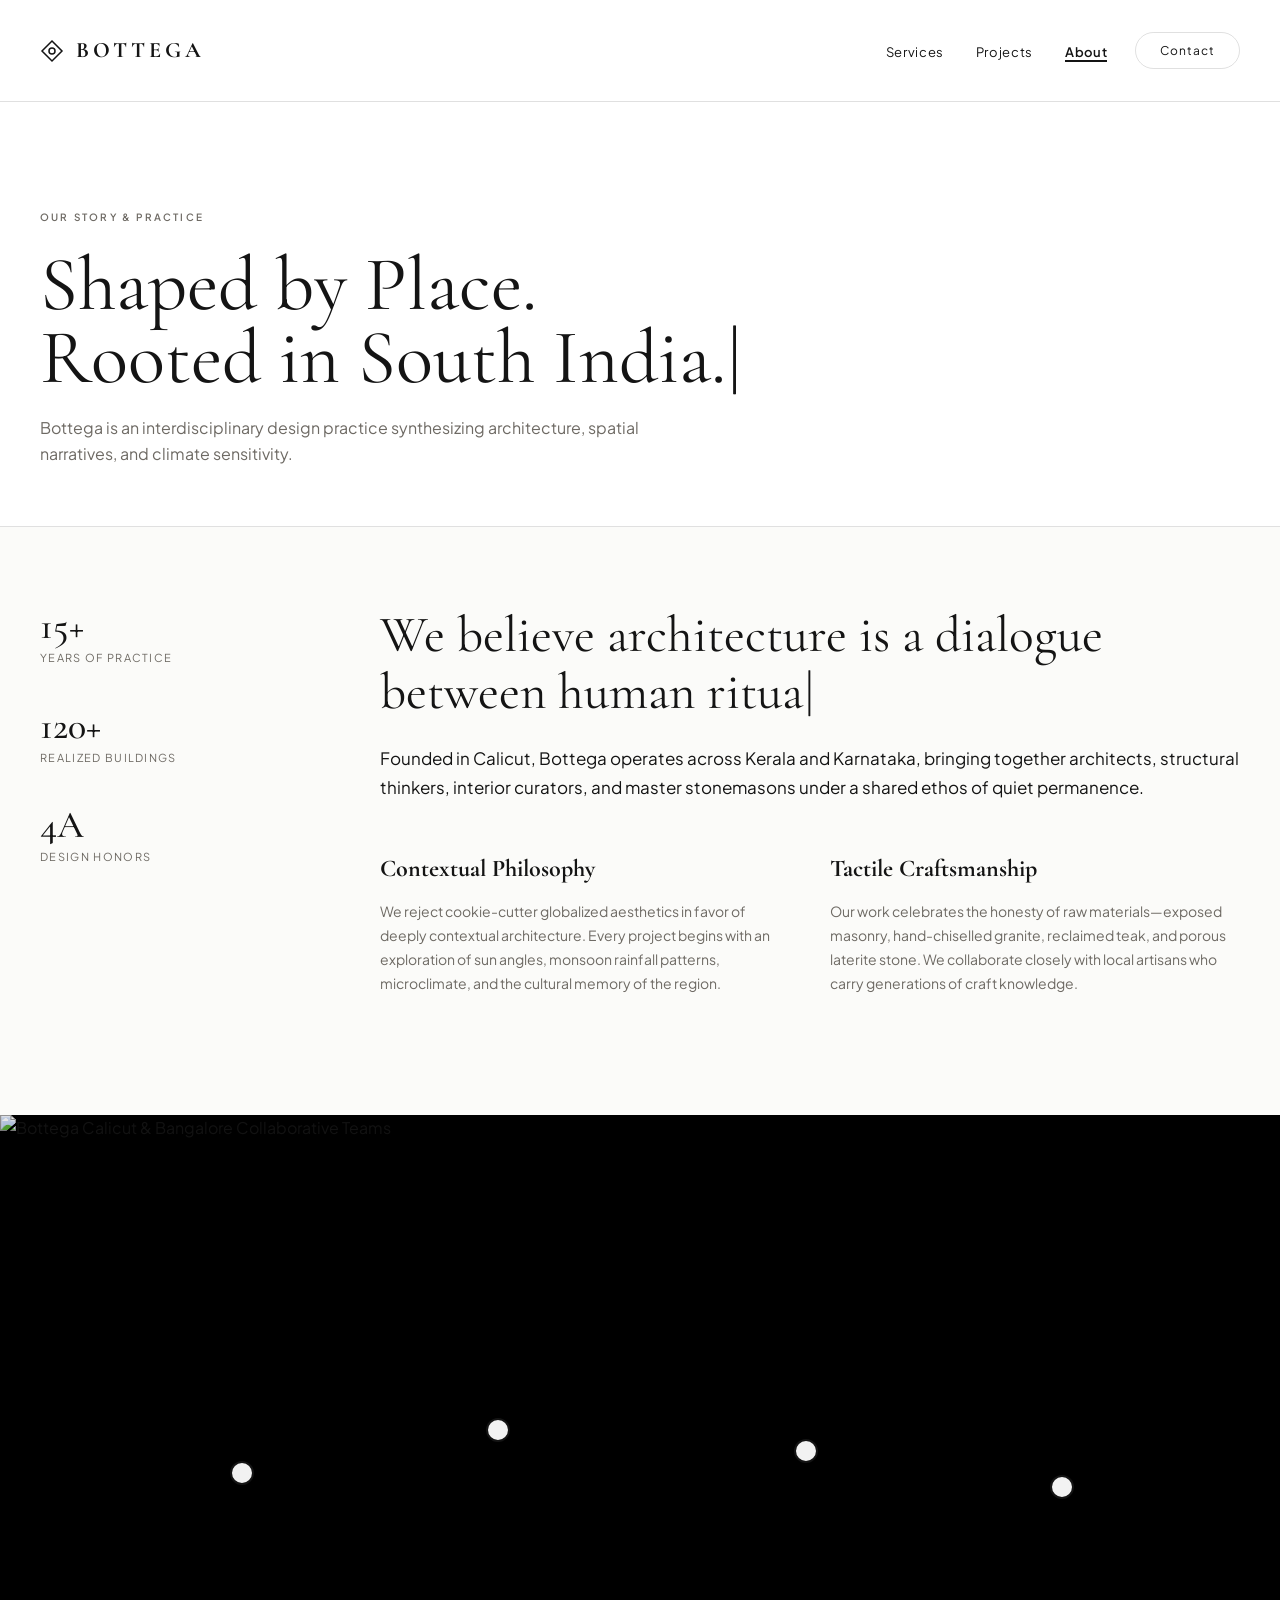
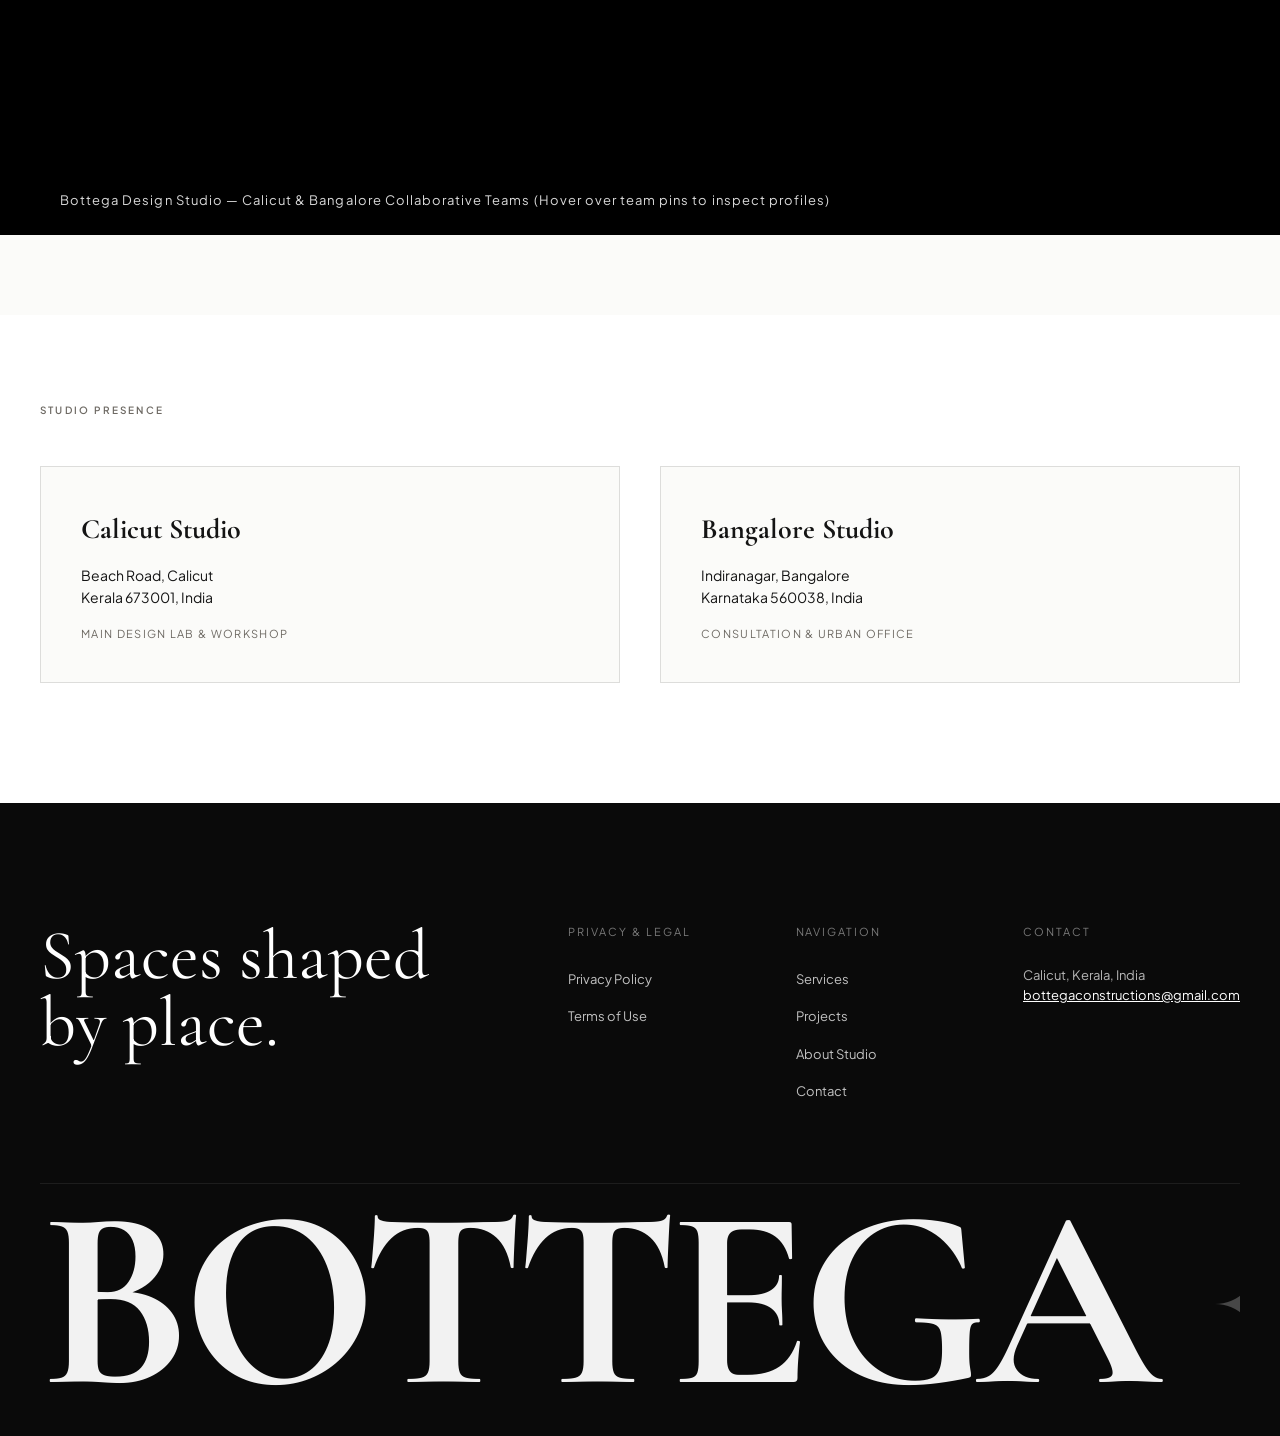
==== about.html @ c5a25eb9 "Complete Bottega luxury studio demo website with interactive team scanner and typewriter effect" ====
<!DOCTYPE html>
<html lang="en">
<head>
    <meta charset="UTF-8">
    <meta name="viewport" content="width=device-width, initial-scale=1.0">
    <title>About Us — Bottega Design Studio</title>
    <!-- Google Fonts -->
    <link rel="preconnect" href="https://fonts.googleapis.com">
    <link rel="preconnect" href="https://fonts.gstatic.com" crossorigin>
    <link href="https://fonts.googleapis.com/css2?family=Cormorant+Garamond:ital,wght@0,300;0,400;0,500;0,600;0,700;1,400&family=Plus+Jakarta+Sans:wght@300;400;500;600;700&display=swap" rel="stylesheet">
    <link rel="stylesheet" href="style.css">
    <link rel="stylesheet" href="assets/css/style.css">
</head>
<body class="bottega-inner-page">

<!-- =====================================================
     SITE HEADER
====================================================== -->
<header class="site-header site-header-dark">
    <div class="header-inner">
        <div class="site-brand">
            <a href="index.html" class="brand-link">
                <svg class="brand-icon" viewBox="0 0 24 24" fill="none" stroke="currentColor" stroke-width="1.5">
                    <polygon points="12 2 22 12 12 22 2 12 12 2"></polygon>
                    <circle cx="12" cy="12" r="3"></circle>
                </svg>
                <span class="brand-name">BOTTEGA</span>
            </a>
        </div>

        <nav class="main-nav">
            <ul class="main-menu">
                <li><a href="services.html">Services</a></li>
                <li><a href="projects.html">Projects</a></li>
                <li><a href="about.html" class="active-page">About</a></li>
            </ul>
            <a href="contact.html" class="contact-link">Contact</a>
        </nav>
    </div>
</header>

<main class="bottega-main">

    <!-- HERO / BANNER WITH TYPEWRITER EFFECT -->
    <section class="page-hero-section">
        <div class="bottega-container">
            <span class="section-label reveal-on-scroll">OUR STORY & PRACTICE</span>
            <h1 id="about-hero-typewriter" class="page-hero-title">
                <!-- Typewriter effect on page load -->
            </h1>
            <p class="page-hero-subtitle reveal-on-scroll">Bottega is an interdisciplinary design practice synthesizing architecture, spatial narratives, and climate sensitivity.</p>
        </div>
    </section>

    <!-- ABOUT ESSAY SECTION -->
    <section class="about-narrative-section">
        <div class="bottega-container">
            <div class="about-grid">
                <div class="about-sidebar reveal-on-scroll">
                    <div class="stat-box-vertical">
                        <div class="stat-single">
                            <span class="stat-number">15+</span>
                            <span class="stat-label">Years of Practice</span>
                        </div>
                        <div class="stat-single">
                            <span class="stat-number">120+</span>
                            <span class="stat-label">Realized Buildings</span>
                        </div>
                        <div class="stat-single">
                            <span class="stat-number">4A</span>
                            <span class="stat-label">Design Honors</span>
                        </div>
                    </div>
                </div>

                <div class="about-content">
                    <h2 id="about-statement-typewriter">
                        <!-- Typewriter on scroll -->
                    </h2>
                    <p class="about-lead reveal-on-scroll">Founded in Calicut, Bottega operates across Kerala and Karnataka, bringing together architects, structural thinkers, interior curators, and master stonemasons under a shared ethos of quiet permanence.</p>

                    <div class="about-text-blocks reveal-on-scroll">
                        <div class="text-block">
                            <h3>Contextual Philosophy</h3>
                            <p>We reject cookie-cutter globalized aesthetics in favor of deeply contextual architecture. Every project begins with an exploration of sun angles, monsoon rainfall patterns, microclimate, and the cultural memory of the region.</p>
                        </div>
                        <div class="text-block">
                            <h3>Tactile Craftsmanship</h3>
                            <p>Our work celebrates the honesty of raw materials—exposed masonry, hand-chiselled granite, reclaimed teak, and porous laterite stone. We collaborate closely with local artisans who carry generations of craft knowledge.</p>
                        </div>
                    </div>
                </div>
            </div>
        </div>
    </section>

    <!-- STUDIO SINGLE ORIGINAL FULL WIDTH GROUP PHOTO WITH REVEAL & HOTSPOTS -->
    <section class="about-photo-section-full reveal-curtain-wrap">
        <div class="group-photo-interactive-wrap full-width-wrap">
            <img src="https://images.unsplash.com/photo-1522071820081-009f0129c71c?auto=format&fit=crop&w=2400&q=90" alt="Bottega Calicut & Bangalore Collaborative Teams" class="group-team-photo">
            
            <!-- Interactive Person Hotspot 1 (Rahul Varma) -->
            <div class="person-hotspot" style="top: 48%; left: 18%;">
                <div class="hotspot-pulse"></div>
                <div class="person-profile-popup">
                    <span class="popup-studio-tag">CALICUT STUDIO</span>
                    <h4 class="person-name">Ar. Rahul Varma</h4>
                    <span class="person-designation">Principal Architect & Founder</span>
                </div>
            </div>

            <!-- Interactive Person Hotspot 2 (Ananya Nair) -->
            <div class="person-hotspot" style="top: 42%; left: 38%;">
                <div class="hotspot-pulse"></div>
                <div class="person-profile-popup">
                    <span class="popup-studio-tag">BANGALORE STUDIO</span>
                    <h4 class="person-name">Ananya Nair</h4>
                    <span class="person-designation">Director of Interior Architecture</span>
                </div>
            </div>

            <!-- Interactive Person Hotspot 3 (Siddharth Menon) -->
            <div class="person-hotspot" style="top: 45%; left: 62%;">
                <div class="hotspot-pulse"></div>
                <div class="person-profile-popup">
                    <span class="popup-studio-tag">CALICUT STUDIO</span>
                    <h4 class="person-name">Siddharth Menon</h4>
                    <span class="person-designation">Head of Urban Master Planning</span>
                </div>
            </div>

            <!-- Interactive Person Hotspot 4 (Meera Krishna) -->
            <div class="person-hotspot" style="top: 50%; left: 82%;">
                <div class="hotspot-pulse"></div>
                <div class="person-profile-popup">
                    <span class="popup-studio-tag">BANGALORE STUDIO</span>
                    <h4 class="person-name">Meera Krishna</h4>
                    <span class="person-designation">Senior Landscape Architect</span>
                </div>
            </div>

            <div class="full-photo-overlay-bar">
                <span class="photo-caption-light">Bottega Design Studio — Calicut & Bangalore Collaborative Teams (Hover over team pins to inspect profiles)</span>
            </div>
        </div>
    </section>

    <!-- STUDIO LOCATIONS PRESENCE -->
    <section class="about-locations-section">
        <div class="bottega-container">
            <span class="section-label reveal-on-scroll">STUDIO PRESENCE</span>
            <div class="locations-grid reveal-on-scroll">
                <div class="location-card">
                    <h3>Calicut Studio</h3>
                    <p class="loc-address">Beach Road, Calicut<br>Kerala 673001, India</p>
                    <p class="loc-type">Main Design Lab & Workshop</p>
                </div>
                <div class="location-card">
                    <h3>Bangalore Studio</h3>
                    <p class="loc-address">Indiranagar, Bangalore<br>Karnataka 560038, India</p>
                    <p class="loc-type">Consultation & Urban Office</p>
                </div>
            </div>
        </div>
    </section>

</main>

<footer class="bottega-footer-section">
    <div class="bottega-container">
        <div class="footer-top-grid">
            <div class="footer-col-headline">
                <h2 class="footer-headline reveal-on-scroll">Spaces shaped<br>by place.</h2>
            </div>
            <div class="footer-links-wrapper reveal-on-scroll">
                <div class="footer-col">
                    <span class="footer-col-title">Privacy & Legal</span>
                    <ul>
                        <li><a href="#">Privacy Policy</a></li>
                        <li><a href="#">Terms of Use</a></li>
                    </ul>
                </div>
                <div class="footer-col">
                    <span class="footer-col-title">Navigation</span>
                    <ul>
                        <li><a href="services.html">Services</a></li>
                        <li><a href="projects.html">Projects</a></li>
                        <li><a href="about.html">About Studio</a></li>
                        <li><a href="contact.html">Contact</a></li>
                    </ul>
                </div>
                <div class="footer-col">
                    <span class="footer-col-title">Contact</span>
                    <p class="footer-contact-text">
                        Calicut, Kerala, India<br>
                        <a href="mailto:bottegaconstructions@gmail.com" class="footer-email">bottegaconstructions@gmail.com</a>
                    </p>
                </div>
            </div>
        </div>
        
        <!-- Giant Infinite Horizontal Scrolling Marquee Watermark -->
        <div class="footer-watermark">
            <div class="footer-marquee-track">
                <h1>BOTTEGA</h1>
                <span class="watermark-star">✦</span>
                <h1>BOTTEGA</h1>
                <span class="watermark-star">✦</span>
                <h1>BOTTEGA</h1>
                <span class="watermark-star">✦</span>
                <h1>BOTTEGA</h1>
                <span class="watermark-star">✦</span>
            </div>
        </div>
    </div>
</footer>

<script>
// Typewriter Animation Engine
function runTypewriter(targetEl, text, speed = 40, callback) {
    if (!targetEl) return;
    let i = 0;
    targetEl.innerHTML = '<span class="tw-text"></span><span class="tw-cursor">|</span>';
    const spanText = targetEl.querySelector('.tw-text');

    function type() {
        if (i < text.length) {
            spanText.textContent += text.charAt(i);
            i++;
            setTimeout(type, speed);
        } else if (callback) {
            callback();
        }
    }
    type();
}

document.addEventListener('DOMContentLoaded', () => {
    // 1. Run Hero Typewriter on Load
    const heroTitle = document.getElementById('about-hero-typewriter');
    runTypewriter(heroTitle, "Shaped by Place.\nRooted in South India.", 45);

    // 2. Intersection Observer for Scroll Reveal & Statement Typewriter
    let statementTyped = false;
    const revealObserver = new IntersectionObserver((entries) => {
        entries.forEach(entry => {
            if (entry.isIntersecting) {
                entry.target.classList.add('is-visible');

                if (entry.target.id === 'about-statement-typewriter' && !statementTyped) {
                    statementTyped = true;
                    runTypewriter(entry.target, "We believe architecture is a dialogue between human ritual and natural topography.", 35);
                }
            }
        });
    }, { threshold: 0.18 });

    document.querySelectorAll('.reveal-on-scroll, .reveal-curtain-wrap, #about-statement-typewriter').forEach(el => {
        revealObserver.observe(el);
    });
});
</script>

</body>
</html>
---- style.css ----
/*
Theme Name: Bottega India
Theme URI: https://bottegaindia.in/
Description: Complete Master Editorial Architecture Theme for Bottega India.
Version: 3.2.0
*/

@import url('https://fonts.googleapis.com/css2?family=Cormorant+Garamond:ital,wght@0,300;0,400;0,500;0,600;0,700;1,400&family=Plus+Jakarta+Sans:wght@300;400;500;600;700&display=swap');

:root {
    --font-display: 'Cormorant Garamond', Georgia, serif;
    --font-body: 'Plus Jakarta Sans', -apple-system, BlinkMacSystemFont, sans-serif;
    --color-bg-light: #fbfbf9;
    --color-bg-white: #ffffff;
    --color-bg-dark: #0a0a0a;
    --color-text-dark: #141414;
    --color-text-muted: #6e6a64;
    --color-border: rgba(0, 0, 0, 0.12);
    --color-border-dark: rgba(255, 255, 255, 0.12);
}

* {
    box-sizing: border-box;
    margin: 0;
    padding: 0;
}

html {
    scroll-behavior: smooth;
}

body {
    background-color: var(--color-bg-light);
    color: var(--color-text-dark);
    font-family: var(--font-body);
    line-height: 1.6;
    overflow-x: hidden;
    -webkit-font-smoothing: antialiased;
}

.bottega-container {
    max-width: 1440px;
    margin: 0 auto;
    padding: 0 40px;
}

.section-label {
    font-family: var(--font-body);
    font-size: 10px;
    font-weight: 600;
    letter-spacing: 0.22em;
    text-transform: uppercase;
    color: var(--color-text-muted);
    display: inline-block;
    margin-bottom: 24px;
}

.creative-heading {
    font-family: var(--font-display);
    font-size: clamp(36px, 4vw, 58px);
    font-weight: 400;
    line-height: 1.05;
    color: var(--color-text-dark);
    margin-bottom: 32px;
}

/* =========================================================
   TYPEWRITER & LUXURY SCROLL REVEAL ANIMATIONS
========================================================= */
.tw-text {
    white-space: pre-line;
}

.tw-cursor {
    display: inline-block;
    font-weight: 300;
    color: currentColor;
    animation: tw-blink 0.8s infinite;
    margin-left: 2px;
}

@keyframes tw-blink {
    0%, 100% { opacity: 1; }
    50% { opacity: 0; }
}

/* Scroll Fade & Slide Reveal */
.reveal-on-scroll {
    opacity: 0;
    transform: translateY(35px);
    transition: opacity 0.85s cubic-bezier(0.16, 1, 0.3, 1), transform 0.85s cubic-bezier(0.16, 1, 0.3, 1);
    will-change: opacity, transform;
}

.reveal-on-scroll.is-visible {
    opacity: 1;
    transform: translateY(0);
}

/* Curtain Wipe Reveal for Images */
.reveal-curtain-wrap {
    position: relative;
    overflow: hidden;
}

.reveal-curtain-wrap::after {
    content: '';
    position: absolute;
    top: 0;
    left: 0;
    width: 100%;
    height: 100%;
    background: #141414;
    transform: scaleX(1);
    transform-origin: left;
    transition: transform 0.9s cubic-bezier(0.77, 0, 0.175, 1);
    z-index: 5;
    pointer-events: none;
}

.reveal-curtain-wrap.is-visible::after {
    transform: scaleX(0);
    transform-origin: right;
}

/* =========================================================
   SITE HEADER & NAVIGATION
========================================================= */
.site-header {
    position: absolute;
    top: 0;
    left: 0;
    width: 100%;
    z-index: 100;
    padding: 32px 40px;
    transition: all 0.3s ease;
}

.site-header-dark {
    position: relative;
    background: var(--color-bg-white);
    border-bottom: 1px solid var(--color-border);
}

.header-inner {
    max-width: 1440px;
    margin: 0 auto;
    display: flex;
    align-items: center;
    justify-content: space-between;
}

.brand-link {
    display: flex;
    align-items: center;
    gap: 12px;
    color: #ffffff;
    text-decoration: none;
}

.site-header-dark .brand-link {
    color: var(--color-text-dark);
}

.brand-icon {
    width: 24px;
    height: 24px;
    stroke: currentColor;
}

.brand-name {
    font-family: var(--font-display);
    font-size: 22px;
    font-weight: 700;
    letter-spacing: 0.18em;
}

.main-nav {
    display: flex;
    align-items: center;
    gap: 28px;
}

.main-menu {
    display: flex;
    align-items: center;
    gap: 32px;
    list-style: none;
}

.main-menu a {
    color: rgba(255, 255, 255, 0.85);
    text-decoration: none;
    font-size: 13px;
    font-weight: 400;
    letter-spacing: 0.05em;
    transition: color 0.2s ease;
}

.site-header-dark .main-menu a {
    color: var(--color-text-dark);
}

.main-menu a.active-page {
    font-weight: 600;
    border-bottom: 2px solid currentColor;
}

.main-menu a:hover {
    color: var(--color-text-dark);
}

.site-header-transparent .main-menu a:hover {
    color: #ffffff;
}

.contact-link {
    padding: 8px 24px;
    border: 1px solid rgba(255, 255, 255, 0.3);
    border-radius: 30px;
    color: #ffffff;
    text-decoration: none;
    font-size: 12px;
    letter-spacing: 0.08em;
    transition: all 0.3s ease;
}

.site-header-dark .contact-link {
    color: var(--color-text-dark);
    border-color: var(--color-border);
}

.contact-link:hover,
.site-header-dark .contact-link:hover {
    background: var(--color-text-dark);
    color: #ffffff;
}

/* =========================================================
   INFINITE SCROLLING MARQUEE BANNERS
========================================================= */
.bottega-marquee-wrapper {
    background: var(--color-bg-dark);
    color: #ffffff;
    padding: 16px 0;
    overflow: hidden;
    white-space: nowrap;
    border-bottom: 1px solid rgba(255, 255, 255, 0.1);
}

.marquee-track {
    display: inline-flex;
    align-items: center;
    gap: 32px;
    font-family: var(--font-body);
    font-size: 11px;
    font-weight: 600;
    letter-spacing: 0.25em;
    text-transform: uppercase;
    animation: marquee-scroll 35s linear infinite;
}

.dot {
    color: rgba(255, 255, 255, 0.35);
}

.press-marquee-container {
    overflow: hidden;
    white-space: nowrap;
    margin-top: 40px;
    padding: 24px 0;
    border-top: 1px solid rgba(255, 255, 255, 0.1);
}

.press-marquee-track {
    display: inline-flex;
    align-items: center;
    gap: 48px;
    font-family: var(--font-display);
    font-size: 22px;
    letter-spacing: 0.2em;
    color: rgba(255, 255, 255, 0.45);
    animation: press-marquee-scroll 30s linear infinite;
}

.star {
    font-size: 14px;
    color: rgba(255, 255, 255, 0.25);
}

@keyframes marquee-scroll {
    0% { transform: translateX(0); }
    100% { transform: translateX(-50%); }
}

@keyframes press-marquee-scroll {
    0% { transform: translateX(0); }
    100% { transform: translateX(-50%); }
}

/* =========================================================
   EDGE-TO-EDGE 100% FULL-WIDTH ORIGINAL GROUP TEAM PHOTO
========================================================= */
.about-photo-section-full {
    width: 100%;
    position: relative;
    background: #000;
    overflow: hidden;
    margin: 40px 0 80px;
}

.full-width-wrap {
    width: 100vw;
    position: relative;
    left: 50%;
    right: 50%;
    margin-left: -50vw;
    margin-right: -50vw;
    overflow: hidden;
}

.full-width-wrap .group-team-photo {
    width: 100%;
    height: 720px;
    object-fit: cover;
    display: block;
    filter: brightness(0.9);
    transition: filter 0.4s ease;
}

.full-width-wrap:hover .group-team-photo {
    filter: brightness(0.8);
}

.full-photo-overlay-bar {
    position: absolute;
    bottom: 0;
    left: 0;
    width: 100%;
    padding: 24px 60px;
    background: linear-gradient(180deg, transparent 0%, rgba(0, 0, 0, 0.85) 100%);
    color: rgba(255, 255, 255, 0.9);
    z-index: 5;
}

.photo-caption-light {
    font-size: 13px;
    letter-spacing: 0.08em;
    color: rgba(255, 255, 255, 0.85);
}

/* Person Hotspot Target Pin & Pulse Animation */
.person-hotspot {
    position: absolute;
    z-index: 10;
    cursor: pointer;
}

.hotspot-pulse {
    width: 24px;
    height: 24px;
    background: rgba(255, 255, 255, 0.95);
    border: 2px solid #141414;
    border-radius: 50%;
    box-shadow: 0 0 0 0 rgba(255, 255, 255, 0.7);
    animation: pulse-ring 2s infinite;
    transition: transform 0.3s ease, background 0.3s ease, border-color 0.3s ease;
}

.person-hotspot:hover .hotspot-pulse {
    transform: scale(1.4);
    background: #ffffff;
    border-color: #ffffff;
}

@keyframes pulse-ring {
    0% { box-shadow: 0 0 0 0 rgba(255, 255, 255, 0.7); }
    70% { box-shadow: 0 0 0 16px rgba(255, 255, 255, 0); }
    100% { box-shadow: 0 0 0 0 rgba(255, 255, 255, 0); }
}

/* Hover Profile Pop-Up Box */
.person-profile-popup {
    position: absolute;
    bottom: 36px;
    left: 50%;
    transform: translateX(-50%) translateY(12px) scale(0.9);
    width: 260px;
    padding: 20px 24px;
    background: rgba(10, 10, 10, 0.94);
    backdrop-filter: blur(14px);
    border: 1px solid rgba(255, 255, 255, 0.25);
    color: #ffffff;
    border-radius: 4px;
    opacity: 0;
    visibility: hidden;
    transition: opacity 0.35s ease, transform 0.35s cubic-bezier(0.16, 1, 0.3, 1), visibility 0.35s;
    pointer-events: none;
    box-shadow: 0 15px 35px rgba(0, 0, 0, 0.5);
    z-index: 20;
}

.person-hotspot:hover .person-profile-popup {
    opacity: 1;
    visibility: visible;
    transform: translateX(-50%) translateY(0) scale(1);
}

.popup-studio-tag {
    font-size: 9px;
    letter-spacing: 0.2em;
    color: rgba(255, 255, 255, 0.6);
    display: block;
    margin-bottom: 4px;
    text-transform: uppercase;
}

.person-name {
    font-family: var(--font-display);
    font-size: 22px;
    font-weight: 500;
    margin-bottom: 4px;
    color: #ffffff;
}

/* Zoomed Designation Effect on Hover */
.person-designation {
    font-size: 11px;
    letter-spacing: 0.1em;
    text-transform: uppercase;
    color: #ffffff;
    font-weight: 600;
    display: block;
    transition: transform 0.3s ease;
    transform: scale(1.15);
    transform-origin: left center;
}

/* =========================================================
   SELECTED PROJECTS SHOWCASE (CAMERA RELOAD SHUTTER WIPE)
========================================================= */
.projects-showcase-grid {
    display: grid;
    grid-template-columns: 60% 40%;
    gap: 40px;
    align-items: center;
}

.project-film-stage {
    position: relative;
    width: 100%;
    height: 540px;
    overflow: hidden;
    background: #000;
    box-shadow: 0 15px 40px rgba(0, 0, 0, 0.1);
    cursor: ns-resize;
}

.camera-shutter-curtain {
    position: absolute;
    top: 0;
    left: 0;
    width: 100%;
    height: 100%;
    background: #000;
    opacity: 0;
    pointer-events: none;
    z-index: 15;
    transition: opacity 0.15s ease;
}

.camera-shutter-curtain.wipe {
    opacity: 0.92;
}

.film-frame-card {
    position: absolute;
    top: 0;
    left: 0;
    width: 100%;
    height: 540px;
    overflow: hidden;
    opacity: 0;
    transition: transform 0.42s cubic-bezier(0.16, 1, 0.3, 1), opacity 0.35s ease;
    will-change: transform, opacity;
}

.film-frame-card.active {
    opacity: 1;
    z-index: 2;
}

.film-frame-card img {
    width: 100%;
    height: 100%;
    object-fit: cover;
    display: block;
}

.featured-overlay {
    position: absolute;
    bottom: 0;
    left: 0;
    width: 100%;
    padding: 36px 40px;
    background: linear-gradient(180deg, transparent 0%, rgba(0, 0, 0, 0.85) 100%);
    color: #ffffff;
}

.featured-cat {
    font-size: 10px;
    letter-spacing: 0.2em;
    color: rgba(255, 255, 255, 0.7);
    display: block;
    margin-bottom: 4px;
}

.featured-title {
    font-family: var(--font-display);
    font-size: 38px;
    font-weight: 400;
    margin-bottom: 4px;
    color: #ffffff;
}

.featured-loc {
    font-size: 13px;
    color: rgba(255, 255, 255, 0.8);
}

.projects-list-sidebar {
    display: flex;
    flex-direction: column;
}

.project-selector-list {
    list-style: none;
    display: flex;
    flex-direction: column;
    gap: 8px;
}

.project-selector-item {
    display: flex;
    align-items: center;
    gap: 20px;
    padding: 16px 20px;
    border: 1px solid var(--color-border);
    background: var(--color-bg-white);
    cursor: pointer;
    transition: all 0.2s ease;
}

.project-selector-item.active,
.project-selector-item:hover {
    border-color: var(--color-text-dark);
    box-shadow: 0 8px 20px rgba(0, 0, 0, 0.05);
}

.proj-num {
    font-family: var(--font-display);
    font-size: 22px;
    color: var(--color-text-muted);
}

.project-selector-item.active .proj-num {
    color: var(--color-text-dark);
    font-weight: 600;
}

.proj-meta h4 {
    font-family: var(--font-display);
    font-size: 20px;
    font-weight: 500;
    color: var(--color-text-dark);
    line-height: 1.1;
    margin-bottom: 2px;
}

.proj-tag {
    font-size: 11px;
    color: var(--color-text-muted);
}

/* =========================================================
   INNER PAGE HERO BANNER
========================================================= */
.page-hero-section {
    padding: 100px 0 60px;
    background: var(--color-bg-white);
    border-bottom: 1px solid var(--color-border);
}

.page-hero-title {
    font-family: var(--font-display);
    font-size: clamp(48px, 6vw, 84px);
    font-weight: 400;
    line-height: 0.95;
    color: var(--color-text-dark);
    margin-bottom: 20px;
}

.page-hero-subtitle {
    font-size: 16px;
    color: var(--color-text-muted);
    max-width: 600px;
    line-height: 1.6;
}

/* =========================================================
   1. HERO SECTION & ATMOSPHERE WIDGET (HOMEPAGE)
========================================================= */
.bottega-hero-section {
    position: relative;
    width: 100%;
    height: 92vh;
    min-height: 600px;
    display: flex;
    align-items: flex-end;
    padding: 0 40px 80px;
    overflow: hidden;
}

.bottega-hero-bg {
    position: absolute;
    top: 0;
    left: 0;
    width: 100%;
    height: 100%;
    background-size: cover;
    background-position: center;
    filter: brightness(0.85);
    transition: opacity 0.4s ease;
}

.bottega-hero-overlay {
    position: absolute;
    top: 0;
    left: 0;
    width: 100%;
    height: 100%;
    background: linear-gradient(180deg, rgba(0,0,0,0.4) 0%, rgba(0,0,0,0.2) 60%, rgba(0,0,0,0.65) 100%);
}

.bottega-hero-content {
    position: relative;
    z-index: 2;
    max-width: 1440px;
    width: 100%;
    margin: 0 auto;
    display: flex;
    justify-content: space-between;
    align-items: flex-end;
}

.bottega-hero-title {
    font-family: var(--font-display);
    font-size: clamp(48px, 6.5vw, 95px);
    font-weight: 400;
    line-height: 0.95;
    letter-spacing: -0.02em;
    color: #ffffff;
    margin: 0;
    text-shadow: 0 4px 20px rgba(0,0,0,0.3);
}

.hero-atmosphere-widget {
    background: rgba(0, 0, 0, 0.45);
    backdrop-filter: blur(12px);
    border: 1px solid rgba(255, 255, 255, 0.15);
    padding: 16px 20px;
    border-radius: 12px;
    display: flex;
    flex-direction: column;
    gap: 10px;
}

.widget-label {
    font-size: 10px;
    text-transform: uppercase;
    letter-spacing: 0.15em;
    color: rgba(255, 255, 255, 0.7);
}

.atmosphere-buttons {
    display: flex;
    gap: 8px;
}

.atmos-btn {
    padding: 6px 14px;
    border: 1px solid rgba(255, 255, 255, 0.2);
    background: transparent;
    color: #ffffff;
    font-family: var(--font-body);
    font-size: 11px;
    border-radius: 20px;
    cursor: pointer;
    transition: all 0.2s ease;
}

.atmos-btn.active,
.atmos-btn:hover {
    background: #ffffff;
    color: var(--color-text-dark);
}

/* =========================================================
   2. STATEMENT & ABOUT HOME SECTION
========================================================= */
.bottega-statement-section {
    padding: 120px 0;
    background: var(--color-bg-white);
    border-bottom: 1px solid var(--color-border);
}

.statement-grid {
    display: grid;
    grid-template-columns: 240px 1fr;
    gap: 40px;
    margin-bottom: 90px;
}

.statement-heading {
    font-family: var(--font-display);
    font-size: clamp(36px, 4vw, 62px);
    font-weight: 400;
    line-height: 1.05;
    letter-spacing: -0.02em;
    color: var(--color-text-dark);
    margin-bottom: 48px;
    max-width: 900px;
}

.statement-text-grid {
    display: grid;
    grid-template-columns: 1fr 1fr;
    gap: 60px;
    align-items: start;
}

.statement-desc {
    font-size: 15px;
    line-height: 1.7;
    color: var(--color-text-muted);
}

.statement-stats-grid {
    display: grid;
    grid-template-columns: repeat(2, 1fr);
    gap: 32px 24px;
}

.stat-item {
    display: flex;
    flex-direction: column;
}

.stat-number {
    font-family: var(--font-display);
    font-size: 38px;
    font-weight: 500;
    line-height: 1;
    color: var(--color-text-dark);
    margin-bottom: 4px;
}

.stat-label {
    font-size: 11px;
    text-transform: uppercase;
    letter-spacing: 0.12em;
    color: var(--color-text-muted);
}

.dual-media-grid {
    display: grid;
    grid-template-columns: 1fr 1fr;
    gap: 32px;
}

.dual-media-item {
    position: relative;
    overflow: hidden;
    background: #f0ede8;
}

.dual-img {
    width: 100%;
    height: 480px;
    object-fit: cover;
    display: block;
    transition: transform 1.2s cubic-bezier(0.16, 1, 0.3, 1);
}

.sketch-card .dual-img {
    filter: grayscale(0.85) contrast(1.1);
}

.dual-media-item:hover .dual-img {
    transform: scale(1.04);
}

.media-caption {
    display: block;
    padding: 16px 0 0;
    font-size: 12px;
    color: var(--color-text-muted);
    letter-spacing: 0.04em;
}

/* =========================================================
   SERVICES PAGE DETAILED STYLES (services.html)
========================================================= */
.services-detail-section {
    padding: 60px 0 100px;
}

.service-detail-block {
    display: grid;
    grid-template-columns: 80px 1fr 480px;
    gap: 50px;
    padding: 80px 0;
    border-bottom: 1px solid var(--color-border);
    align-items: start;
}

.service-detail-num {
    font-family: var(--font-display);
    font-size: 36px;
    color: var(--color-text-muted);
}

.service-detail-content h2 {
    font-family: var(--font-display);
    font-size: 42px;
    font-weight: 400;
    margin-bottom: 16px;
    color: var(--color-text-dark);
}

.service-detail-lead {
    font-size: 16px;
    font-weight: 500;
    color: var(--color-text-dark);
    margin-bottom: 16px;
}

.service-detail-content p {
    font-size: 15px;
    color: var(--color-text-muted);
    line-height: 1.75;
    margin-bottom: 24px;
}

.service-feature-list {
    list-style: disc;
    padding-left: 20px;
    display: flex;
    flex-direction: column;
    gap: 10px;
    font-size: 14px;
    color: var(--color-text-dark);
}

.service-detail-image img {
    width: 100%;
    height: 380px;
    object-fit: cover;
    display: block;
    box-shadow: 0 15px 35px rgba(0,0,0,0.08);
}

/* =========================================================
   PROJECTS PAGE STYLES & CATEGORY FILTERS (projects.html)
========================================================= */
.projects-gallery-section {
    padding: 60px 0 120px;
}

.projects-filter-bar {
    display: flex;
    gap: 16px;
    margin-bottom: 60px;
    flex-wrap: wrap;
}

.filter-btn {
    padding: 10px 24px;
    background: transparent;
    border: 1px solid var(--color-border);
    font-family: var(--font-body);
    font-size: 12px;
    letter-spacing: 0.08em;
    cursor: pointer;
    transition: all 0.2s ease;
}

.filter-btn.active,
.filter-btn:hover {
    background: var(--color-text-dark);
    color: #ffffff;
    border-color: var(--color-text-dark);
}

.portfolio-grid-full {
    display: grid;
    grid-template-columns: repeat(2, 1fr);
    gap: 48px;
}

.portfolio-item {
    cursor: pointer;
}

.portfolio-img-wrapper {
    overflow: hidden;
    margin-bottom: 20px;
    background: #eee;
}

.portfolio-img-wrapper img {
    width: 100%;
    height: 440px;
    object-fit: cover;
    display: block;
    transition: transform 1s cubic-bezier(0.16, 1, 0.3, 1);
}

.portfolio-item:hover img {
    transform: scale(1.04);
}

.portfolio-category {
    font-size: 10px;
    text-transform: uppercase;
    letter-spacing: 0.18em;
    color: var(--color-text-muted);
    display: block;
    margin-bottom: 4px;
}

.portfolio-title {
    font-family: var(--font-display);
    font-size: 28px;
    font-weight: 500;
    color: var(--color-text-dark);
}

.portfolio-location {
    font-size: 13px;
    color: var(--color-text-muted);
}

/* =========================================================
   ABOUT PAGE STYLES (about.html)
========================================================= */
.about-narrative-section {
    padding: 80px 0;
}

.about-grid {
    display: grid;
    grid-template-columns: 280px 1fr;
    gap: 60px;
}

.stat-box-vertical {
    display: flex;
    flex-direction: column;
    gap: 40px;
}

.stat-single {
    display: flex;
    flex-direction: column;
}

.about-content h2 {
    font-family: var(--font-display);
    font-size: clamp(34px, 4vw, 54px);
    font-weight: 400;
    line-height: 1.1;
    margin-bottom: 24px;
}

.about-lead {
    font-size: 17px;
    line-height: 1.7;
    color: var(--color-text-dark);
    margin-bottom: 48px;
}

.about-text-blocks {
    display: grid;
    grid-template-columns: 1fr 1fr;
    gap: 40px;
}

.text-block h3 {
    font-family: var(--font-display);
    font-size: 24px;
    margin-bottom: 12px;
}

.text-block p {
    font-size: 14px;
    color: var(--color-text-muted);
    line-height: 1.7;
}

.photo-caption {
    display: block;
    padding-top: 16px;
    font-size: 12px;
    color: var(--color-text-muted);
}

.about-locations-section {
    padding: 80px 0 120px;
    background: var(--color-bg-white);
}

.locations-grid {
    display: grid;
    grid-template-columns: 1fr 1fr;
    gap: 40px;
    margin-top: 24px;
}

.location-card {
    padding: 40px;
    border: 1px solid var(--color-border);
    background: var(--color-bg-light);
}

.location-card h3 {
    font-family: var(--font-display);
    font-size: 28px;
    margin-bottom: 12px;
}

.loc-address {
    font-size: 14px;
    line-height: 1.6;
    color: var(--color-text-dark);
    margin-bottom: 16px;
}

.loc-type {
    font-size: 11px;
    text-transform: uppercase;
    letter-spacing: 0.12em;
    color: var(--color-text-muted);
}

/* =========================================================
   CONTACT PAGE STYLES (contact.html)
========================================================= */
.bottega-contact-section {
    padding: 80px 0 120px;
    background: var(--color-bg-light);
    border-bottom: 1px solid var(--color-border);
}

.contact-grid {
    display: grid;
    grid-template-columns: 1fr 1fr;
    gap: 80px;
    align-items: start;
}

.contact-heading {
    font-family: var(--font-display);
    font-size: clamp(40px, 4.5vw, 64px);
    font-weight: 400;
    line-height: 1.05;
    margin-bottom: 24px;
    color: var(--color-text-dark);
}

.contact-subtext {
    font-size: 15px;
    line-height: 1.7;
    color: var(--color-text-muted);
    margin-bottom: 48px;
    max-width: 480px;
}

.contact-details {
    display: flex;
    flex-direction: column;
    gap: 24px;
    border-top: 1px solid var(--color-border);
    padding-top: 32px;
}

.detail-label {
    font-size: 10px;
    text-transform: uppercase;
    letter-spacing: 0.18em;
    color: var(--color-text-muted);
    display: block;
    margin-bottom: 4px;
}

.detail-value {
    font-size: 15px;
    font-weight: 500;
    color: var(--color-text-dark);
}

.detail-value a {
    color: var(--color-text-dark);
    text-decoration: none;
    border-bottom: 1px solid var(--color-text-dark);
}

.bottega-form {
    display: flex;
    flex-direction: column;
    gap: 28px;
    background: var(--color-bg-white);
    padding: 48px;
    box-shadow: 0 10px 30px rgba(0,0,0,0.04);
}

.form-row {
    display: grid;
    grid-template-columns: 1fr 1fr;
    gap: 24px;
}

.form-group {
    display: flex;
    flex-direction: column;
    gap: 8px;
}

.form-group label {
    font-size: 11px;
    letter-spacing: 0.08em;
    text-transform: uppercase;
    color: var(--color-text-muted);
}

.form-group input,
.form-group select,
.form-group textarea {
    width: 100%;
    padding: 14px 16px;
    font-family: var(--font-body);
    font-size: 14px;
    border: 1px solid var(--color-border);
    background: var(--color-bg-light);
    color: var(--color-text-dark);
    outline: none;
    transition: border-color 0.2s ease;
}

.form-group input:focus,
.form-group select:focus,
.form-group textarea:focus {
    border-color: var(--color-text-dark);
}

/* =========================================================
   CREATIVE SECTIONS (MATERIALITY, PROCESS, PRESS)
========================================================= */
.bottega-materiality-section {
    padding: 120px 0;
    background: var(--color-bg-light);
    border-bottom: 1px solid var(--color-border);
}

.section-header-flex {
    display: flex;
    justify-content: space-between;
    align-items: flex-end;
    margin-bottom: 60px;
}

.section-lead-text {
    font-size: 14px;
    color: var(--color-text-muted);
    max-width: 420px;
}

.materiality-interactive-grid {
    display: grid;
    grid-template-columns: 40% 60%;
    gap: 60px;
    align-items: center;
}

.material-tabs-col {
    display: flex;
    flex-direction: column;
    gap: 16px;
}

.material-tab-item {
    display: flex;
    align-items: center;
    gap: 20px;
    padding: 24px;
    background: var(--color-bg-white);
    border: 1px solid var(--color-border);
    cursor: pointer;
    transition: all 0.3s ease;
}

.material-tab-item.active,
.material-tab-item:hover {
    border-color: var(--color-text-dark);
    box-shadow: 0 10px 25px rgba(0,0,0,0.06);
}

.mat-num {
    font-family: var(--font-display);
    font-size: 24px;
    color: var(--color-text-muted);
}

.mat-info h3 {
    font-family: var(--font-display);
    font-size: 22px;
    font-weight: 500;
    margin-bottom: 2px;
}

.mat-tag {
    font-size: 11px;
    color: var(--color-text-muted);
    text-transform: uppercase;
    letter-spacing: 0.08em;
}

.material-card-box {
    background: var(--color-bg-white);
    border: 1px solid var(--color-border);
    overflow: hidden;
    transition: opacity 0.3s ease;
}

.material-card-box img {
    width: 100%;
    height: 380px;
    object-fit: cover;
    display: block;
}

.material-card-body {
    padding: 36px;
}

.mat-origin-badge {
    font-size: 10px;
    text-transform: uppercase;
    letter-spacing: 0.18em;
    color: var(--color-text-muted);
    display: block;
    margin-bottom: 8px;
}

.material-card-body h4 {
    font-family: var(--font-display);
    font-size: 32px;
    margin-bottom: 12px;
}

.material-card-body p {
    font-size: 14px;
    line-height: 1.7;
    color: var(--color-text-muted);
}

.bottega-process-section {
    padding: 120px 0;
    background: var(--color-bg-white);
    border-bottom: 1px solid var(--color-border);
}

.process-steps-grid {
    display: grid;
    grid-template-columns: repeat(4, 1fr);
    gap: 32px;
    margin-top: 40px;
}

.process-step-card {
    padding: 36px 28px;
    background: var(--color-bg-light);
    border: 1px solid var(--color-border);
    position: relative;
}

.step-badge {
    font-size: 10px;
    font-weight: 700;
    letter-spacing: 0.18em;
    color: var(--color-text-muted);
    margin-bottom: 20px;
}

.process-step-card h3 {
    font-family: var(--font-display);
    font-size: 24px;
    font-weight: 500;
    margin-bottom: 14px;
    line-height: 1.15;
}

.process-step-card p {
    font-size: 13px;
    color: var(--color-text-muted);
    line-height: 1.6;
}

.bottega-press-section {
    padding: 100px 0;
    background: var(--color-bg-dark);
    color: #ffffff;
    text-align: center;
}

.press-quote {
    font-family: var(--font-display);
    font-size: clamp(28px, 3.5vw, 48px);
    font-weight: 300;
    font-style: italic;
    line-height: 1.2;
    max-width: 900px;
    margin: 40px auto 60px;
    transition: opacity 0.3s ease;
}

.press-quote cite {
    display: block;
    font-style: normal;
    font-family: var(--font-body);
    font-size: 12px;
    letter-spacing: 0.2em;
    text-transform: uppercase;
    color: rgba(255, 255, 255, 0.6);
    margin-top: 24px;
}

/* =========================================================
   CTA BANNER SECTION
========================================================= */
.cta-banner-section {
    padding: 100px 0;
    background: var(--color-bg-white);
    border-top: 1px solid var(--color-border);
    text-align: center;
}

.cta-banner-section h2 {
    font-family: var(--font-display);
    font-size: clamp(36px, 4vw, 56px);
    font-weight: 400;
    margin-bottom: 32px;
}

.submit-btn {
    padding: 16px 32px;
    background: var(--color-text-dark);
    color: #ffffff;
    border: none;
    font-family: var(--font-body);
    font-size: 13px;
    font-weight: 600;
    letter-spacing: 0.1em;
    cursor: pointer;
    align-self: flex-start;
    text-decoration: none;
    display: inline-block;
    transition: opacity 0.2s ease, transform 0.2s ease;
}

.submit-btn:hover {
    opacity: 0.85;
    transform: translateY(-2px);
}

/* =========================================================
   SERVICES & PROJECTS HOMEPAGE ACCORDIONS
========================================================= */
.bottega-services-section {
    padding: 120px 0;
    background: var(--color-bg-light);
    border-bottom: 1px solid var(--color-border);
}

.services-header {
    margin-bottom: 50px;
}

.services-main-heading {
    font-family: var(--font-display);
    font-size: clamp(32px, 3.5vw, 50px);
    font-weight: 400;
    color: var(--color-text-dark);
}

.services-grid {
    display: grid;
    grid-template-columns: 45% 55%;
    gap: 60px;
    align-items: center;
}

.services-accordion {
    list-style: none;
    display: flex;
    flex-direction: column;
}

.service-item {
    padding: 28px 0;
    border-bottom: 1px solid var(--color-border);
    cursor: pointer;
    transition: all 0.3s ease;
}

.service-title-wrap {
    display: flex;
    justify-content: space-between;
    align-items: center;
}

.service-item h3 {
    font-family: var(--font-display);
    font-size: clamp(26px, 2.8vw, 40px);
    font-weight: 400;
    color: var(--color-text-dark);
    transition: color 0.3s ease;
}

.accordion-icon {
    font-size: 20px;
    color: var(--color-text-muted);
    transition: transform 0.3s ease;
}

.service-item.active h3 {
    font-weight: 600;
}

.service-item.active .accordion-icon {
    transform: rotate(-90deg);
}

.service-preview-card {
    position: relative;
    width: 100%;
    height: 520px;
    overflow: hidden;
    background: #000;
    box-shadow: 0 20px 40px rgba(0,0,0,0.12);
}

.preview-img {
    width: 100%;
    height: 100%;
    object-fit: cover;
    display: block;
    transition: opacity 0.4s ease;
}

.preview-overlay {
    position: absolute;
    bottom: 0;
    left: 0;
    width: 100%;
    padding: 40px;
    background: linear-gradient(180deg, transparent 0%, rgba(0,0,0,0.85) 100%);
    color: #ffffff;
}

.preview-title {
    font-family: var(--font-display);
    font-size: 32px;
    display: block;
    margin-bottom: 8px;
}

.preview-desc {
    font-size: 13px;
    color: rgba(255, 255, 255, 0.8);
    max-width: 480px;
}

.bottega-projects-section {
    padding: 120px 0;
    background: var(--color-bg-white);
    border-bottom: 1px solid var(--color-border);
}

.projects-top-bar {
    display: flex;
    justify-content: space-between;
    align-items: center;
    margin-bottom: 60px;
}

.view-all-link {
    font-size: 11px;
    font-weight: 600;
    letter-spacing: 0.15em;
    color: var(--color-text-dark);
    text-decoration: none;
    transition: opacity 0.2s ease;
}

.view-all-link:hover {
    opacity: 0.6;
}

/* =========================================================
   FOOTER SECTION & INFINITE MARQUEE WATERMARK
========================================================= */
.bottega-footer-section {
    background: var(--color-bg-dark);
    color: #ffffff;
    padding: 120px 0 40px;
    position: relative;
    overflow: hidden;
}

.footer-top-grid {
    display: grid;
    grid-template-columns: 1fr 1.5fr;
    gap: 80px;
    margin-bottom: 80px;
}

.footer-headline {
    font-family: var(--font-display);
    font-size: clamp(45px, 5.5vw, 80px);
    font-weight: 400;
    line-height: 0.95;
    color: #ffffff;
}

.footer-links-wrapper {
    display: grid;
    grid-template-columns: repeat(3, 1fr);
    gap: 40px;
}

.footer-col-title {
    font-size: 11px;
    letter-spacing: 0.18em;
    text-transform: uppercase;
    color: rgba(255, 255, 255, 0.45);
    display: block;
    margin-bottom: 24px;
}

.footer-col ul {
    list-style: none;
    display: flex;
    flex-direction: column;
    gap: 12px;
}

.footer-col a {
    color: rgba(255, 255, 255, 0.75);
    text-decoration: none;
    font-size: 13px;
    transition: color 0.2s ease;
}

.footer-col a:hover {
    color: #ffffff;
}

.footer-contact-text {
    font-size: 13px;
    color: rgba(255, 255, 255, 0.7);
    line-height: 1.6;
}

.footer-email {
    color: #ffffff !important;
    text-decoration: underline !important;
}

/* Footer Infinite Horizontal Marquee Watermark */
.footer-watermark {
    width: 100%;
    overflow: hidden;
    white-space: nowrap;
    margin-top: 40px;
    user-select: none;
    border-top: 1px solid rgba(255, 255, 255, 0.08);
    padding-top: 20px;
}

.footer-marquee-track {
    display: inline-flex;
    align-items: center;
    gap: 60px;
    animation: footer-marquee-loop 24s linear infinite;
    will-change: transform;
}

.footer-watermark h1 {
    font-family: var(--font-display);
    font-size: clamp(100px, 20vw, 310px);
    font-weight: 700;
    letter-spacing: -0.04em;
    text-transform: uppercase;
    color: rgba(255, 255, 255, 0.95);
    margin: 0;
    line-height: 0.75;
    display: inline-block;
}

.watermark-star {
    font-size: clamp(50px, 9vw, 140px);
    color: rgba(255, 255, 255, 0.25);
    line-height: 1;
}

@keyframes footer-marquee-loop {
    0% { transform: translateX(0); }
    100% { transform: translateX(-50%); }
}

/* =========================================================
   RESPONSIVE DESIGN
========================================================= */
@media (max-width: 1024px) {
    .statement-grid,
    .service-detail-block,
    .portfolio-grid-full,
    .about-grid,
    .about-text-blocks,
    .locations-grid,
    .materiality-interactive-grid,
    .studio-grid,
    .services-grid,
    .contact-grid,
    .footer-top-grid,
    .projects-showcase-grid {
        grid-template-columns: 1fr;
        gap: 40px;
    }

    .process-steps-grid {
        grid-template-columns: repeat(2, 1fr);
    }

    .bottega-hero-content {
        flex-direction: column;
        align-items: flex-start;
        gap: 32px;
    }

    .service-detail-image img,
    .portfolio-img-wrapper img,
    .project-film-stage,
    .full-width-wrap .group-team-photo {
        height: 480px;
    }

    .footer-links-wrapper {
        grid-template-columns: repeat(2, 1fr);
    }
}

@media (max-width: 768px) {
    .bottega-container {
        padding: 0 24px;
    }

    .site-header {
        padding: 24px;
    }

    .main-menu {
        display: none;
    }

    .process-steps-grid,
    .statement-text-grid,
    .dual-media-grid,
    .form-row {
        grid-template-columns: 1fr;
    }

    .bottega-form {
        padding: 28px;
    }

    .dual-img {
        height: 340px;
    }

    .service-preview-card,
    .project-film-stage,
    .full-width-wrap .group-team-photo {
        height: 360px;
    }
}
---- assets/css/style.css ----
/*
Theme Name: Bottega India
Theme URI: https://bottegaindia.in/
Description: Complete Master Editorial Architecture Theme for Bottega India.
Version: 3.2.0
*/

@import url('https://fonts.googleapis.com/css2?family=Cormorant+Garamond:ital,wght@0,300;0,400;0,500;0,600;0,700;1,400&family=Plus+Jakarta+Sans:wght@300;400;500;600;700&display=swap');

:root {
    --font-display: 'Cormorant Garamond', Georgia, serif;
    --font-body: 'Plus Jakarta Sans', -apple-system, BlinkMacSystemFont, sans-serif;
    --color-bg-light: #fbfbf9;
    --color-bg-white: #ffffff;
    --color-bg-dark: #0a0a0a;
    --color-text-dark: #141414;
    --color-text-muted: #6e6a64;
    --color-border: rgba(0, 0, 0, 0.12);
    --color-border-dark: rgba(255, 255, 255, 0.12);
}

* {
    box-sizing: border-box;
    margin: 0;
    padding: 0;
}

html {
    scroll-behavior: smooth;
}

body {
    background-color: var(--color-bg-light);
    color: var(--color-text-dark);
    font-family: var(--font-body);
    line-height: 1.6;
    overflow-x: hidden;
    -webkit-font-smoothing: antialiased;
}

.bottega-container {
    max-width: 1440px;
    margin: 0 auto;
    padding: 0 40px;
}

.section-label {
    font-family: var(--font-body);
    font-size: 10px;
    font-weight: 600;
    letter-spacing: 0.22em;
    text-transform: uppercase;
    color: var(--color-text-muted);
    display: inline-block;
    margin-bottom: 24px;
}

.creative-heading {
    font-family: var(--font-display);
    font-size: clamp(36px, 4vw, 58px);
    font-weight: 400;
    line-height: 1.05;
    color: var(--color-text-dark);
    margin-bottom: 32px;
}

/* =========================================================
   TYPEWRITER & LUXURY SCROLL REVEAL ANIMATIONS
========================================================= */
.tw-text {
    white-space: pre-line;
}

.tw-cursor {
    display: inline-block;
    font-weight: 300;
    color: currentColor;
    animation: tw-blink 0.8s infinite;
    margin-left: 2px;
}

@keyframes tw-blink {
    0%, 100% { opacity: 1; }
    50% { opacity: 0; }
}

/* Scroll Fade & Slide Reveal */
.reveal-on-scroll {
    opacity: 0;
    transform: translateY(35px);
    transition: opacity 0.85s cubic-bezier(0.16, 1, 0.3, 1), transform 0.85s cubic-bezier(0.16, 1, 0.3, 1);
    will-change: opacity, transform;
}

.reveal-on-scroll.is-visible {
    opacity: 1;
    transform: translateY(0);
}

/* Curtain Wipe Reveal for Images */
.reveal-curtain-wrap {
    position: relative;
    overflow: hidden;
}

.reveal-curtain-wrap::after {
    content: '';
    position: absolute;
    top: 0;
    left: 0;
    width: 100%;
    height: 100%;
    background: #141414;
    transform: scaleX(1);
    transform-origin: left;
    transition: transform 0.9s cubic-bezier(0.77, 0, 0.175, 1);
    z-index: 5;
    pointer-events: none;
}

.reveal-curtain-wrap.is-visible::after {
    transform: scaleX(0);
    transform-origin: right;
}

/* =========================================================
   SITE HEADER & NAVIGATION
========================================================= */
.site-header {
    position: absolute;
    top: 0;
    left: 0;
    width: 100%;
    z-index: 100;
    padding: 32px 40px;
    transition: all 0.3s ease;
}

.site-header-dark {
    position: relative;
    background: var(--color-bg-white);
    border-bottom: 1px solid var(--color-border);
}

.header-inner {
    max-width: 1440px;
    margin: 0 auto;
    display: flex;
    align-items: center;
    justify-content: space-between;
}

.brand-link {
    display: flex;
    align-items: center;
    gap: 12px;
    color: #ffffff;
    text-decoration: none;
}

.site-header-dark .brand-link {
    color: var(--color-text-dark);
}

.brand-icon {
    width: 24px;
    height: 24px;
    stroke: currentColor;
}

.brand-name {
    font-family: var(--font-display);
    font-size: 22px;
    font-weight: 700;
    letter-spacing: 0.18em;
}

.main-nav {
    display: flex;
    align-items: center;
    gap: 28px;
}

.main-menu {
    display: flex;
    align-items: center;
    gap: 32px;
    list-style: none;
}

.main-menu a {
    color: rgba(255, 255, 255, 0.85);
    text-decoration: none;
    font-size: 13px;
    font-weight: 400;
    letter-spacing: 0.05em;
    transition: color 0.2s ease;
}

.site-header-dark .main-menu a {
    color: var(--color-text-dark);
}

.main-menu a.active-page {
    font-weight: 600;
    border-bottom: 2px solid currentColor;
}

.main-menu a:hover {
    color: var(--color-text-dark);
}

.site-header-transparent .main-menu a:hover {
    color: #ffffff;
}

.contact-link {
    padding: 8px 24px;
    border: 1px solid rgba(255, 255, 255, 0.3);
    border-radius: 30px;
    color: #ffffff;
    text-decoration: none;
    font-size: 12px;
    letter-spacing: 0.08em;
    transition: all 0.3s ease;
}

.site-header-dark .contact-link {
    color: var(--color-text-dark);
    border-color: var(--color-border);
}

.contact-link:hover,
.site-header-dark .contact-link:hover {
    background: var(--color-text-dark);
    color: #ffffff;
}

/* =========================================================
   INFINITE SCROLLING MARQUEE BANNERS
========================================================= */
.bottega-marquee-wrapper {
    background: var(--color-bg-dark);
    color: #ffffff;
    padding: 16px 0;
    overflow: hidden;
    white-space: nowrap;
    border-bottom: 1px solid rgba(255, 255, 255, 0.1);
}

.marquee-track {
    display: inline-flex;
    align-items: center;
    gap: 32px;
    font-family: var(--font-body);
    font-size: 11px;
    font-weight: 600;
    letter-spacing: 0.25em;
    text-transform: uppercase;
    animation: marquee-scroll 35s linear infinite;
}

.dot {
    color: rgba(255, 255, 255, 0.35);
}

.press-marquee-container {
    overflow: hidden;
    white-space: nowrap;
    margin-top: 40px;
    padding: 24px 0;
    border-top: 1px solid rgba(255, 255, 255, 0.1);
}

.press-marquee-track {
    display: inline-flex;
    align-items: center;
    gap: 48px;
    font-family: var(--font-display);
    font-size: 22px;
    letter-spacing: 0.2em;
    color: rgba(255, 255, 255, 0.45);
    animation: press-marquee-scroll 30s linear infinite;
}

.star {
    font-size: 14px;
    color: rgba(255, 255, 255, 0.25);
}

@keyframes marquee-scroll {
    0% { transform: translateX(0); }
    100% { transform: translateX(-50%); }
}

@keyframes press-marquee-scroll {
    0% { transform: translateX(0); }
    100% { transform: translateX(-50%); }
}

/* =========================================================
   EDGE-TO-EDGE 100% FULL-WIDTH ORIGINAL GROUP TEAM PHOTO
========================================================= */
.about-photo-section-full {
    width: 100%;
    position: relative;
    background: #000;
    overflow: hidden;
    margin: 40px 0 80px;
}

.full-width-wrap {
    width: 100vw;
    position: relative;
    left: 50%;
    right: 50%;
    margin-left: -50vw;
    margin-right: -50vw;
    overflow: hidden;
}

.full-width-wrap .group-team-photo {
    width: 100%;
    height: 720px;
    object-fit: cover;
    display: block;
    filter: brightness(0.9);
    transition: filter 0.4s ease;
}

.full-width-wrap:hover .group-team-photo {
    filter: brightness(0.8);
}

.full-photo-overlay-bar {
    position: absolute;
    bottom: 0;
    left: 0;
    width: 100%;
    padding: 24px 60px;
    background: linear-gradient(180deg, transparent 0%, rgba(0, 0, 0, 0.85) 100%);
    color: rgba(255, 255, 255, 0.9);
    z-index: 5;
}

.photo-caption-light {
    font-size: 13px;
    letter-spacing: 0.08em;
    color: rgba(255, 255, 255, 0.85);
}

/* Person Hotspot Target Pin & Pulse Animation */
.person-hotspot {
    position: absolute;
    z-index: 10;
    cursor: pointer;
}

.hotspot-pulse {
    width: 24px;
    height: 24px;
    background: rgba(255, 255, 255, 0.95);
    border: 2px solid #141414;
    border-radius: 50%;
    box-shadow: 0 0 0 0 rgba(255, 255, 255, 0.7);
    animation: pulse-ring 2s infinite;
    transition: transform 0.3s ease, background 0.3s ease, border-color 0.3s ease;
}

.person-hotspot:hover .hotspot-pulse {
    transform: scale(1.4);
    background: #ffffff;
    border-color: #ffffff;
}

@keyframes pulse-ring {
    0% { box-shadow: 0 0 0 0 rgba(255, 255, 255, 0.7); }
    70% { box-shadow: 0 0 0 16px rgba(255, 255, 255, 0); }
    100% { box-shadow: 0 0 0 0 rgba(255, 255, 255, 0); }
}

/* Hover Profile Pop-Up Box */
.person-profile-popup {
    position: absolute;
    bottom: 36px;
    left: 50%;
    transform: translateX(-50%) translateY(12px) scale(0.9);
    width: 260px;
    padding: 20px 24px;
    background: rgba(10, 10, 10, 0.94);
    backdrop-filter: blur(14px);
    border: 1px solid rgba(255, 255, 255, 0.25);
    color: #ffffff;
    border-radius: 4px;
    opacity: 0;
    visibility: hidden;
    transition: opacity 0.35s ease, transform 0.35s cubic-bezier(0.16, 1, 0.3, 1), visibility 0.35s;
    pointer-events: none;
    box-shadow: 0 15px 35px rgba(0, 0, 0, 0.5);
    z-index: 20;
}

.person-hotspot:hover .person-profile-popup {
    opacity: 1;
    visibility: visible;
    transform: translateX(-50%) translateY(0) scale(1);
}

.popup-studio-tag {
    font-size: 9px;
    letter-spacing: 0.2em;
    color: rgba(255, 255, 255, 0.6);
    display: block;
    margin-bottom: 4px;
    text-transform: uppercase;
}

.person-name {
    font-family: var(--font-display);
    font-size: 22px;
    font-weight: 500;
    margin-bottom: 4px;
    color: #ffffff;
}

/* Zoomed Designation Effect on Hover */
.person-designation {
    font-size: 11px;
    letter-spacing: 0.1em;
    text-transform: uppercase;
    color: #ffffff;
    font-weight: 600;
    display: block;
    transition: transform 0.3s ease;
    transform: scale(1.15);
    transform-origin: left center;
}

/* =========================================================
   SELECTED PROJECTS SHOWCASE (CAMERA RELOAD SHUTTER WIPE)
========================================================= */
.projects-showcase-grid {
    display: grid;
    grid-template-columns: 60% 40%;
    gap: 40px;
    align-items: center;
}

.project-film-stage {
    position: relative;
    width: 100%;
    height: 540px;
    overflow: hidden;
    background: #000;
    box-shadow: 0 15px 40px rgba(0, 0, 0, 0.1);
    cursor: ns-resize;
}

.camera-shutter-curtain {
    position: absolute;
    top: 0;
    left: 0;
    width: 100%;
    height: 100%;
    background: #000;
    opacity: 0;
    pointer-events: none;
    z-index: 15;
    transition: opacity 0.15s ease;
}

.camera-shutter-curtain.wipe {
    opacity: 0.92;
}

.film-frame-card {
    position: absolute;
    top: 0;
    left: 0;
    width: 100%;
    height: 540px;
    overflow: hidden;
    opacity: 0;
    transition: transform 0.42s cubic-bezier(0.16, 1, 0.3, 1), opacity 0.35s ease;
    will-change: transform, opacity;
}

.film-frame-card.active {
    opacity: 1;
    z-index: 2;
}

.film-frame-card img {
    width: 100%;
    height: 100%;
    object-fit: cover;
    display: block;
}

.featured-overlay {
    position: absolute;
    bottom: 0;
    left: 0;
    width: 100%;
    padding: 36px 40px;
    background: linear-gradient(180deg, transparent 0%, rgba(0, 0, 0, 0.85) 100%);
    color: #ffffff;
}

.featured-cat {
    font-size: 10px;
    letter-spacing: 0.2em;
    color: rgba(255, 255, 255, 0.7);
    display: block;
    margin-bottom: 4px;
}

.featured-title {
    font-family: var(--font-display);
    font-size: 38px;
    font-weight: 400;
    margin-bottom: 4px;
    color: #ffffff;
}

.featured-loc {
    font-size: 13px;
    color: rgba(255, 255, 255, 0.8);
}

.projects-list-sidebar {
    display: flex;
    flex-direction: column;
}

.project-selector-list {
    list-style: none;
    display: flex;
    flex-direction: column;
    gap: 8px;
}

.project-selector-item {
    display: flex;
    align-items: center;
    gap: 20px;
    padding: 16px 20px;
    border: 1px solid var(--color-border);
    background: var(--color-bg-white);
    cursor: pointer;
    transition: all 0.2s ease;
}

.project-selector-item.active,
.project-selector-item:hover {
    border-color: var(--color-text-dark);
    box-shadow: 0 8px 20px rgba(0, 0, 0, 0.05);
}

.proj-num {
    font-family: var(--font-display);
    font-size: 22px;
    color: var(--color-text-muted);
}

.project-selector-item.active .proj-num {
    color: var(--color-text-dark);
    font-weight: 600;
}

.proj-meta h4 {
    font-family: var(--font-display);
    font-size: 20px;
    font-weight: 500;
    color: var(--color-text-dark);
    line-height: 1.1;
    margin-bottom: 2px;
}

.proj-tag {
    font-size: 11px;
    color: var(--color-text-muted);
}

/* =========================================================
   INNER PAGE HERO BANNER
========================================================= */
.page-hero-section {
    padding: 100px 0 60px;
    background: var(--color-bg-white);
    border-bottom: 1px solid var(--color-border);
}

.page-hero-title {
    font-family: var(--font-display);
    font-size: clamp(48px, 6vw, 84px);
    font-weight: 400;
    line-height: 0.95;
    color: var(--color-text-dark);
    margin-bottom: 20px;
}

.page-hero-subtitle {
    font-size: 16px;
    color: var(--color-text-muted);
    max-width: 600px;
    line-height: 1.6;
}

/* =========================================================
   1. HERO SECTION & ATMOSPHERE WIDGET (HOMEPAGE)
========================================================= */
.bottega-hero-section {
    position: relative;
    width: 100%;
    height: 92vh;
    min-height: 600px;
    display: flex;
    align-items: flex-end;
    padding: 0 40px 80px;
    overflow: hidden;
}

.bottega-hero-bg {
    position: absolute;
    top: 0;
    left: 0;
    width: 100%;
    height: 100%;
    background-size: cover;
    background-position: center;
    filter: brightness(0.85);
    transition: opacity 0.4s ease;
}

.bottega-hero-overlay {
    position: absolute;
    top: 0;
    left: 0;
    width: 100%;
    height: 100%;
    background: linear-gradient(180deg, rgba(0,0,0,0.4) 0%, rgba(0,0,0,0.2) 60%, rgba(0,0,0,0.65) 100%);
}

.bottega-hero-content {
    position: relative;
    z-index: 2;
    max-width: 1440px;
    width: 100%;
    margin: 0 auto;
    display: flex;
    justify-content: space-between;
    align-items: flex-end;
}

.bottega-hero-title {
    font-family: var(--font-display);
    font-size: clamp(48px, 6.5vw, 95px);
    font-weight: 400;
    line-height: 0.95;
    letter-spacing: -0.02em;
    color: #ffffff;
    margin: 0;
    text-shadow: 0 4px 20px rgba(0,0,0,0.3);
}

.hero-atmosphere-widget {
    background: rgba(0, 0, 0, 0.45);
    backdrop-filter: blur(12px);
    border: 1px solid rgba(255, 255, 255, 0.15);
    padding: 16px 20px;
    border-radius: 12px;
    display: flex;
    flex-direction: column;
    gap: 10px;
}

.widget-label {
    font-size: 10px;
    text-transform: uppercase;
    letter-spacing: 0.15em;
    color: rgba(255, 255, 255, 0.7);
}

.atmosphere-buttons {
    display: flex;
    gap: 8px;
}

.atmos-btn {
    padding: 6px 14px;
    border: 1px solid rgba(255, 255, 255, 0.2);
    background: transparent;
    color: #ffffff;
    font-family: var(--font-body);
    font-size: 11px;
    border-radius: 20px;
    cursor: pointer;
    transition: all 0.2s ease;
}

.atmos-btn.active,
.atmos-btn:hover {
    background: #ffffff;
    color: var(--color-text-dark);
}

/* =========================================================
   2. STATEMENT & ABOUT HOME SECTION
========================================================= */
.bottega-statement-section {
    padding: 120px 0;
    background: var(--color-bg-white);
    border-bottom: 1px solid var(--color-border);
}

.statement-grid {
    display: grid;
    grid-template-columns: 240px 1fr;
    gap: 40px;
    margin-bottom: 90px;
}

.statement-heading {
    font-family: var(--font-display);
    font-size: clamp(36px, 4vw, 62px);
    font-weight: 400;
    line-height: 1.05;
    letter-spacing: -0.02em;
    color: var(--color-text-dark);
    margin-bottom: 48px;
    max-width: 900px;
}

.statement-text-grid {
    display: grid;
    grid-template-columns: 1fr 1fr;
    gap: 60px;
    align-items: start;
}

.statement-desc {
    font-size: 15px;
    line-height: 1.7;
    color: var(--color-text-muted);
}

.statement-stats-grid {
    display: grid;
    grid-template-columns: repeat(2, 1fr);
    gap: 32px 24px;
}

.stat-item {
    display: flex;
    flex-direction: column;
}

.stat-number {
    font-family: var(--font-display);
    font-size: 38px;
    font-weight: 500;
    line-height: 1;
    color: var(--color-text-dark);
    margin-bottom: 4px;
}

.stat-label {
    font-size: 11px;
    text-transform: uppercase;
    letter-spacing: 0.12em;
    color: var(--color-text-muted);
}

.dual-media-grid {
    display: grid;
    grid-template-columns: 1fr 1fr;
    gap: 32px;
}

.dual-media-item {
    position: relative;
    overflow: hidden;
    background: #f0ede8;
}

.dual-img {
    width: 100%;
    height: 480px;
    object-fit: cover;
    display: block;
    transition: transform 1.2s cubic-bezier(0.16, 1, 0.3, 1);
}

.sketch-card .dual-img {
    filter: grayscale(0.85) contrast(1.1);
}

.dual-media-item:hover .dual-img {
    transform: scale(1.04);
}

.media-caption {
    display: block;
    padding: 16px 0 0;
    font-size: 12px;
    color: var(--color-text-muted);
    letter-spacing: 0.04em;
}

/* =========================================================
   SERVICES PAGE DETAILED STYLES (services.html)
========================================================= */
.services-detail-section {
    padding: 60px 0 100px;
}

.service-detail-block {
    display: grid;
    grid-template-columns: 80px 1fr 480px;
    gap: 50px;
    padding: 80px 0;
    border-bottom: 1px solid var(--color-border);
    align-items: start;
}

.service-detail-num {
    font-family: var(--font-display);
    font-size: 36px;
    color: var(--color-text-muted);
}

.service-detail-content h2 {
    font-family: var(--font-display);
    font-size: 42px;
    font-weight: 400;
    margin-bottom: 16px;
    color: var(--color-text-dark);
}

.service-detail-lead {
    font-size: 16px;
    font-weight: 500;
    color: var(--color-text-dark);
    margin-bottom: 16px;
}

.service-detail-content p {
    font-size: 15px;
    color: var(--color-text-muted);
    line-height: 1.75;
    margin-bottom: 24px;
}

.service-feature-list {
    list-style: disc;
    padding-left: 20px;
    display: flex;
    flex-direction: column;
    gap: 10px;
    font-size: 14px;
    color: var(--color-text-dark);
}

.service-detail-image img {
    width: 100%;
    height: 380px;
    object-fit: cover;
    display: block;
    box-shadow: 0 15px 35px rgba(0,0,0,0.08);
}

/* =========================================================
   PROJECTS PAGE STYLES & CATEGORY FILTERS (projects.html)
========================================================= */
.projects-gallery-section {
    padding: 60px 0 120px;
}

.projects-filter-bar {
    display: flex;
    gap: 16px;
    margin-bottom: 60px;
    flex-wrap: wrap;
}

.filter-btn {
    padding: 10px 24px;
    background: transparent;
    border: 1px solid var(--color-border);
    font-family: var(--font-body);
    font-size: 12px;
    letter-spacing: 0.08em;
    cursor: pointer;
    transition: all 0.2s ease;
}

.filter-btn.active,
.filter-btn:hover {
    background: var(--color-text-dark);
    color: #ffffff;
    border-color: var(--color-text-dark);
}

.portfolio-grid-full {
    display: grid;
    grid-template-columns: repeat(2, 1fr);
    gap: 48px;
}

.portfolio-item {
    cursor: pointer;
}

.portfolio-img-wrapper {
    overflow: hidden;
    margin-bottom: 20px;
    background: #eee;
}

.portfolio-img-wrapper img {
    width: 100%;
    height: 440px;
    object-fit: cover;
    display: block;
    transition: transform 1s cubic-bezier(0.16, 1, 0.3, 1);
}

.portfolio-item:hover img {
    transform: scale(1.04);
}

.portfolio-category {
    font-size: 10px;
    text-transform: uppercase;
    letter-spacing: 0.18em;
    color: var(--color-text-muted);
    display: block;
    margin-bottom: 4px;
}

.portfolio-title {
    font-family: var(--font-display);
    font-size: 28px;
    font-weight: 500;
    color: var(--color-text-dark);
}

.portfolio-location {
    font-size: 13px;
    color: var(--color-text-muted);
}

/* =========================================================
   ABOUT PAGE STYLES (about.html)
========================================================= */
.about-narrative-section {
    padding: 80px 0;
}

.about-grid {
    display: grid;
    grid-template-columns: 280px 1fr;
    gap: 60px;
}

.stat-box-vertical {
    display: flex;
    flex-direction: column;
    gap: 40px;
}

.stat-single {
    display: flex;
    flex-direction: column;
}

.about-content h2 {
    font-family: var(--font-display);
    font-size: clamp(34px, 4vw, 54px);
    font-weight: 400;
    line-height: 1.1;
    margin-bottom: 24px;
}

.about-lead {
    font-size: 17px;
    line-height: 1.7;
    color: var(--color-text-dark);
    margin-bottom: 48px;
}

.about-text-blocks {
    display: grid;
    grid-template-columns: 1fr 1fr;
    gap: 40px;
}

.text-block h3 {
    font-family: var(--font-display);
    font-size: 24px;
    margin-bottom: 12px;
}

.text-block p {
    font-size: 14px;
    color: var(--color-text-muted);
    line-height: 1.7;
}

.photo-caption {
    display: block;
    padding-top: 16px;
    font-size: 12px;
    color: var(--color-text-muted);
}

.about-locations-section {
    padding: 80px 0 120px;
    background: var(--color-bg-white);
}

.locations-grid {
    display: grid;
    grid-template-columns: 1fr 1fr;
    gap: 40px;
    margin-top: 24px;
}

.location-card {
    padding: 40px;
    border: 1px solid var(--color-border);
    background: var(--color-bg-light);
}

.location-card h3 {
    font-family: var(--font-display);
    font-size: 28px;
    margin-bottom: 12px;
}

.loc-address {
    font-size: 14px;
    line-height: 1.6;
    color: var(--color-text-dark);
    margin-bottom: 16px;
}

.loc-type {
    font-size: 11px;
    text-transform: uppercase;
    letter-spacing: 0.12em;
    color: var(--color-text-muted);
}

/* =========================================================
   CONTACT PAGE STYLES (contact.html)
========================================================= */
.bottega-contact-section {
    padding: 80px 0 120px;
    background: var(--color-bg-light);
    border-bottom: 1px solid var(--color-border);
}

.contact-grid {
    display: grid;
    grid-template-columns: 1fr 1fr;
    gap: 80px;
    align-items: start;
}

.contact-heading {
    font-family: var(--font-display);
    font-size: clamp(40px, 4.5vw, 64px);
    font-weight: 400;
    line-height: 1.05;
    margin-bottom: 24px;
    color: var(--color-text-dark);
}

.contact-subtext {
    font-size: 15px;
    line-height: 1.7;
    color: var(--color-text-muted);
    margin-bottom: 48px;
    max-width: 480px;
}

.contact-details {
    display: flex;
    flex-direction: column;
    gap: 24px;
    border-top: 1px solid var(--color-border);
    padding-top: 32px;
}

.detail-label {
    font-size: 10px;
    text-transform: uppercase;
    letter-spacing: 0.18em;
    color: var(--color-text-muted);
    display: block;
    margin-bottom: 4px;
}

.detail-value {
    font-size: 15px;
    font-weight: 500;
    color: var(--color-text-dark);
}

.detail-value a {
    color: var(--color-text-dark);
    text-decoration: none;
    border-bottom: 1px solid var(--color-text-dark);
}

.bottega-form {
    display: flex;
    flex-direction: column;
    gap: 28px;
    background: var(--color-bg-white);
    padding: 48px;
    box-shadow: 0 10px 30px rgba(0,0,0,0.04);
}

.form-row {
    display: grid;
    grid-template-columns: 1fr 1fr;
    gap: 24px;
}

.form-group {
    display: flex;
    flex-direction: column;
    gap: 8px;
}

.form-group label {
    font-size: 11px;
    letter-spacing: 0.08em;
    text-transform: uppercase;
    color: var(--color-text-muted);
}

.form-group input,
.form-group select,
.form-group textarea {
    width: 100%;
    padding: 14px 16px;
    font-family: var(--font-body);
    font-size: 14px;
    border: 1px solid var(--color-border);
    background: var(--color-bg-light);
    color: var(--color-text-dark);
    outline: none;
    transition: border-color 0.2s ease;
}

.form-group input:focus,
.form-group select:focus,
.form-group textarea:focus {
    border-color: var(--color-text-dark);
}

/* =========================================================
   CREATIVE SECTIONS (MATERIALITY, PROCESS, PRESS)
========================================================= */
.bottega-materiality-section {
    padding: 120px 0;
    background: var(--color-bg-light);
    border-bottom: 1px solid var(--color-border);
}

.section-header-flex {
    display: flex;
    justify-content: space-between;
    align-items: flex-end;
    margin-bottom: 60px;
}

.section-lead-text {
    font-size: 14px;
    color: var(--color-text-muted);
    max-width: 420px;
}

.materiality-interactive-grid {
    display: grid;
    grid-template-columns: 40% 60%;
    gap: 60px;
    align-items: center;
}

.material-tabs-col {
    display: flex;
    flex-direction: column;
    gap: 16px;
}

.material-tab-item {
    display: flex;
    align-items: center;
    gap: 20px;
    padding: 24px;
    background: var(--color-bg-white);
    border: 1px solid var(--color-border);
    cursor: pointer;
    transition: all 0.3s ease;
}

.material-tab-item.active,
.material-tab-item:hover {
    border-color: var(--color-text-dark);
    box-shadow: 0 10px 25px rgba(0,0,0,0.06);
}

.mat-num {
    font-family: var(--font-display);
    font-size: 24px;
    color: var(--color-text-muted);
}

.mat-info h3 {
    font-family: var(--font-display);
    font-size: 22px;
    font-weight: 500;
    margin-bottom: 2px;
}

.mat-tag {
    font-size: 11px;
    color: var(--color-text-muted);
    text-transform: uppercase;
    letter-spacing: 0.08em;
}

.material-card-box {
    background: var(--color-bg-white);
    border: 1px solid var(--color-border);
    overflow: hidden;
    transition: opacity 0.3s ease;
}

.material-card-box img {
    width: 100%;
    height: 380px;
    object-fit: cover;
    display: block;
}

.material-card-body {
    padding: 36px;
}

.mat-origin-badge {
    font-size: 10px;
    text-transform: uppercase;
    letter-spacing: 0.18em;
    color: var(--color-text-muted);
    display: block;
    margin-bottom: 8px;
}

.material-card-body h4 {
    font-family: var(--font-display);
    font-size: 32px;
    margin-bottom: 12px;
}

.material-card-body p {
    font-size: 14px;
    line-height: 1.7;
    color: var(--color-text-muted);
}

.bottega-process-section {
    padding: 120px 0;
    background: var(--color-bg-white);
    border-bottom: 1px solid var(--color-border);
}

.process-steps-grid {
    display: grid;
    grid-template-columns: repeat(4, 1fr);
    gap: 32px;
    margin-top: 40px;
}

.process-step-card {
    padding: 36px 28px;
    background: var(--color-bg-light);
    border: 1px solid var(--color-border);
    position: relative;
}

.step-badge {
    font-size: 10px;
    font-weight: 700;
    letter-spacing: 0.18em;
    color: var(--color-text-muted);
    margin-bottom: 20px;
}

.process-step-card h3 {
    font-family: var(--font-display);
    font-size: 24px;
    font-weight: 500;
    margin-bottom: 14px;
    line-height: 1.15;
}

.process-step-card p {
    font-size: 13px;
    color: var(--color-text-muted);
    line-height: 1.6;
}

.bottega-press-section {
    padding: 100px 0;
    background: var(--color-bg-dark);
    color: #ffffff;
    text-align: center;
}

.press-quote {
    font-family: var(--font-display);
    font-size: clamp(28px, 3.5vw, 48px);
    font-weight: 300;
    font-style: italic;
    line-height: 1.2;
    max-width: 900px;
    margin: 40px auto 60px;
    transition: opacity 0.3s ease;
}

.press-quote cite {
    display: block;
    font-style: normal;
    font-family: var(--font-body);
    font-size: 12px;
    letter-spacing: 0.2em;
    text-transform: uppercase;
    color: rgba(255, 255, 255, 0.6);
    margin-top: 24px;
}

/* =========================================================
   CTA BANNER SECTION
========================================================= */
.cta-banner-section {
    padding: 100px 0;
    background: var(--color-bg-white);
    border-top: 1px solid var(--color-border);
    text-align: center;
}

.cta-banner-section h2 {
    font-family: var(--font-display);
    font-size: clamp(36px, 4vw, 56px);
    font-weight: 400;
    margin-bottom: 32px;
}

.submit-btn {
    padding: 16px 32px;
    background: var(--color-text-dark);
    color: #ffffff;
    border: none;
    font-family: var(--font-body);
    font-size: 13px;
    font-weight: 600;
    letter-spacing: 0.1em;
    cursor: pointer;
    align-self: flex-start;
    text-decoration: none;
    display: inline-block;
    transition: opacity 0.2s ease, transform 0.2s ease;
}

.submit-btn:hover {
    opacity: 0.85;
    transform: translateY(-2px);
}

/* =========================================================
   SERVICES & PROJECTS HOMEPAGE ACCORDIONS
========================================================= */
.bottega-services-section {
    padding: 120px 0;
    background: var(--color-bg-light);
    border-bottom: 1px solid var(--color-border);
}

.services-header {
    margin-bottom: 50px;
}

.services-main-heading {
    font-family: var(--font-display);
    font-size: clamp(32px, 3.5vw, 50px);
    font-weight: 400;
    color: var(--color-text-dark);
}

.services-grid {
    display: grid;
    grid-template-columns: 45% 55%;
    gap: 60px;
    align-items: center;
}

.services-accordion {
    list-style: none;
    display: flex;
    flex-direction: column;
}

.service-item {
    padding: 28px 0;
    border-bottom: 1px solid var(--color-border);
    cursor: pointer;
    transition: all 0.3s ease;
}

.service-title-wrap {
    display: flex;
    justify-content: space-between;
    align-items: center;
}

.service-item h3 {
    font-family: var(--font-display);
    font-size: clamp(26px, 2.8vw, 40px);
    font-weight: 400;
    color: var(--color-text-dark);
    transition: color 0.3s ease;
}

.accordion-icon {
    font-size: 20px;
    color: var(--color-text-muted);
    transition: transform 0.3s ease;
}

.service-item.active h3 {
    font-weight: 600;
}

.service-item.active .accordion-icon {
    transform: rotate(-90deg);
}

.service-preview-card {
    position: relative;
    width: 100%;
    height: 520px;
    overflow: hidden;
    background: #000;
    box-shadow: 0 20px 40px rgba(0,0,0,0.12);
}

.preview-img {
    width: 100%;
    height: 100%;
    object-fit: cover;
    display: block;
    transition: opacity 0.4s ease;
}

.preview-overlay {
    position: absolute;
    bottom: 0;
    left: 0;
    width: 100%;
    padding: 40px;
    background: linear-gradient(180deg, transparent 0%, rgba(0,0,0,0.85) 100%);
    color: #ffffff;
}

.preview-title {
    font-family: var(--font-display);
    font-size: 32px;
    display: block;
    margin-bottom: 8px;
}

.preview-desc {
    font-size: 13px;
    color: rgba(255, 255, 255, 0.8);
    max-width: 480px;
}

.bottega-projects-section {
    padding: 120px 0;
    background: var(--color-bg-white);
    border-bottom: 1px solid var(--color-border);
}

.projects-top-bar {
    display: flex;
    justify-content: space-between;
    align-items: center;
    margin-bottom: 60px;
}

.view-all-link {
    font-size: 11px;
    font-weight: 600;
    letter-spacing: 0.15em;
    color: var(--color-text-dark);
    text-decoration: none;
    transition: opacity 0.2s ease;
}

.view-all-link:hover {
    opacity: 0.6;
}

/* =========================================================
   FOOTER SECTION & INFINITE MARQUEE WATERMARK
========================================================= */
.bottega-footer-section {
    background: var(--color-bg-dark);
    color: #ffffff;
    padding: 120px 0 40px;
    position: relative;
    overflow: hidden;
}

.footer-top-grid {
    display: grid;
    grid-template-columns: 1fr 1.5fr;
    gap: 80px;
    margin-bottom: 80px;
}

.footer-headline {
    font-family: var(--font-display);
    font-size: clamp(45px, 5.5vw, 80px);
    font-weight: 400;
    line-height: 0.95;
    color: #ffffff;
}

.footer-links-wrapper {
    display: grid;
    grid-template-columns: repeat(3, 1fr);
    gap: 40px;
}

.footer-col-title {
    font-size: 11px;
    letter-spacing: 0.18em;
    text-transform: uppercase;
    color: rgba(255, 255, 255, 0.45);
    display: block;
    margin-bottom: 24px;
}

.footer-col ul {
    list-style: none;
    display: flex;
    flex-direction: column;
    gap: 12px;
}

.footer-col a {
    color: rgba(255, 255, 255, 0.75);
    text-decoration: none;
    font-size: 13px;
    transition: color 0.2s ease;
}

.footer-col a:hover {
    color: #ffffff;
}

.footer-contact-text {
    font-size: 13px;
    color: rgba(255, 255, 255, 0.7);
    line-height: 1.6;
}

.footer-email {
    color: #ffffff !important;
    text-decoration: underline !important;
}

/* Footer Infinite Horizontal Marquee Watermark */
.footer-watermark {
    width: 100%;
    overflow: hidden;
    white-space: nowrap;
    margin-top: 40px;
    user-select: none;
    border-top: 1px solid rgba(255, 255, 255, 0.08);
    padding-top: 20px;
}

.footer-marquee-track {
    display: inline-flex;
    align-items: center;
    gap: 60px;
    animation: footer-marquee-loop 24s linear infinite;
    will-change: transform;
}

.footer-watermark h1 {
    font-family: var(--font-display);
    font-size: clamp(100px, 20vw, 310px);
    font-weight: 700;
    letter-spacing: -0.04em;
    text-transform: uppercase;
    color: rgba(255, 255, 255, 0.95);
    margin: 0;
    line-height: 0.75;
    display: inline-block;
}

.watermark-star {
    font-size: clamp(50px, 9vw, 140px);
    color: rgba(255, 255, 255, 0.25);
    line-height: 1;
}

@keyframes footer-marquee-loop {
    0% { transform: translateX(0); }
    100% { transform: translateX(-50%); }
}

/* =========================================================
   RESPONSIVE DESIGN
========================================================= */
@media (max-width: 1024px) {
    .statement-grid,
    .service-detail-block,
    .portfolio-grid-full,
    .about-grid,
    .about-text-blocks,
    .locations-grid,
    .materiality-interactive-grid,
    .studio-grid,
    .services-grid,
    .contact-grid,
    .footer-top-grid,
    .projects-showcase-grid {
        grid-template-columns: 1fr;
        gap: 40px;
    }

    .process-steps-grid {
        grid-template-columns: repeat(2, 1fr);
    }

    .bottega-hero-content {
        flex-direction: column;
        align-items: flex-start;
        gap: 32px;
    }

    .service-detail-image img,
    .portfolio-img-wrapper img,
    .project-film-stage,
    .full-width-wrap .group-team-photo {
        height: 480px;
    }

    .footer-links-wrapper {
        grid-template-columns: repeat(2, 1fr);
    }
}

@media (max-width: 768px) {
    .bottega-container {
        padding: 0 24px;
    }

    .site-header {
        padding: 24px;
    }

    .main-menu {
        display: none;
    }

    .process-steps-grid,
    .statement-text-grid,
    .dual-media-grid,
    .form-row {
        grid-template-columns: 1fr;
    }

    .bottega-form {
        padding: 28px;
    }

    .dual-img {
        height: 340px;
    }

    .service-preview-card,
    .project-film-stage,
    .full-width-wrap .group-team-photo {
        height: 360px;
    }
}
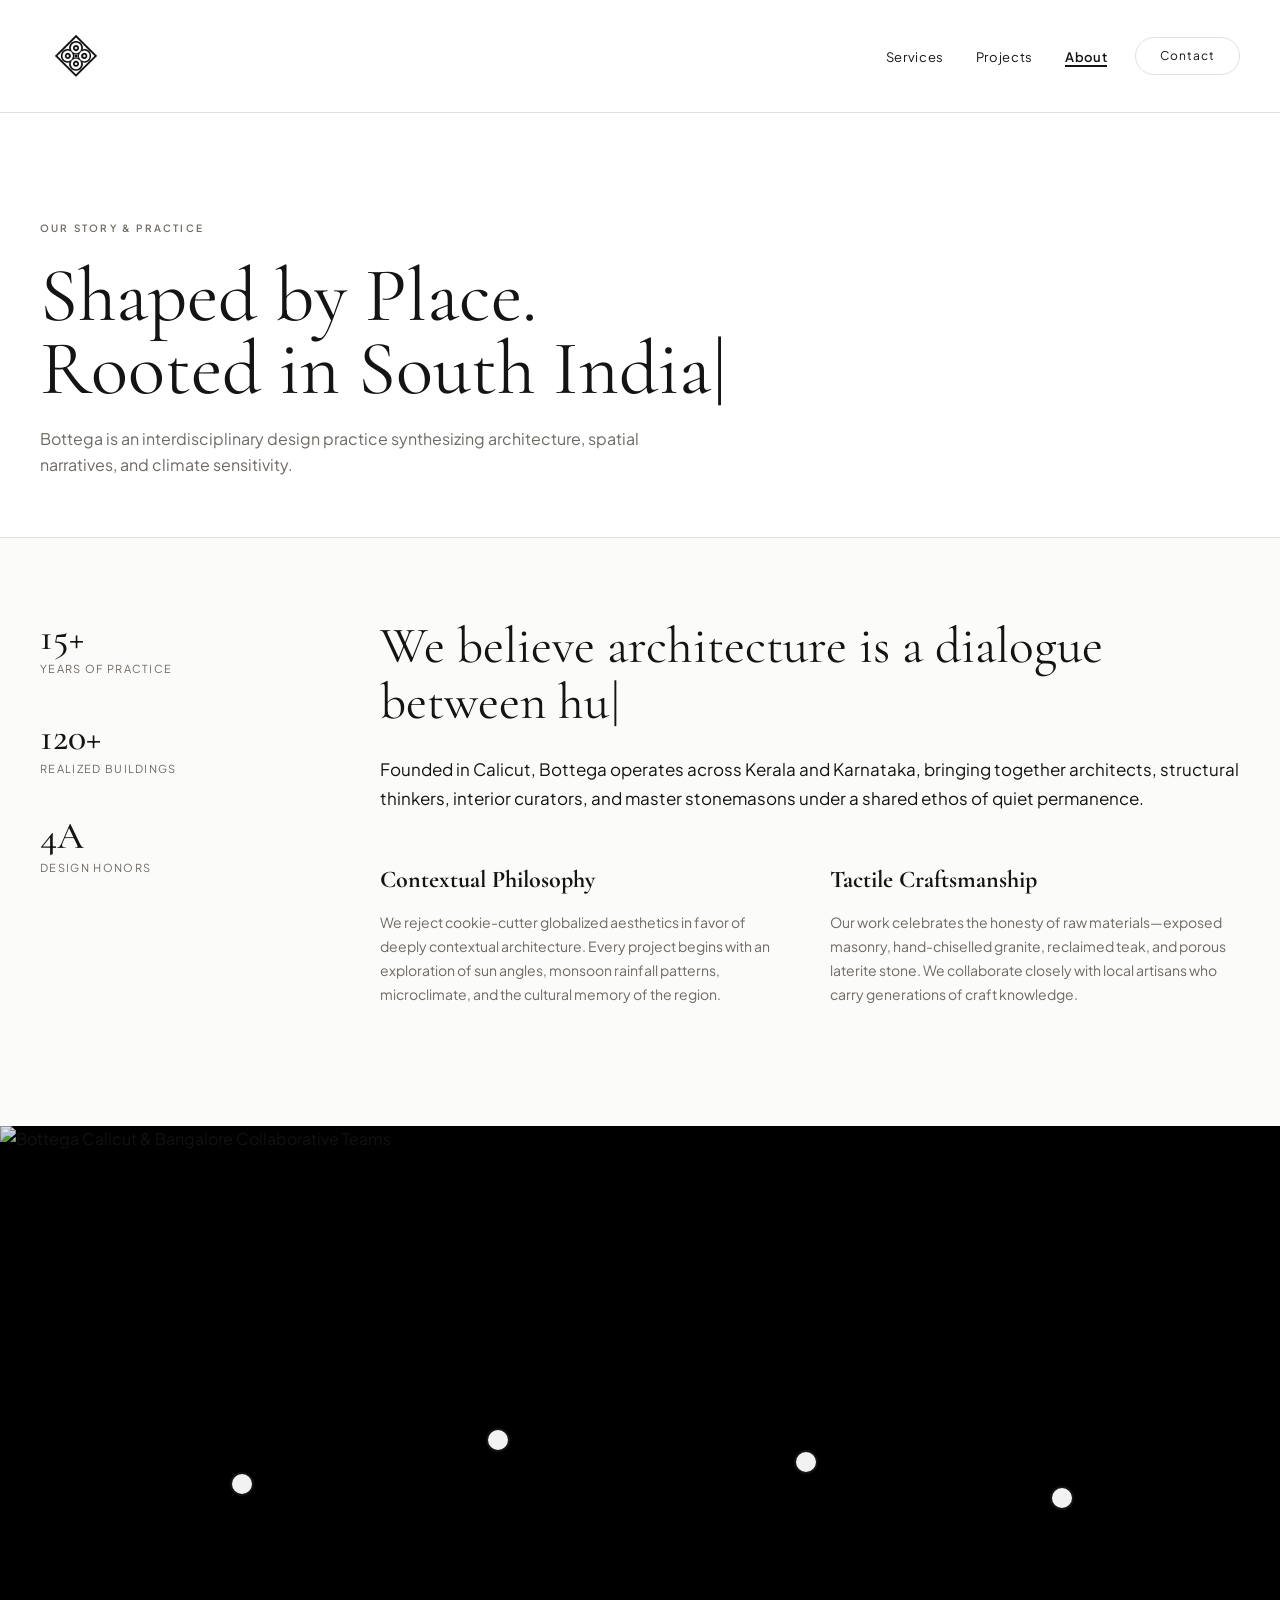
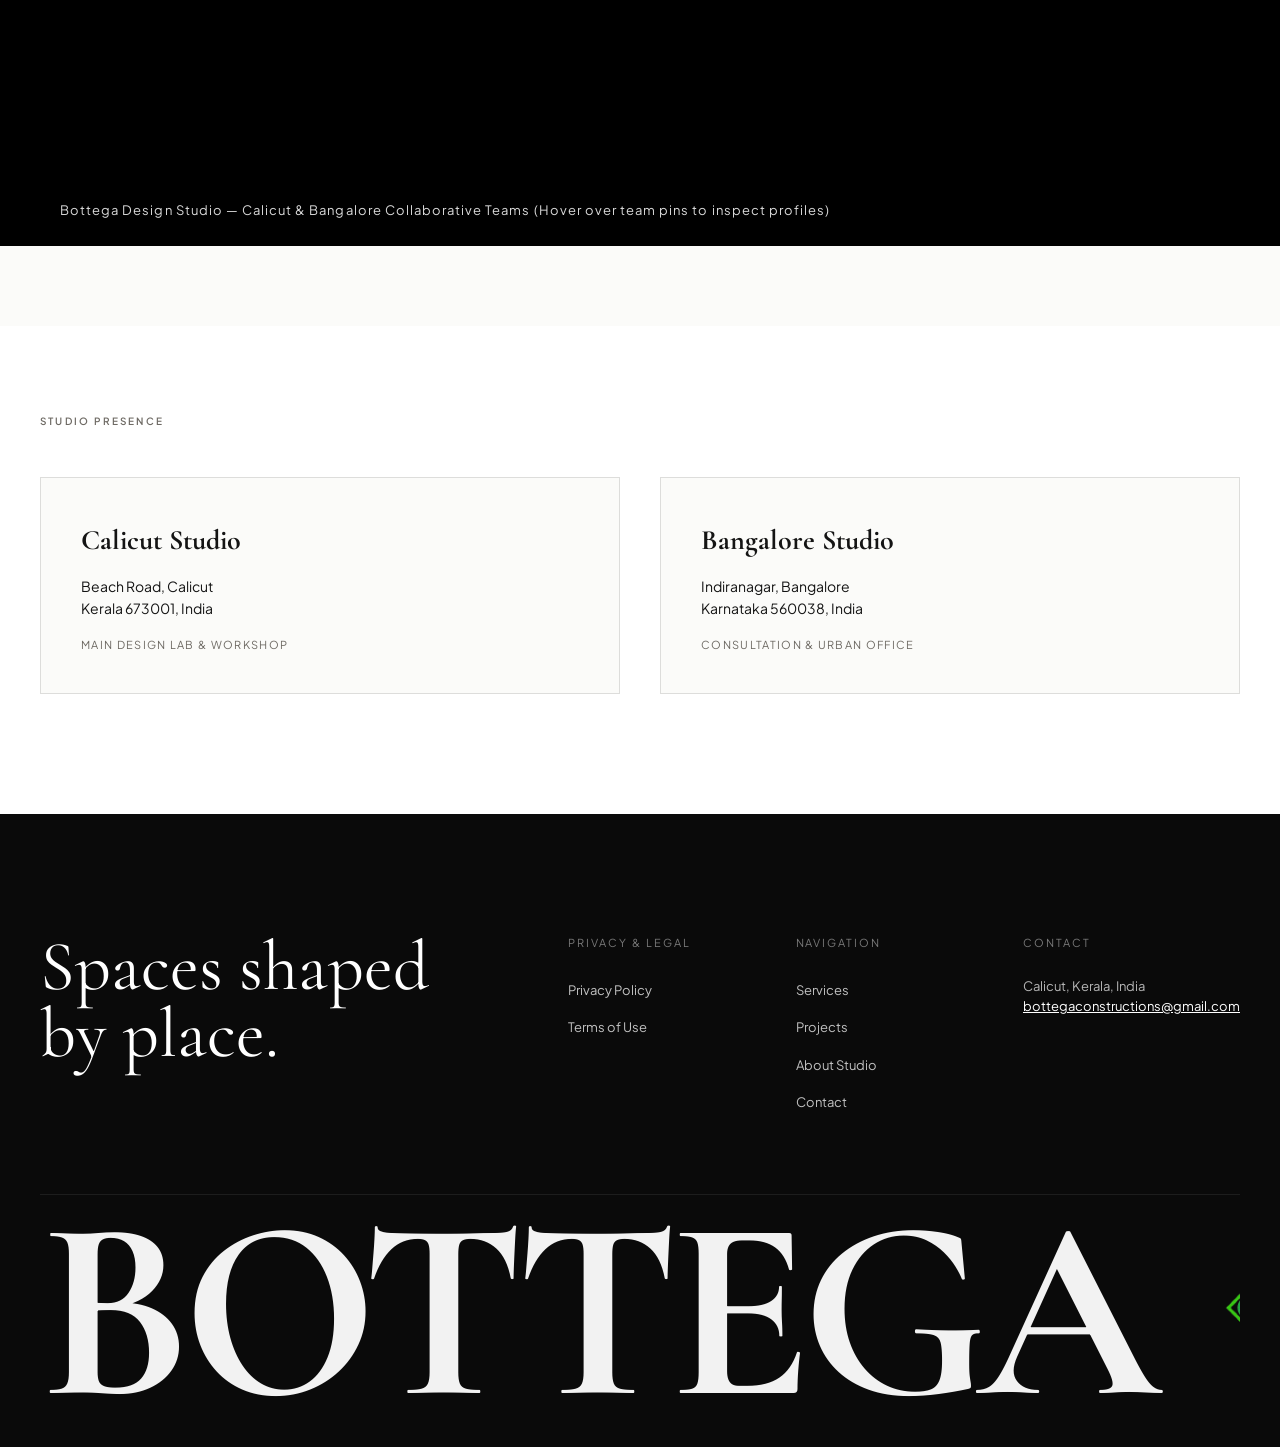
==== commit 1338e2f0: "Complete Bottega luxury studio demo website with interactive team scanner and typewriter effects" ====
--- a/about.html
+++ b/about.html
@@ -18,13 +18,9 @@
 ====================================================== -->
 <header class="site-header site-header-dark">
     <div class="header-inner">
-        <div class="site-brand">
+        <div id="site-brand-logo" class="site-brand">
             <a href="index.html" class="brand-link">
-                <svg class="brand-icon" viewBox="0 0 24 24" fill="none" stroke="currentColor" stroke-width="1.5">
-                    <polygon points="12 2 22 12 12 22 2 12 12 2"></polygon>
-                    <circle cx="12" cy="12" r="3"></circle>
-                </svg>
-                <span class="brand-name">BOTTEGA</span>
+                <img src="assets/images/bottega_black_logo.png" alt="Bottega Design Studio" class="site-header-logo-img">
             </a>
         </div>
 
@@ -203,19 +199,31 @@
         <div class="footer-watermark">
             <div class="footer-marquee-track">
                 <h1>BOTTEGA</h1>
-                <span class="watermark-star">✦</span>
-                <h1>BOTTEGA</h1>
-                <span class="watermark-star">✦</span>
-                <h1>BOTTEGA</h1>
-                <span class="watermark-star">✦</span>
-                <h1>BOTTEGA</h1>
-                <span class="watermark-star">✦</span>
+                <img src="assets/images/bottega_white_logo.png" alt="Bottega Logo" class="footer-marquee-logo-img">
+                <h1>BOTTEGA</h1>
+                <img src="assets/images/bottega_white_logo.png" alt="Bottega Logo" class="footer-marquee-logo-img">
+                <h1>BOTTEGA</h1>
+                <img src="assets/images/bottega_white_logo.png" alt="Bottega Logo" class="footer-marquee-logo-img">
+                <h1>BOTTEGA</h1>
+                <img src="assets/images/bottega_white_logo.png" alt="Bottega Logo" class="footer-marquee-logo-img">
             </div>
         </div>
     </div>
 </footer>
 
 <script>
+// Sticky Logo Only on Scroll Engine
+document.addEventListener('DOMContentLoaded', () => {
+    const brandLogo = document.getElementById('site-brand-logo');
+    window.addEventListener('scroll', () => {
+        if (window.scrollY > 100) {
+            brandLogo.classList.add('is-sticky-logo');
+        } else {
+            brandLogo.classList.remove('is-sticky-logo');
+        }
+    });
+});
+
 // Typewriter Animation Engine
 function runTypewriter(targetEl, text, speed = 40, callback) {
     if (!targetEl) return;
--- a/style.css
+++ b/style.css
@@ -2,7 +2,7 @@
 Theme Name: Bottega India
 Theme URI: https://bottegaindia.in/
 Description: Complete Master Editorial Architecture Theme for Bottega India.
-Version: 3.2.0
+Version: 3.7.0
 */
 
 @import url('https://fonts.googleapis.com/css2?family=Cormorant+Garamond:ital,wght@0,300;0,400;0,500;0,600;0,700;1,400&family=Plus+Jakarta+Sans:wght@300;400;500;600;700&display=swap');
@@ -65,6 +65,238 @@
 }
 
 /* =========================================================
+   SITE HEADER & LOGO ONLY STICKY ENGINE
+========================================================= */
+.site-header-logo-img {
+    height: 48px;
+    width: auto;
+    object-fit: contain;
+    display: block;
+    transition: height 0.3s ease, filter 0.3s ease;
+}
+
+.site-brand.is-sticky-logo {
+    position: fixed;
+    top: 20px;
+    left: 40px;
+    z-index: 1000;
+    padding: 10px 18px;
+    background: rgba(10, 10, 10, 0.85);
+    backdrop-filter: blur(14px);
+    border: 1px solid rgba(255, 255, 255, 0.2);
+    border-radius: 40px;
+    box-shadow: 0 10px 30px rgba(0, 0, 0, 0.3);
+    animation: sticky-pop 0.35s cubic-bezier(0.16, 1, 0.3, 1);
+}
+
+.site-brand.is-sticky-logo .brand-logo-black {
+    display: none !important;
+}
+
+.site-brand.is-sticky-logo .brand-logo-white {
+    display: block !important;
+    height: 32px;
+}
+
+@keyframes sticky-pop {
+    from {
+        opacity: 0;
+        transform: translateY(-20px) scale(0.9);
+    }
+    to {
+        opacity: 1;
+        transform: translateY(0) scale(1);
+    }
+}
+
+/* =========================================================
+   OUR LOCATIONS - STUDIO PRACTICE SECTION (50vw / 50vw SPLIT)
+========================================================= */
+.bottega-locations-studio-section {
+    width: 100vw;
+    position: relative;
+    left: 50%;
+    right: 50%;
+    margin-left: -50vw;
+    margin-right: -50vw;
+    background: var(--color-bg-white);
+    border-bottom: 1px solid var(--color-border);
+    overflow: hidden;
+    padding: 0;
+}
+
+.locations-studio-split-full {
+    display: grid;
+    grid-template-columns: 50vw 50vw;
+    align-items: center;
+    width: 100vw;
+    margin: 0;
+    padding: 0;
+}
+
+.studio-image-left-flush {
+    width: 50vw;
+    height: 100%;
+}
+
+.studio-team-img-flush {
+    width: 100%;
+    height: 720px;
+    object-fit: cover;
+    display: block;
+}
+
+.studio-info-right-col {
+    padding: 80px 80px 80px 60px;
+    max-width: 680px;
+}
+
+.studio-label-row {
+    display: flex;
+    align-items: center;
+    gap: 16px;
+    margin-bottom: 24px;
+}
+
+.studio-label-row .section-label {
+    margin-bottom: 0;
+}
+
+.label-line {
+    display: inline-block;
+    width: 60px;
+    height: 1px;
+    background: var(--color-border);
+}
+
+.locations-main-title {
+    font-family: var(--font-display);
+    font-size: clamp(40px, 4.8vw, 68px);
+    font-weight: 400;
+    line-height: 1.05;
+    color: var(--color-text-dark);
+    margin-bottom: 24px;
+    letter-spacing: -0.02em;
+}
+
+.locations-subtext {
+    font-size: 15px;
+    line-height: 1.7;
+    color: var(--color-text-muted);
+    max-width: 540px;
+    margin-bottom: 48px;
+}
+
+.locations-list-wrap {
+    display: flex;
+    flex-direction: column;
+    margin-bottom: 40px;
+}
+
+.loc-list-item {
+    display: grid;
+    grid-template-columns: 40px 1fr 140px 30px;
+    align-items: center;
+    padding: 24px 0;
+    border-top: 1px solid var(--color-border);
+    transition: background 0.2s ease;
+}
+
+.loc-list-item:last-child {
+    border-bottom: 1px solid var(--color-border);
+}
+
+.loc-index {
+    font-family: var(--font-display);
+    font-size: 14px;
+    color: var(--color-text-muted);
+}
+
+.loc-name-col h3 {
+    font-family: var(--font-display);
+    font-size: 32px;
+    font-weight: 400;
+    color: var(--color-text-dark);
+    line-height: 1.1;
+}
+
+.loc-tag {
+    font-size: 9px;
+    letter-spacing: 0.18em;
+    text-transform: uppercase;
+    color: var(--color-text-muted);
+    display: block;
+}
+
+.loc-state {
+    font-size: 13px;
+    color: var(--color-text-muted);
+}
+
+.loc-arrow {
+    font-size: 20px;
+    color: var(--color-text-dark);
+    transition: transform 0.2s ease;
+}
+
+.loc-list-item:hover .loc-arrow {
+    transform: translate(3px, -3px);
+}
+
+.locations-footer-row {
+    display: flex;
+    justify-content: space-between;
+    font-size: 10px;
+    letter-spacing: 0.18em;
+    text-transform: uppercase;
+    color: var(--color-text-muted);
+    padding-top: 12px;
+}
+
+/* =========================================================
+   EDGE-TO-EDGE 100% FULL-WIDTH SEAMLESS PANORAMIC BANNER
+========================================================= */
+.bottega-banner-full-section {
+    width: 100%;
+    position: relative;
+    background: #ffffff;
+    overflow: hidden;
+    margin: 40px 0 80px;
+}
+
+.full-banner-wrap {
+    width: 100vw;
+    position: relative;
+    left: 50%;
+    right: 50%;
+    margin-left: -50vw;
+    margin-right: -50vw;
+    overflow: hidden;
+}
+
+.banner-full-img {
+    width: 100%;
+    height: auto;
+    max-height: 640px;
+    object-fit: cover;
+    display: block;
+}
+
+.banner-caption-bar {
+    display: flex;
+    justify-content: space-between;
+    align-items: center;
+    padding: 16px 60px;
+    background: #fbfbf9;
+    border-top: 1px solid var(--color-border);
+    border-bottom: 1px solid var(--color-border);
+    font-size: 11px;
+    letter-spacing: 0.12em;
+    text-transform: uppercase;
+    color: var(--color-text-muted);
+}
+
+/* =========================================================
    TYPEWRITER & LUXURY SCROLL REVEAL ANIMATIONS
 ========================================================= */
 .tw-text {
@@ -160,19 +392,6 @@
 
 .site-header-dark .brand-link {
     color: var(--color-text-dark);
-}
-
-.brand-icon {
-    width: 24px;
-    height: 24px;
-    stroke: currentColor;
-}
-
-.brand-name {
-    font-family: var(--font-display);
-    font-size: 22px;
-    font-weight: 700;
-    letter-spacing: 0.18em;
 }
 
 .main-nav {
@@ -239,31 +458,6 @@
 /* =========================================================
    INFINITE SCROLLING MARQUEE BANNERS
 ========================================================= */
-.bottega-marquee-wrapper {
-    background: var(--color-bg-dark);
-    color: #ffffff;
-    padding: 16px 0;
-    overflow: hidden;
-    white-space: nowrap;
-    border-bottom: 1px solid rgba(255, 255, 255, 0.1);
-}
-
-.marquee-track {
-    display: inline-flex;
-    align-items: center;
-    gap: 32px;
-    font-family: var(--font-body);
-    font-size: 11px;
-    font-weight: 600;
-    letter-spacing: 0.25em;
-    text-transform: uppercase;
-    animation: marquee-scroll 35s linear infinite;
-}
-
-.dot {
-    color: rgba(255, 255, 255, 0.35);
-}
-
 .press-marquee-container {
     overflow: hidden;
     white-space: nowrap;
@@ -286,11 +480,6 @@
 .star {
     font-size: 14px;
     color: rgba(255, 255, 255, 0.25);
-}
-
-@keyframes marquee-scroll {
-    0% { transform: translateX(0); }
-    100% { transform: translateX(-50%); }
 }
 
 @keyframes press-marquee-scroll {
@@ -772,42 +961,6 @@
     color: var(--color-text-muted);
 }
 
-.dual-media-grid {
-    display: grid;
-    grid-template-columns: 1fr 1fr;
-    gap: 32px;
-}
-
-.dual-media-item {
-    position: relative;
-    overflow: hidden;
-    background: #f0ede8;
-}
-
-.dual-img {
-    width: 100%;
-    height: 480px;
-    object-fit: cover;
-    display: block;
-    transition: transform 1.2s cubic-bezier(0.16, 1, 0.3, 1);
-}
-
-.sketch-card .dual-img {
-    filter: grayscale(0.85) contrast(1.1);
-}
-
-.dual-media-item:hover .dual-img {
-    transform: scale(1.04);
-}
-
-.media-caption {
-    display: block;
-    padding: 16px 0 0;
-    font-size: 12px;
-    color: var(--color-text-muted);
-    letter-spacing: 0.04em;
-}
-
 /* =========================================================
    SERVICES PAGE DETAILED STYLES (services.html)
 ========================================================= */
@@ -1272,48 +1425,6 @@
     font-size: 14px;
     line-height: 1.7;
     color: var(--color-text-muted);
-}
-
-.bottega-process-section {
-    padding: 120px 0;
-    background: var(--color-bg-white);
-    border-bottom: 1px solid var(--color-border);
-}
-
-.process-steps-grid {
-    display: grid;
-    grid-template-columns: repeat(4, 1fr);
-    gap: 32px;
-    margin-top: 40px;
-}
-
-.process-step-card {
-    padding: 36px 28px;
-    background: var(--color-bg-light);
-    border: 1px solid var(--color-border);
-    position: relative;
-}
-
-.step-badge {
-    font-size: 10px;
-    font-weight: 700;
-    letter-spacing: 0.18em;
-    color: var(--color-text-muted);
-    margin-bottom: 20px;
-}
-
-.process-step-card h3 {
-    font-family: var(--font-display);
-    font-size: 24px;
-    font-weight: 500;
-    margin-bottom: 14px;
-    line-height: 1.15;
-}
-
-.process-step-card p {
-    font-size: 13px;
-    color: var(--color-text-muted);
-    line-height: 1.6;
 }
 
 .bottega-press-section {
@@ -1518,7 +1629,7 @@
 }
 
 /* =========================================================
-   FOOTER SECTION & INFINITE MARQUEE WATERMARK
+   FOOTER SECTION & INFINITE MARQUEE LOGO WATERMARK
 ========================================================= */
 .bottega-footer-section {
     background: var(--color-bg-dark);
@@ -1587,7 +1698,7 @@
     text-decoration: underline !important;
 }
 
-/* Footer Infinite Horizontal Marquee Watermark */
+/* Footer Infinite Horizontal Marquee Logo Watermark */
 .footer-watermark {
     width: 100%;
     overflow: hidden;
@@ -1601,7 +1712,7 @@
 .footer-marquee-track {
     display: inline-flex;
     align-items: center;
-    gap: 60px;
+    gap: 40px;
     animation: footer-marquee-loop 24s linear infinite;
     will-change: transform;
 }
@@ -1618,10 +1729,13 @@
     display: inline-block;
 }
 
-.watermark-star {
-    font-size: clamp(50px, 9vw, 140px);
-    color: rgba(255, 255, 255, 0.25);
-    line-height: 1;
+.footer-marquee-logo-img {
+    height: clamp(60px, 12vw, 160px);
+    width: auto;
+    object-fit: contain;
+    display: inline-block;
+    vertical-align: middle;
+    margin: 0 16px;
 }
 
 @keyframes footer-marquee-loop {
@@ -1639,6 +1753,7 @@
     .about-grid,
     .about-text-blocks,
     .locations-grid,
+    .locations-studio-split-full,
     .materiality-interactive-grid,
     .studio-grid,
     .services-grid,
@@ -1649,8 +1764,21 @@
         gap: 40px;
     }
 
-    .process-steps-grid {
-        grid-template-columns: repeat(2, 1fr);
+    .locations-studio-split-full {
+        width: 100%;
+        grid-template-columns: 1fr;
+    }
+
+    .studio-image-left-flush {
+        width: 100%;
+    }
+
+    .studio-info-right-col {
+        padding: 0 40px 40px;
+    }
+
+    .studio-team-img-flush {
+        height: 480px;
     }
 
     .bottega-hero-content {
@@ -1684,19 +1812,13 @@
         display: none;
     }
 
-    .process-steps-grid,
     .statement-text-grid,
-    .dual-media-grid,
     .form-row {
         grid-template-columns: 1fr;
     }
 
     .bottega-form {
         padding: 28px;
-    }
-
-    .dual-img {
-        height: 340px;
     }
 
     .service-preview-card,
@@ -1704,4 +1826,14 @@
     .full-width-wrap .group-team-photo {
         height: 360px;
     }
-}
+
+    .banner-caption-bar {
+        padding: 12px 24px;
+        flex-direction: column;
+        gap: 6px;
+    }
+
+    .loc-list-item {
+        grid-template-columns: 30px 1fr 100px 20px;
+    }
+}
--- a/assets/css/style.css
+++ b/assets/css/style.css
@@ -2,7 +2,7 @@
 Theme Name: Bottega India
 Theme URI: https://bottegaindia.in/
 Description: Complete Master Editorial Architecture Theme for Bottega India.
-Version: 3.2.0
+Version: 3.7.0
 */
 
 @import url('https://fonts.googleapis.com/css2?family=Cormorant+Garamond:ital,wght@0,300;0,400;0,500;0,600;0,700;1,400&family=Plus+Jakarta+Sans:wght@300;400;500;600;700&display=swap');
@@ -65,6 +65,238 @@
 }
 
 /* =========================================================
+   SITE HEADER & LOGO ONLY STICKY ENGINE
+========================================================= */
+.site-header-logo-img {
+    height: 48px;
+    width: auto;
+    object-fit: contain;
+    display: block;
+    transition: height 0.3s ease, filter 0.3s ease;
+}
+
+.site-brand.is-sticky-logo {
+    position: fixed;
+    top: 20px;
+    left: 40px;
+    z-index: 1000;
+    padding: 10px 18px;
+    background: rgba(10, 10, 10, 0.85);
+    backdrop-filter: blur(14px);
+    border: 1px solid rgba(255, 255, 255, 0.2);
+    border-radius: 40px;
+    box-shadow: 0 10px 30px rgba(0, 0, 0, 0.3);
+    animation: sticky-pop 0.35s cubic-bezier(0.16, 1, 0.3, 1);
+}
+
+.site-brand.is-sticky-logo .brand-logo-black {
+    display: none !important;
+}
+
+.site-brand.is-sticky-logo .brand-logo-white {
+    display: block !important;
+    height: 32px;
+}
+
+@keyframes sticky-pop {
+    from {
+        opacity: 0;
+        transform: translateY(-20px) scale(0.9);
+    }
+    to {
+        opacity: 1;
+        transform: translateY(0) scale(1);
+    }
+}
+
+/* =========================================================
+   OUR LOCATIONS - STUDIO PRACTICE SECTION (50vw / 50vw SPLIT)
+========================================================= */
+.bottega-locations-studio-section {
+    width: 100vw;
+    position: relative;
+    left: 50%;
+    right: 50%;
+    margin-left: -50vw;
+    margin-right: -50vw;
+    background: var(--color-bg-white);
+    border-bottom: 1px solid var(--color-border);
+    overflow: hidden;
+    padding: 0;
+}
+
+.locations-studio-split-full {
+    display: grid;
+    grid-template-columns: 50vw 50vw;
+    align-items: center;
+    width: 100vw;
+    margin: 0;
+    padding: 0;
+}
+
+.studio-image-left-flush {
+    width: 50vw;
+    height: 100%;
+}
+
+.studio-team-img-flush {
+    width: 100%;
+    height: 720px;
+    object-fit: cover;
+    display: block;
+}
+
+.studio-info-right-col {
+    padding: 80px 80px 80px 60px;
+    max-width: 680px;
+}
+
+.studio-label-row {
+    display: flex;
+    align-items: center;
+    gap: 16px;
+    margin-bottom: 24px;
+}
+
+.studio-label-row .section-label {
+    margin-bottom: 0;
+}
+
+.label-line {
+    display: inline-block;
+    width: 60px;
+    height: 1px;
+    background: var(--color-border);
+}
+
+.locations-main-title {
+    font-family: var(--font-display);
+    font-size: clamp(40px, 4.8vw, 68px);
+    font-weight: 400;
+    line-height: 1.05;
+    color: var(--color-text-dark);
+    margin-bottom: 24px;
+    letter-spacing: -0.02em;
+}
+
+.locations-subtext {
+    font-size: 15px;
+    line-height: 1.7;
+    color: var(--color-text-muted);
+    max-width: 540px;
+    margin-bottom: 48px;
+}
+
+.locations-list-wrap {
+    display: flex;
+    flex-direction: column;
+    margin-bottom: 40px;
+}
+
+.loc-list-item {
+    display: grid;
+    grid-template-columns: 40px 1fr 140px 30px;
+    align-items: center;
+    padding: 24px 0;
+    border-top: 1px solid var(--color-border);
+    transition: background 0.2s ease;
+}
+
+.loc-list-item:last-child {
+    border-bottom: 1px solid var(--color-border);
+}
+
+.loc-index {
+    font-family: var(--font-display);
+    font-size: 14px;
+    color: var(--color-text-muted);
+}
+
+.loc-name-col h3 {
+    font-family: var(--font-display);
+    font-size: 32px;
+    font-weight: 400;
+    color: var(--color-text-dark);
+    line-height: 1.1;
+}
+
+.loc-tag {
+    font-size: 9px;
+    letter-spacing: 0.18em;
+    text-transform: uppercase;
+    color: var(--color-text-muted);
+    display: block;
+}
+
+.loc-state {
+    font-size: 13px;
+    color: var(--color-text-muted);
+}
+
+.loc-arrow {
+    font-size: 20px;
+    color: var(--color-text-dark);
+    transition: transform 0.2s ease;
+}
+
+.loc-list-item:hover .loc-arrow {
+    transform: translate(3px, -3px);
+}
+
+.locations-footer-row {
+    display: flex;
+    justify-content: space-between;
+    font-size: 10px;
+    letter-spacing: 0.18em;
+    text-transform: uppercase;
+    color: var(--color-text-muted);
+    padding-top: 12px;
+}
+
+/* =========================================================
+   EDGE-TO-EDGE 100% FULL-WIDTH SEAMLESS PANORAMIC BANNER
+========================================================= */
+.bottega-banner-full-section {
+    width: 100%;
+    position: relative;
+    background: #ffffff;
+    overflow: hidden;
+    margin: 40px 0 80px;
+}
+
+.full-banner-wrap {
+    width: 100vw;
+    position: relative;
+    left: 50%;
+    right: 50%;
+    margin-left: -50vw;
+    margin-right: -50vw;
+    overflow: hidden;
+}
+
+.banner-full-img {
+    width: 100%;
+    height: auto;
+    max-height: 640px;
+    object-fit: cover;
+    display: block;
+}
+
+.banner-caption-bar {
+    display: flex;
+    justify-content: space-between;
+    align-items: center;
+    padding: 16px 60px;
+    background: #fbfbf9;
+    border-top: 1px solid var(--color-border);
+    border-bottom: 1px solid var(--color-border);
+    font-size: 11px;
+    letter-spacing: 0.12em;
+    text-transform: uppercase;
+    color: var(--color-text-muted);
+}
+
+/* =========================================================
    TYPEWRITER & LUXURY SCROLL REVEAL ANIMATIONS
 ========================================================= */
 .tw-text {
@@ -160,19 +392,6 @@
 
 .site-header-dark .brand-link {
     color: var(--color-text-dark);
-}
-
-.brand-icon {
-    width: 24px;
-    height: 24px;
-    stroke: currentColor;
-}
-
-.brand-name {
-    font-family: var(--font-display);
-    font-size: 22px;
-    font-weight: 700;
-    letter-spacing: 0.18em;
 }
 
 .main-nav {
@@ -239,31 +458,6 @@
 /* =========================================================
    INFINITE SCROLLING MARQUEE BANNERS
 ========================================================= */
-.bottega-marquee-wrapper {
-    background: var(--color-bg-dark);
-    color: #ffffff;
-    padding: 16px 0;
-    overflow: hidden;
-    white-space: nowrap;
-    border-bottom: 1px solid rgba(255, 255, 255, 0.1);
-}
-
-.marquee-track {
-    display: inline-flex;
-    align-items: center;
-    gap: 32px;
-    font-family: var(--font-body);
-    font-size: 11px;
-    font-weight: 600;
-    letter-spacing: 0.25em;
-    text-transform: uppercase;
-    animation: marquee-scroll 35s linear infinite;
-}
-
-.dot {
-    color: rgba(255, 255, 255, 0.35);
-}
-
 .press-marquee-container {
     overflow: hidden;
     white-space: nowrap;
@@ -286,11 +480,6 @@
 .star {
     font-size: 14px;
     color: rgba(255, 255, 255, 0.25);
-}
-
-@keyframes marquee-scroll {
-    0% { transform: translateX(0); }
-    100% { transform: translateX(-50%); }
 }
 
 @keyframes press-marquee-scroll {
@@ -772,42 +961,6 @@
     color: var(--color-text-muted);
 }
 
-.dual-media-grid {
-    display: grid;
-    grid-template-columns: 1fr 1fr;
-    gap: 32px;
-}
-
-.dual-media-item {
-    position: relative;
-    overflow: hidden;
-    background: #f0ede8;
-}
-
-.dual-img {
-    width: 100%;
-    height: 480px;
-    object-fit: cover;
-    display: block;
-    transition: transform 1.2s cubic-bezier(0.16, 1, 0.3, 1);
-}
-
-.sketch-card .dual-img {
-    filter: grayscale(0.85) contrast(1.1);
-}
-
-.dual-media-item:hover .dual-img {
-    transform: scale(1.04);
-}
-
-.media-caption {
-    display: block;
-    padding: 16px 0 0;
-    font-size: 12px;
-    color: var(--color-text-muted);
-    letter-spacing: 0.04em;
-}
-
 /* =========================================================
    SERVICES PAGE DETAILED STYLES (services.html)
 ========================================================= */
@@ -1272,48 +1425,6 @@
     font-size: 14px;
     line-height: 1.7;
     color: var(--color-text-muted);
-}
-
-.bottega-process-section {
-    padding: 120px 0;
-    background: var(--color-bg-white);
-    border-bottom: 1px solid var(--color-border);
-}
-
-.process-steps-grid {
-    display: grid;
-    grid-template-columns: repeat(4, 1fr);
-    gap: 32px;
-    margin-top: 40px;
-}
-
-.process-step-card {
-    padding: 36px 28px;
-    background: var(--color-bg-light);
-    border: 1px solid var(--color-border);
-    position: relative;
-}
-
-.step-badge {
-    font-size: 10px;
-    font-weight: 700;
-    letter-spacing: 0.18em;
-    color: var(--color-text-muted);
-    margin-bottom: 20px;
-}
-
-.process-step-card h3 {
-    font-family: var(--font-display);
-    font-size: 24px;
-    font-weight: 500;
-    margin-bottom: 14px;
-    line-height: 1.15;
-}
-
-.process-step-card p {
-    font-size: 13px;
-    color: var(--color-text-muted);
-    line-height: 1.6;
 }
 
 .bottega-press-section {
@@ -1518,7 +1629,7 @@
 }
 
 /* =========================================================
-   FOOTER SECTION & INFINITE MARQUEE WATERMARK
+   FOOTER SECTION & INFINITE MARQUEE LOGO WATERMARK
 ========================================================= */
 .bottega-footer-section {
     background: var(--color-bg-dark);
@@ -1587,7 +1698,7 @@
     text-decoration: underline !important;
 }
 
-/* Footer Infinite Horizontal Marquee Watermark */
+/* Footer Infinite Horizontal Marquee Logo Watermark */
 .footer-watermark {
     width: 100%;
     overflow: hidden;
@@ -1601,7 +1712,7 @@
 .footer-marquee-track {
     display: inline-flex;
     align-items: center;
-    gap: 60px;
+    gap: 40px;
     animation: footer-marquee-loop 24s linear infinite;
     will-change: transform;
 }
@@ -1618,10 +1729,13 @@
     display: inline-block;
 }
 
-.watermark-star {
-    font-size: clamp(50px, 9vw, 140px);
-    color: rgba(255, 255, 255, 0.25);
-    line-height: 1;
+.footer-marquee-logo-img {
+    height: clamp(60px, 12vw, 160px);
+    width: auto;
+    object-fit: contain;
+    display: inline-block;
+    vertical-align: middle;
+    margin: 0 16px;
 }
 
 @keyframes footer-marquee-loop {
@@ -1639,6 +1753,7 @@
     .about-grid,
     .about-text-blocks,
     .locations-grid,
+    .locations-studio-split-full,
     .materiality-interactive-grid,
     .studio-grid,
     .services-grid,
@@ -1649,8 +1764,21 @@
         gap: 40px;
     }
 
-    .process-steps-grid {
-        grid-template-columns: repeat(2, 1fr);
+    .locations-studio-split-full {
+        width: 100%;
+        grid-template-columns: 1fr;
+    }
+
+    .studio-image-left-flush {
+        width: 100%;
+    }
+
+    .studio-info-right-col {
+        padding: 0 40px 40px;
+    }
+
+    .studio-team-img-flush {
+        height: 480px;
     }
 
     .bottega-hero-content {
@@ -1684,19 +1812,13 @@
         display: none;
     }
 
-    .process-steps-grid,
     .statement-text-grid,
-    .dual-media-grid,
     .form-row {
         grid-template-columns: 1fr;
     }
 
     .bottega-form {
         padding: 28px;
-    }
-
-    .dual-img {
-        height: 340px;
     }
 
     .service-preview-card,
@@ -1704,4 +1826,14 @@
     .full-width-wrap .group-team-photo {
         height: 360px;
     }
-}
+
+    .banner-caption-bar {
+        padding: 12px 24px;
+        flex-direction: column;
+        gap: 6px;
+    }
+
+    .loc-list-item {
+        grid-template-columns: 30px 1fr 100px 20px;
+    }
+}
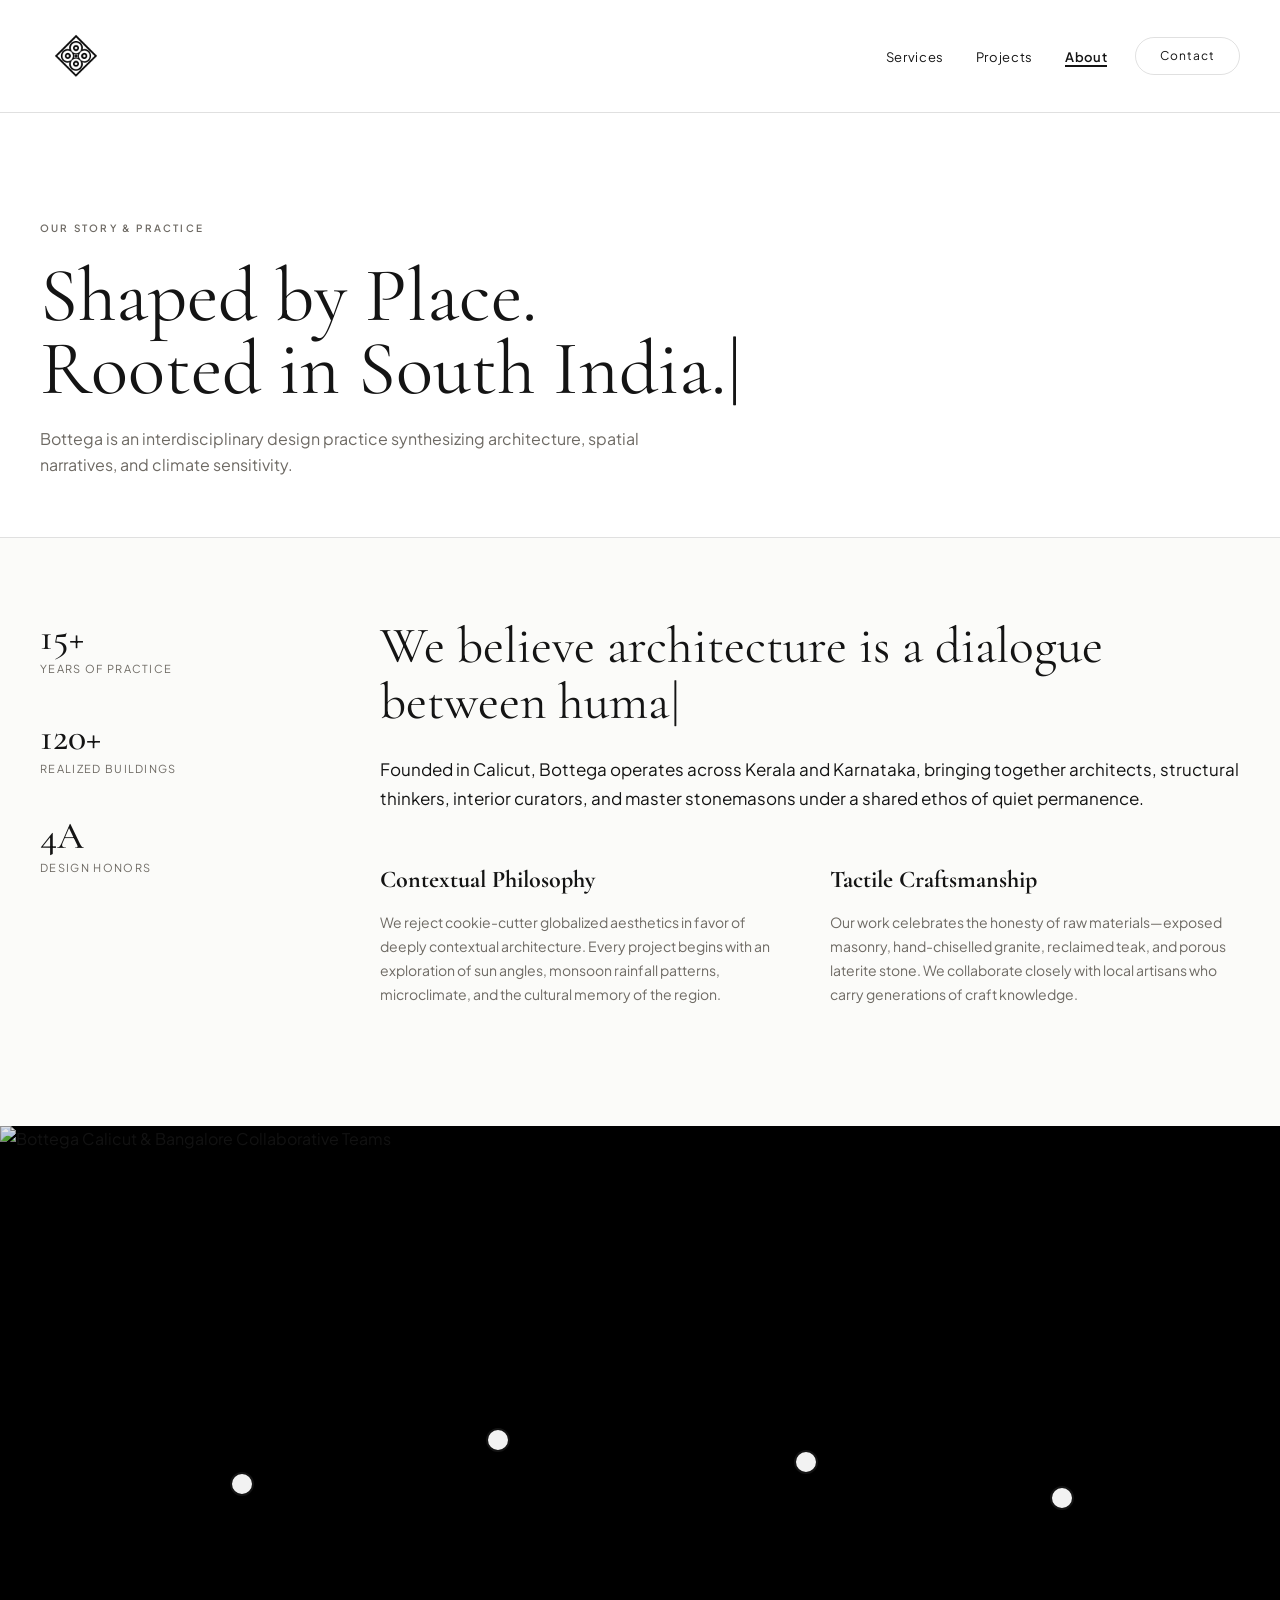
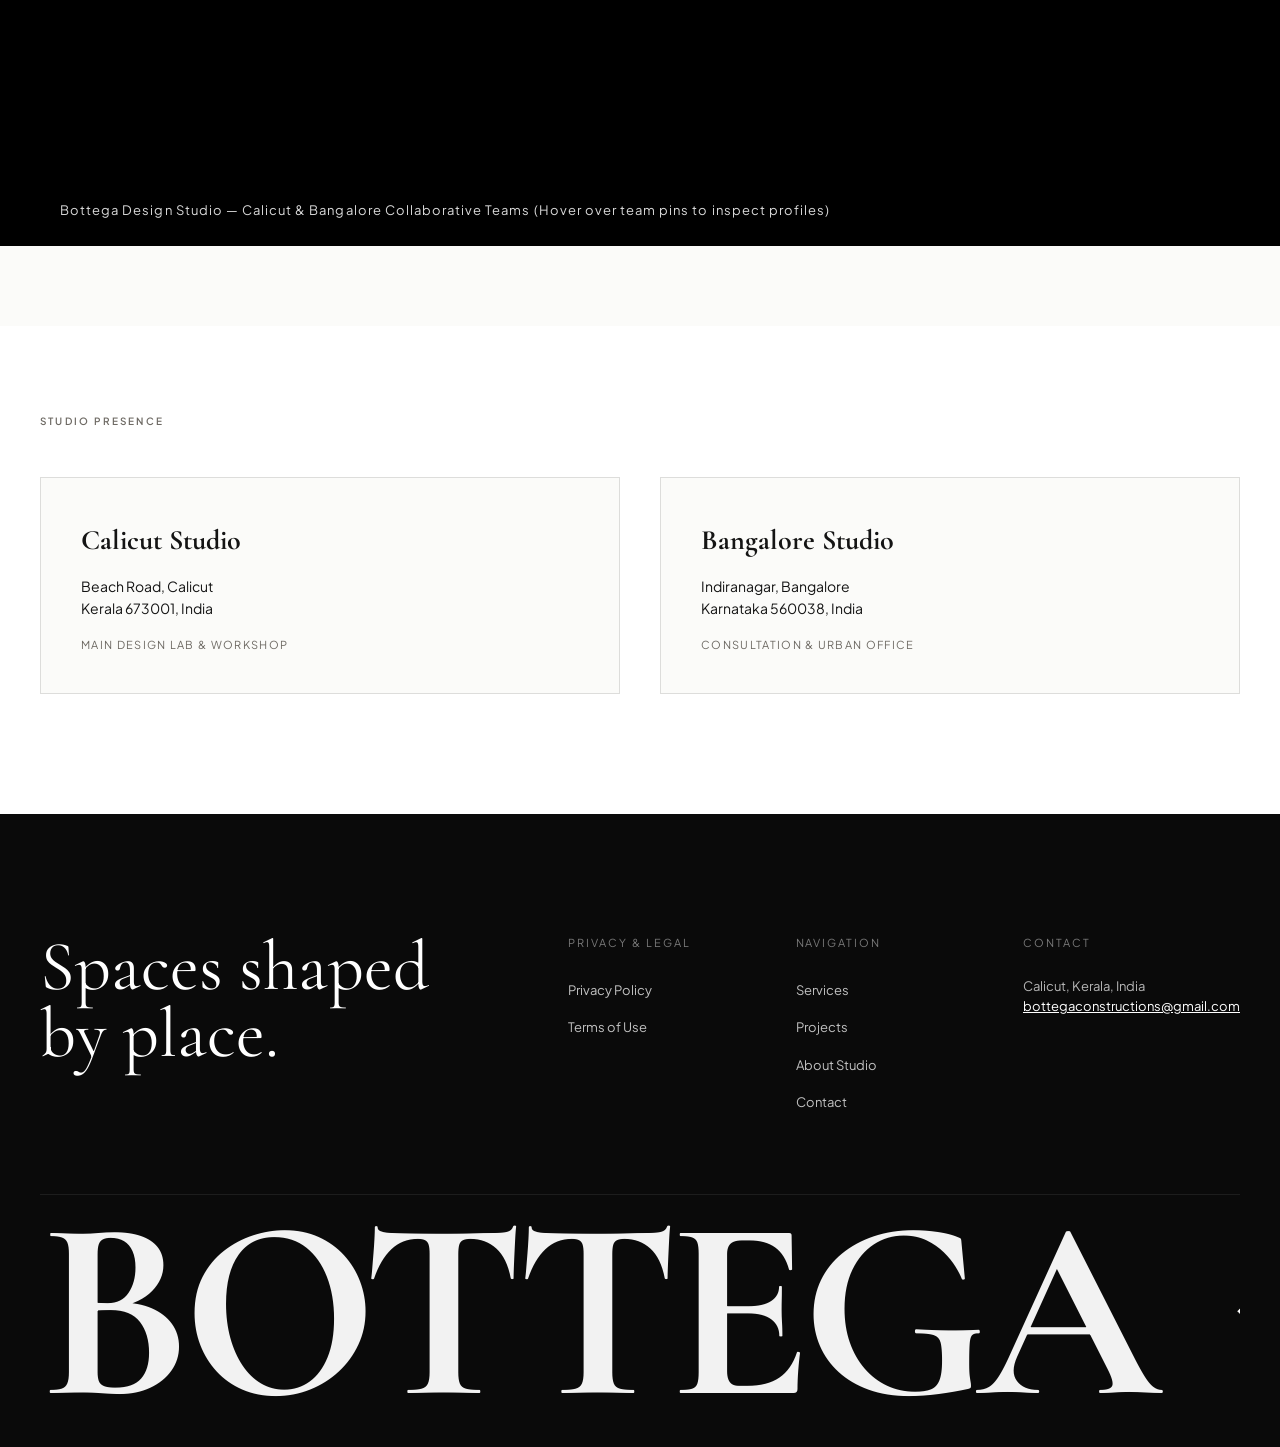
==== commit 46144f19: "Complete Bottega luxury studio demo website with interactive team scanner and typewriter effectss" ====
--- a/about.html
+++ b/about.html
@@ -199,13 +199,13 @@
         <div class="footer-watermark">
             <div class="footer-marquee-track">
                 <h1>BOTTEGA</h1>
-                <img src="assets/images/bottega_white_logo.png" alt="Bottega Logo" class="footer-marquee-logo-img">
-                <h1>BOTTEGA</h1>
-                <img src="assets/images/bottega_white_logo.png" alt="Bottega Logo" class="footer-marquee-logo-img">
-                <h1>BOTTEGA</h1>
-                <img src="assets/images/bottega_white_logo.png" alt="Bottega Logo" class="footer-marquee-logo-img">
-                <h1>BOTTEGA</h1>
-                <img src="assets/images/bottega_white_logo.png" alt="Bottega Logo" class="footer-marquee-logo-img">
+                <img src="assets/images/botteg-white-loho.png" alt="Bottega Logo" class="footer-marquee-logo-img">
+                <h1>BOTTEGA</h1>
+                <img src="assets/images/botteg-white-loho.png" alt="Bottega Logo" class="footer-marquee-logo-img">
+                <h1>BOTTEGA</h1>
+                <img src="assets/images/botteg-white-loho.png" alt="Bottega Logo" class="footer-marquee-logo-img">
+                <h1>BOTTEGA</h1>
+                <img src="assets/images/botteg-white-loho.png" alt="Bottega Logo" class="footer-marquee-logo-img">
             </div>
         </div>
     </div>
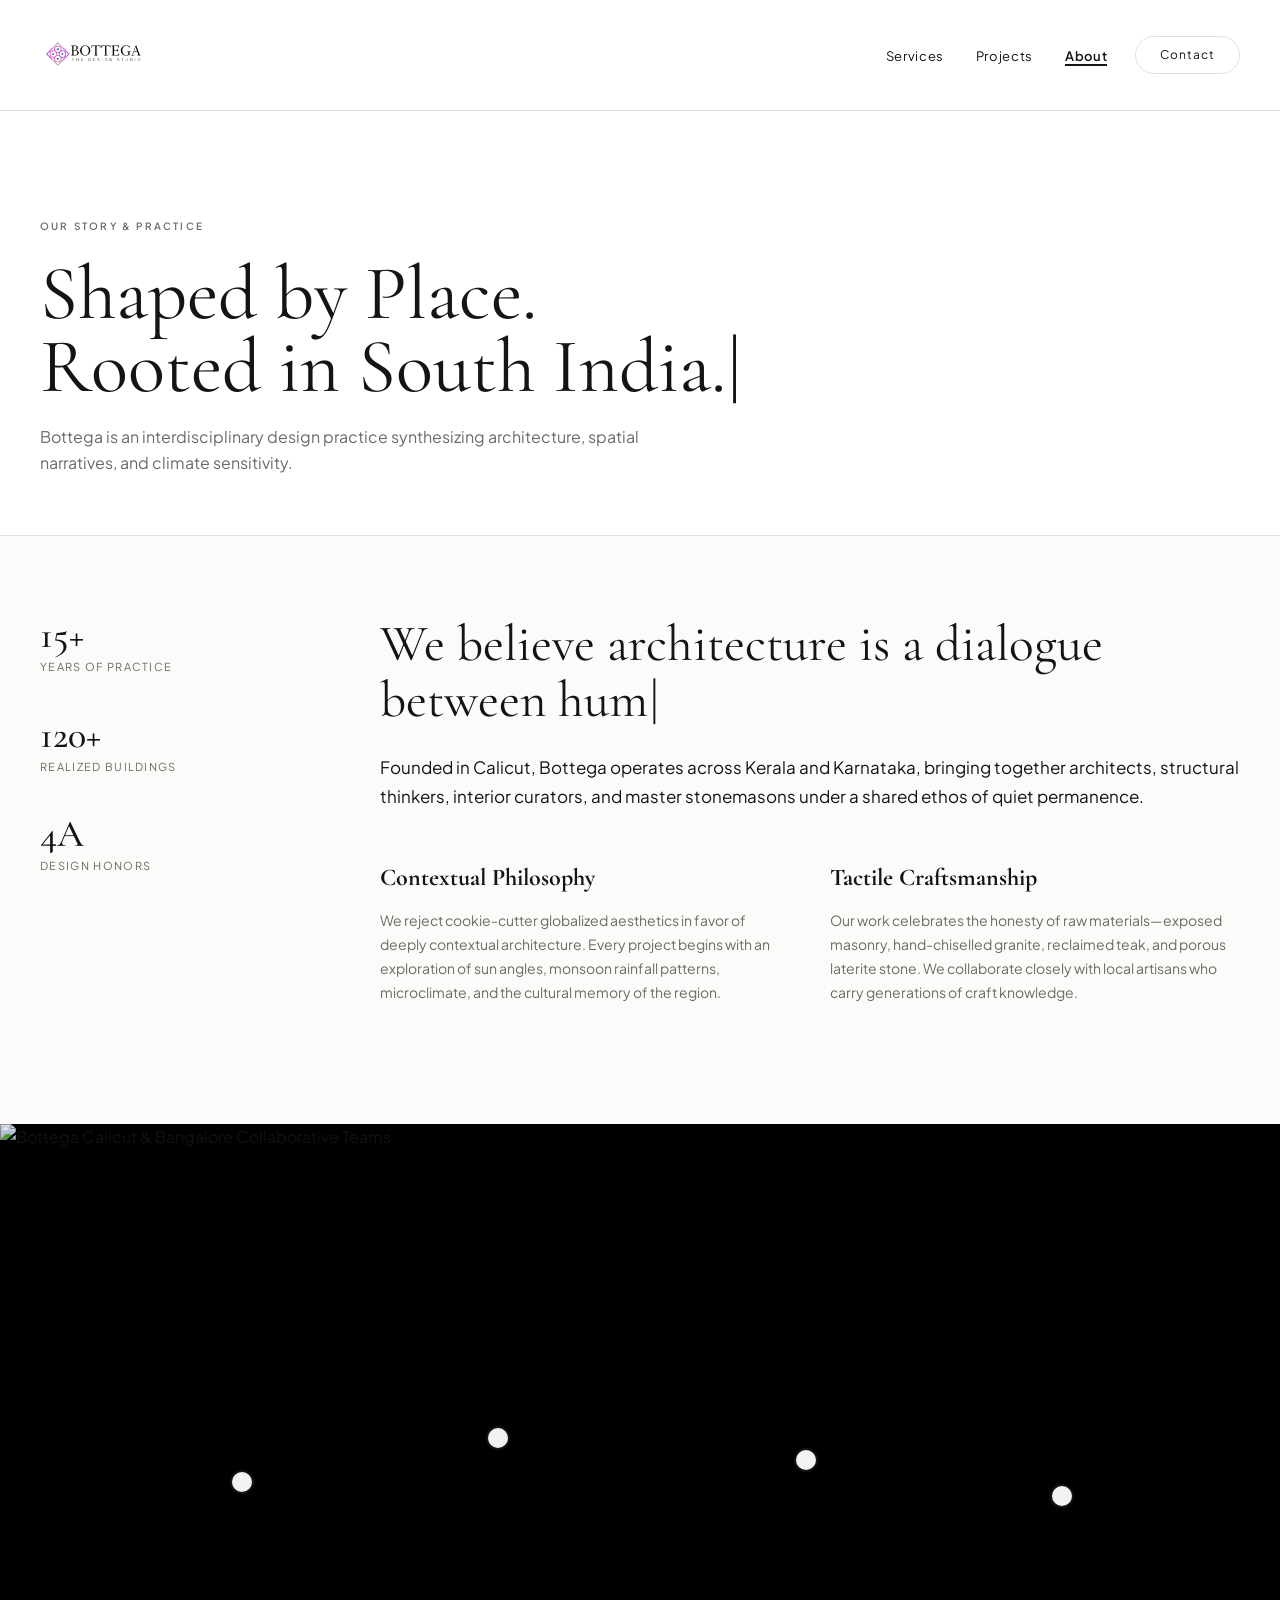
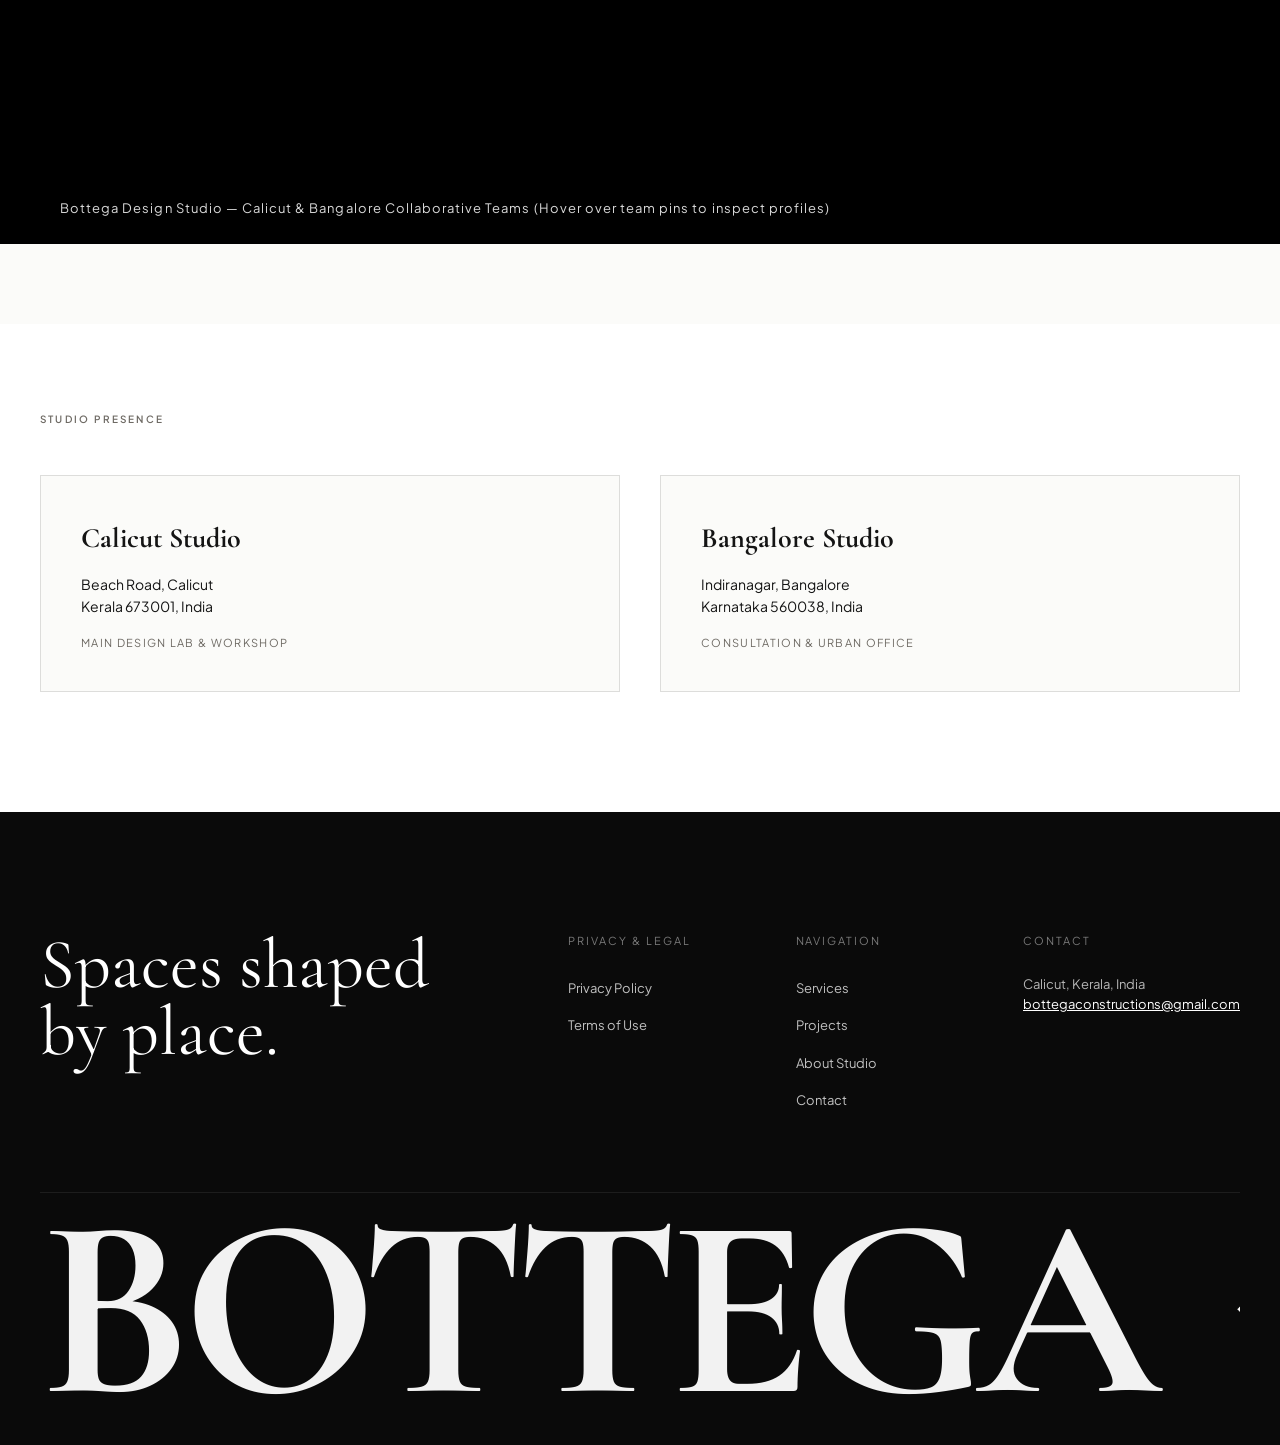
==== commit 1d4e6331: "Complete Bottega luxury studio demo website with interactive team scanner and typewriter" ====
--- a/about.html
+++ b/about.html
@@ -18,9 +18,9 @@
 ====================================================== -->
 <header class="site-header site-header-dark">
     <div class="header-inner">
-        <div id="site-brand-logo" class="site-brand">
+                <div id="site-brand-logo" class="site-brand">
             <a href="index.html" class="brand-link">
-                <img src="assets/images/bottega_black_logo.png" alt="Bottega Design Studio" class="site-header-logo-img">
+                <img src="assets/images/bottega_white_logo.png" alt="Bottega Design Studio" class="site-header-logo-img">
             </a>
         </div>
 
--- a/style.css
+++ b/style.css
@@ -2,7 +2,7 @@
 Theme Name: Bottega India
 Theme URI: https://bottegaindia.in/
 Description: Complete Master Editorial Architecture Theme for Bottega India.
-Version: 3.7.0
+Version: 3.8.0
 */
 
 @import url('https://fonts.googleapis.com/css2?family=Cormorant+Garamond:ital,wght@0,300;0,400;0,500;0,600;0,700;1,400&family=Plus+Jakarta+Sans:wght@300;400;500;600;700&display=swap');
@@ -68,11 +68,15 @@
    SITE HEADER & LOGO ONLY STICKY ENGINE
 ========================================================= */
 .site-header-logo-img {
-    height: 48px;
+    height: 46px;
     width: auto;
     object-fit: contain;
     display: block;
     transition: height 0.3s ease, filter 0.3s ease;
+}
+
+.site-header-dark .site-header-logo-img {
+    filter: invert(1);
 }
 
 .site-brand.is-sticky-logo {
@@ -89,13 +93,9 @@
     animation: sticky-pop 0.35s cubic-bezier(0.16, 1, 0.3, 1);
 }
 
-.site-brand.is-sticky-logo .brand-logo-black {
-    display: none !important;
-}
-
-.site-brand.is-sticky-logo .brand-logo-white {
-    display: block !important;
+.site-brand.is-sticky-logo .site-header-logo-img {
     height: 32px;
+    filter: invert(0) !important;
 }
 
 @keyframes sticky-pop {
--- a/assets/css/style.css
+++ b/assets/css/style.css
@@ -2,7 +2,7 @@
 Theme Name: Bottega India
 Theme URI: https://bottegaindia.in/
 Description: Complete Master Editorial Architecture Theme for Bottega India.
-Version: 3.7.0
+Version: 3.8.0
 */
 
 @import url('https://fonts.googleapis.com/css2?family=Cormorant+Garamond:ital,wght@0,300;0,400;0,500;0,600;0,700;1,400&family=Plus+Jakarta+Sans:wght@300;400;500;600;700&display=swap');
@@ -68,11 +68,15 @@
    SITE HEADER & LOGO ONLY STICKY ENGINE
 ========================================================= */
 .site-header-logo-img {
-    height: 48px;
+    height: 46px;
     width: auto;
     object-fit: contain;
     display: block;
     transition: height 0.3s ease, filter 0.3s ease;
+}
+
+.site-header-dark .site-header-logo-img {
+    filter: invert(1);
 }
 
 .site-brand.is-sticky-logo {
@@ -89,13 +93,9 @@
     animation: sticky-pop 0.35s cubic-bezier(0.16, 1, 0.3, 1);
 }
 
-.site-brand.is-sticky-logo .brand-logo-black {
-    display: none !important;
-}
-
-.site-brand.is-sticky-logo .brand-logo-white {
-    display: block !important;
+.site-brand.is-sticky-logo .site-header-logo-img {
     height: 32px;
+    filter: invert(0) !important;
 }
 
 @keyframes sticky-pop {
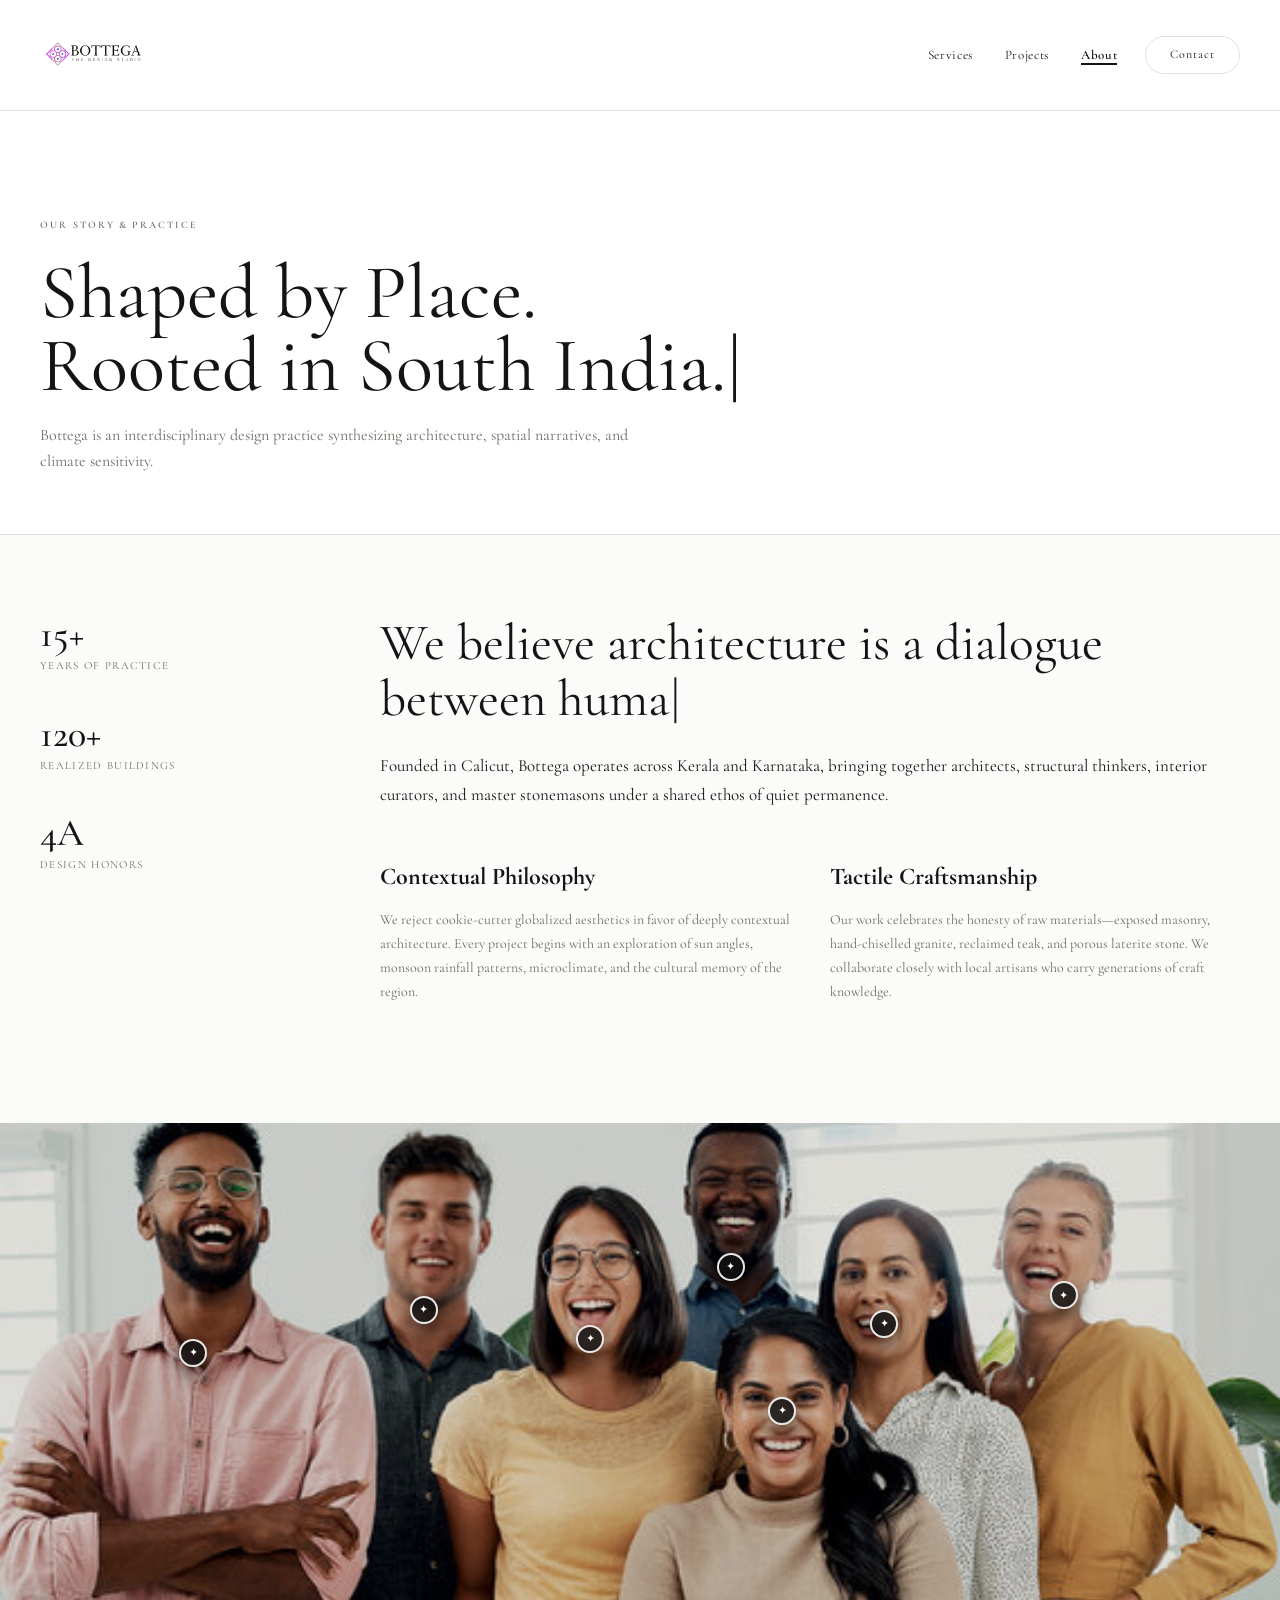
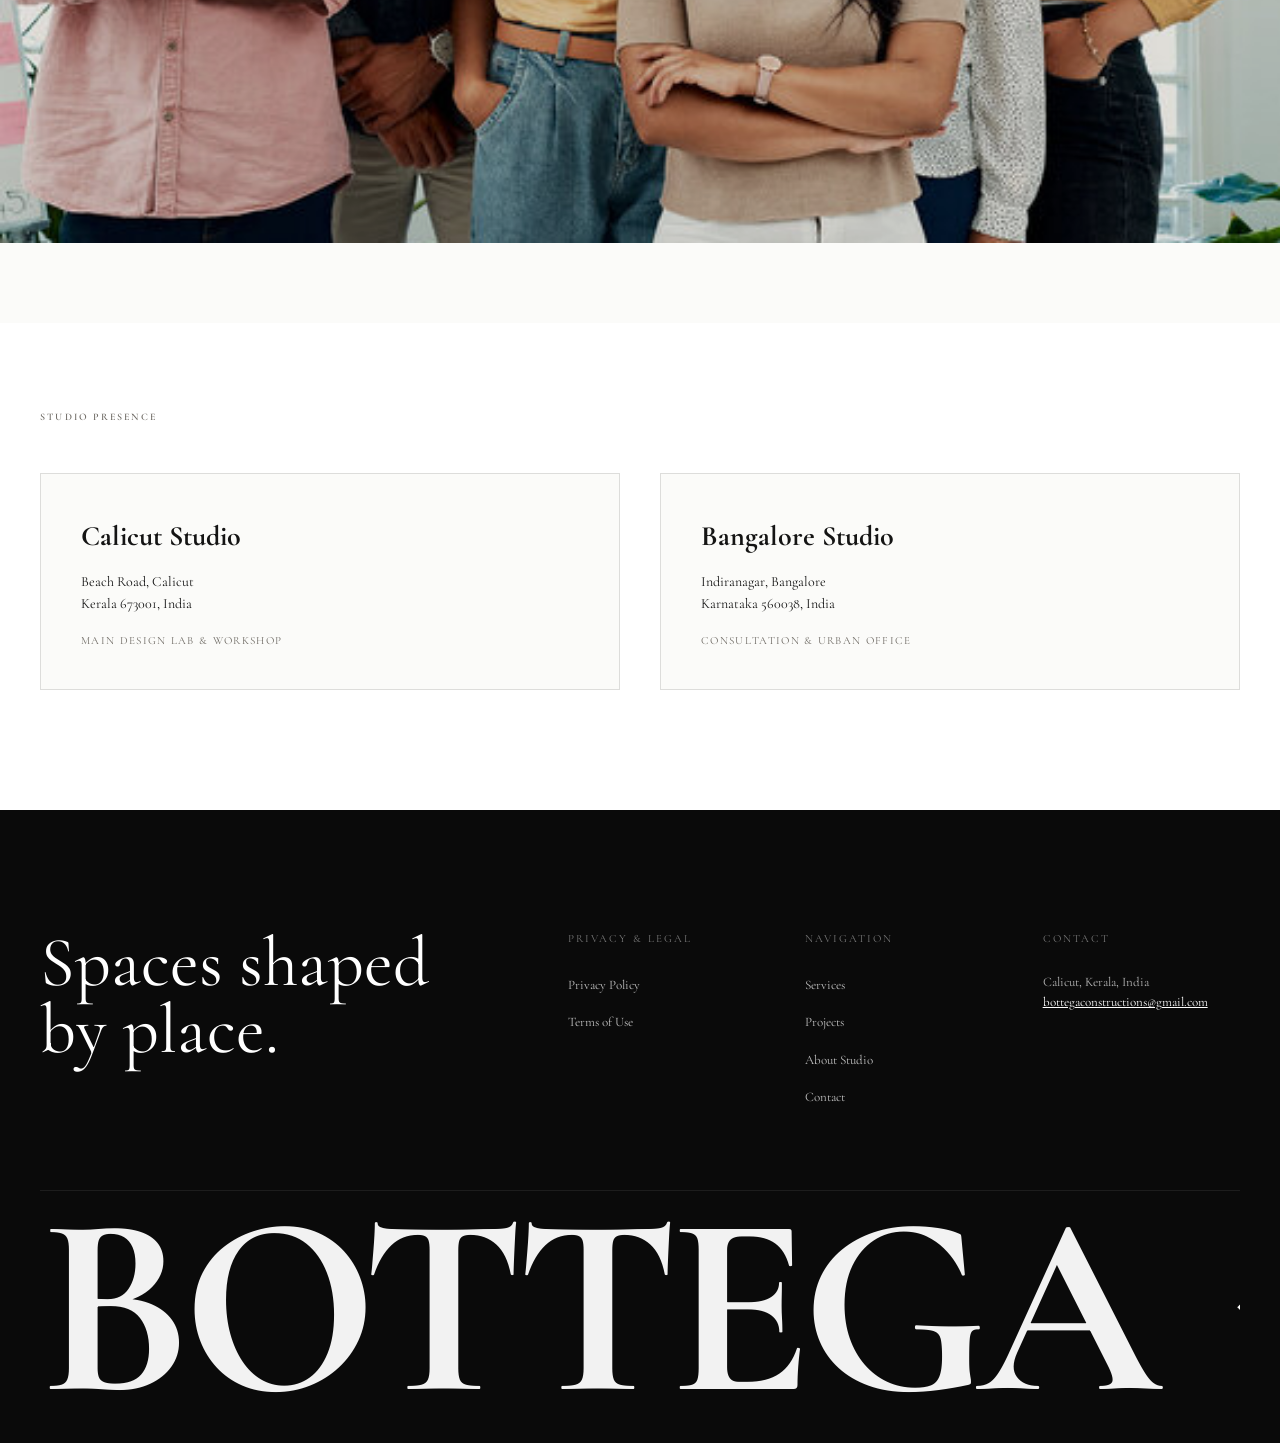
==== commit 3ca0811e: "Updated Awards, Clients marquee, and responsive layout" ====
--- a/about.html
+++ b/about.html
@@ -18,11 +18,18 @@
 ====================================================== -->
 <header class="site-header site-header-dark">
     <div class="header-inner">
-                <div id="site-brand-logo" class="site-brand">
+        <div id="site-brand-logo" class="site-brand">
             <a href="index.html" class="brand-link">
                 <img src="assets/images/bottega_white_logo.png" alt="Bottega Design Studio" class="site-header-logo-img">
             </a>
         </div>
+
+        <!-- Mobile Hamburger Toggle Button -->
+        <button id="mobileMenuToggle" class="mobile-menu-toggle" aria-label="Toggle Navigation">
+            <span class="hamburger-line"></span>
+            <span class="hamburger-line"></span>
+            <span class="hamburger-line"></span>
+        </button>
 
         <nav class="main-nav">
             <ul class="main-menu">
@@ -93,51 +100,127 @@
     <!-- STUDIO SINGLE ORIGINAL FULL WIDTH GROUP PHOTO WITH REVEAL & HOTSPOTS -->
     <section class="about-photo-section-full reveal-curtain-wrap">
         <div class="group-photo-interactive-wrap full-width-wrap">
-            <img src="https://images.unsplash.com/photo-1522071820081-009f0129c71c?auto=format&fit=crop&w=2400&q=90" alt="Bottega Calicut & Bangalore Collaborative Teams" class="group-team-photo">
+            <img src="assets/images/team_group_photo.jpg" alt="Bottega Design Studio Leadership & Collaborative Teams" class="group-team-photo">
             
-            <!-- Interactive Person Hotspot 1 (Rahul Varma) -->
-            <div class="person-hotspot" style="top: 48%; left: 18%;">
-                <div class="hotspot-pulse"></div>
-                <div class="person-profile-popup">
-                    <span class="popup-studio-tag">CALICUT STUDIO</span>
+            <!-- Interactive Person Hotspot 1 (Rahul Varma - Far Left) -->
+            <div class="person-hotspot" style="top: 30%; left: 14%;">
+                <div class="hotspot-pulse"><span class="pulse-icon">✦</span></div>
+                <div class="person-profile-popup popup-align-left">
+                    <div class="popup-header-row">
+                        <span class="popup-studio-tag"><span class="tag-dot"></span>CALICUT STUDIO</span>
+                        <span class="popup-id">01</span>
+                    </div>
                     <h4 class="person-name">Ar. Rahul Varma</h4>
                     <span class="person-designation">Principal Architect & Founder</span>
-                </div>
-            </div>
-
-            <!-- Interactive Person Hotspot 2 (Ananya Nair) -->
-            <div class="person-hotspot" style="top: 42%; left: 38%;">
-                <div class="hotspot-pulse"></div>
+                    <div class="popup-meta-pills">
+                        <span class="meta-pill">15+ Yrs Exp</span>
+                        <span class="meta-pill">Contextual Design</span>
+                    </div>
+                </div>
+            </div>
+
+            <!-- Interactive Person Hotspot 2 (Karan Sharma - 2nd Left) -->
+            <div class="person-hotspot" style="top: 24%; left: 32%;">
+                <div class="hotspot-pulse"><span class="pulse-icon">✦</span></div>
+                <div class="person-profile-popup popup-flip-down">
+                    <div class="popup-header-row">
+                        <span class="popup-studio-tag"><span class="tag-dot"></span>BANGALORE STUDIO</span>
+                        <span class="popup-id">02</span>
+                    </div>
+                    <h4 class="person-name">Karan Sharma</h4>
+                    <span class="person-designation">Lead Structural Engineer</span>
+                    <div class="popup-meta-pills">
+                        <span class="meta-pill">High-Rise Steel</span>
+                        <span class="meta-pill">Seismic Engineering</span>
+                    </div>
+                </div>
+            </div>
+
+            <!-- Interactive Person Hotspot 3 (Ananya Nair - 3rd Left) -->
+            <div class="person-hotspot" style="top: 28%; left: 45%;">
+                <div class="hotspot-pulse"><span class="pulse-icon">✦</span></div>
                 <div class="person-profile-popup">
-                    <span class="popup-studio-tag">BANGALORE STUDIO</span>
+                    <div class="popup-header-row">
+                        <span class="popup-studio-tag"><span class="tag-dot"></span>CALICUT STUDIO</span>
+                        <span class="popup-id">03</span>
+                    </div>
                     <h4 class="person-name">Ananya Nair</h4>
                     <span class="person-designation">Director of Interior Architecture</span>
-                </div>
-            </div>
-
-            <!-- Interactive Person Hotspot 3 (Siddharth Menon) -->
-            <div class="person-hotspot" style="top: 45%; left: 62%;">
-                <div class="hotspot-pulse"></div>
-                <div class="person-profile-popup">
-                    <span class="popup-studio-tag">CALICUT STUDIO</span>
+                    <div class="popup-meta-pills">
+                        <span class="meta-pill">Tactile Interiors</span>
+                        <span class="meta-pill">Teak Woodcraft</span>
+                    </div>
+                </div>
+            </div>
+
+            <!-- Interactive Person Hotspot 4 (Siddharth Menon - Top Center) -->
+            <div class="person-hotspot" style="top: 18%; left: 56%;">
+                <div class="hotspot-pulse"><span class="pulse-icon">✦</span></div>
+                <div class="person-profile-popup popup-flip-down">
+                    <div class="popup-header-row">
+                        <span class="popup-studio-tag"><span class="tag-dot"></span>BANGALORE STUDIO</span>
+                        <span class="popup-id">04</span>
+                    </div>
                     <h4 class="person-name">Siddharth Menon</h4>
                     <span class="person-designation">Head of Urban Master Planning</span>
-                </div>
-            </div>
-
-            <!-- Interactive Person Hotspot 4 (Meera Krishna) -->
-            <div class="person-hotspot" style="top: 50%; left: 82%;">
-                <div class="hotspot-pulse"></div>
+                    <div class="popup-meta-pills">
+                        <span class="meta-pill">Eco-Resorts</span>
+                        <span class="meta-pill">Passive Microclimate</span>
+                    </div>
+                </div>
+            </div>
+
+            <!-- Interactive Person Hotspot 5 (Priya Ramesh - Front Center) -->
+            <div class="person-hotspot" style="top: 38%; left: 60%;">
+                <div class="hotspot-pulse"><span class="pulse-icon">✦</span></div>
                 <div class="person-profile-popup">
-                    <span class="popup-studio-tag">BANGALORE STUDIO</span>
+                    <div class="popup-header-row">
+                        <span class="popup-studio-tag"><span class="tag-dot"></span>CALICUT STUDIO</span>
+                        <span class="popup-id">05</span>
+                    </div>
+                    <h4 class="person-name">Priya Ramesh</h4>
+                    <span class="person-designation">Design Director & Partner</span>
+                    <div class="popup-meta-pills">
+                        <span class="meta-pill">Courtyard Villas</span>
+                        <span class="meta-pill">Luxury Sanctuaries</span>
+                    </div>
+                </div>
+            </div>
+
+            <!-- Interactive Person Hotspot 6 (Meera Krishna - 6th Left) -->
+            <div class="person-hotspot" style="top: 26%; left: 68%;">
+                <div class="hotspot-pulse"><span class="pulse-icon">✦</span></div>
+                <div class="person-profile-popup popup-flip-down">
+                    <div class="popup-header-row">
+                        <span class="popup-studio-tag"><span class="tag-dot"></span>BANGALORE STUDIO</span>
+                        <span class="popup-id">06</span>
+                    </div>
                     <h4 class="person-name">Meera Krishna</h4>
                     <span class="person-designation">Senior Landscape Architect</span>
-                </div>
-            </div>
-
-            <div class="full-photo-overlay-bar">
-                <span class="photo-caption-light">Bottega Design Studio — Calicut & Bangalore Collaborative Teams (Hover over team pins to inspect profiles)</span>
-            </div>
+                    <div class="popup-meta-pills">
+                        <span class="meta-pill">Native Flora</span>
+                        <span class="meta-pill">Water Terraces</span>
+                    </div>
+                </div>
+            </div>
+
+            <!-- Interactive Person Hotspot 7 (Kavya Sundaram - Far Right) -->
+            <div class="person-hotspot" style="top: 22%; left: 82%;">
+                <div class="hotspot-pulse"><span class="pulse-icon">✦</span></div>
+                <div class="person-profile-popup popup-flip-down popup-align-right">
+                    <div class="popup-header-row">
+                        <span class="popup-studio-tag"><span class="tag-dot"></span>CALICUT STUDIO</span>
+                        <span class="popup-id">07</span>
+                    </div>
+                    <h4 class="person-name">Kavya Sundaram</h4>
+                    <span class="person-designation">Sustainable Materials Specialist</span>
+                    <div class="popup-meta-pills">
+                        <span class="meta-pill">Laterite Masonry</span>
+                        <span class="meta-pill">Zero-Waste Craft</span>
+                    </div>
+                </div>
+            </div>
+        </div>
         </div>
     </section>
 
@@ -269,5 +352,6 @@
 });
 </script>
 
+<script src="assets/js/mobile-menu.js"></script>
 </body>
 </html>
--- a/style.css
+++ b/style.css
@@ -5,11 +5,21 @@
 Version: 3.8.0
 */
 
-@import url('https://fonts.googleapis.com/css2?family=Cormorant+Garamond:ital,wght@0,300;0,400;0,500;0,600;0,700;1,400&family=Plus+Jakarta+Sans:wght@300;400;500;600;700&display=swap');
+@font-face {
+    font-family: 'Cormorant Garamond';
+    src: url('assets/fonts/CormorantGaramond-VariableFont_wght.woff2') format('woff2-variations'),
+         url('../fonts/CormorantGaramond-VariableFont_wght.woff2') format('woff2-variations'),
+         url('fonts/CormorantGaramond-VariableFont_wght.woff2') format('woff2');
+    font-weight: 100 900;
+    font-style: normal;
+    font-display: swap;
+}
 
 :root {
     --font-display: 'Cormorant Garamond', Georgia, serif;
-    --font-body: 'Plus Jakarta Sans', -apple-system, BlinkMacSystemFont, sans-serif;
+    --font-body: 'Cormorant Garamond', Georgia, serif;
+    --font-normal: 'Cormorant Garamond', Georgia, serif;
+    --font-heading: 'Cormorant Garamond', Georgia, serif;
     --color-bg-light: #fbfbf9;
     --color-bg-white: #ffffff;
     --color-bg-dark: #0a0a0a;
@@ -141,13 +151,13 @@
 
 .studio-team-img-flush {
     width: 100%;
-    height: 720px;
+    height: 480px;
     object-fit: cover;
     display: block;
 }
 
 .studio-info-right-col {
-    padding: 80px 80px 80px 60px;
+    padding: 40px 60px 40px 48px;
     max-width: 680px;
 }
 
@@ -155,7 +165,7 @@
     display: flex;
     align-items: center;
     gap: 16px;
-    margin-bottom: 24px;
+    margin-bottom: 16px;
 }
 
 .studio-label-row .section-label {
@@ -171,33 +181,33 @@
 
 .locations-main-title {
     font-family: var(--font-display);
-    font-size: clamp(40px, 4.8vw, 68px);
+    font-size: clamp(32px, 3.5vw, 48px);
     font-weight: 400;
-    line-height: 1.05;
-    color: var(--color-text-dark);
+    line-height: 1.1;
+    color: var(--color-text-dark);
+    margin-bottom: 14px;
+    letter-spacing: -0.02em;
+}
+
+.locations-subtext {
+    font-size: 14.5px;
+    line-height: 1.6;
+    color: var(--color-text-muted);
+    max-width: 540px;
     margin-bottom: 24px;
-    letter-spacing: -0.02em;
-}
-
-.locations-subtext {
-    font-size: 15px;
-    line-height: 1.7;
-    color: var(--color-text-muted);
-    max-width: 540px;
-    margin-bottom: 48px;
 }
 
 .locations-list-wrap {
     display: flex;
     flex-direction: column;
-    margin-bottom: 40px;
+    margin-bottom: 24px;
 }
 
 .loc-list-item {
     display: grid;
     grid-template-columns: 40px 1fr 140px 30px;
     align-items: center;
-    padding: 24px 0;
+    padding: 14px 0;
     border-top: 1px solid var(--color-border);
     transition: background 0.2s ease;
 }
@@ -261,7 +271,7 @@
     position: relative;
     background: #ffffff;
     overflow: hidden;
-    margin: 40px 0 80px;
+    margin: 24px 0 16px;
 }
 
 .full-banner-wrap {
@@ -276,8 +286,8 @@
 
 .banner-full-img {
     width: 100%;
-    height: auto;
-    max-height: 640px;
+    height: 380px;
+    max-height: 380px;
     object-fit: cover;
     display: block;
 }
@@ -288,8 +298,7 @@
     align-items: center;
     padding: 16px 60px;
     background: #fbfbf9;
-    border-top: 1px solid var(--color-border);
-    border-bottom: 1px solid var(--color-border);
+    border: none;
     font-size: 11px;
     letter-spacing: 0.12em;
     text-transform: uppercase;
@@ -461,25 +470,63 @@
 .press-marquee-container {
     overflow: hidden;
     white-space: nowrap;
-    margin-top: 40px;
+    margin-top: 0;
     padding: 24px 0;
-    border-top: 1px solid rgba(255, 255, 255, 0.1);
+    background: #ffffff !important;
+    border-top: 1px solid var(--color-border);
+    border-bottom: 1px solid var(--color-border);
 }
 
 .press-marquee-track {
     display: inline-flex;
     align-items: center;
-    gap: 48px;
-    font-family: var(--font-display);
-    font-size: 22px;
-    letter-spacing: 0.2em;
-    color: rgba(255, 255, 255, 0.45);
-    animation: press-marquee-scroll 30s linear infinite;
-}
-
-.star {
-    font-size: 14px;
-    color: rgba(255, 255, 255, 0.25);
+    gap: 60px;
+    animation: press-marquee-scroll 28s linear infinite;
+}
+
+.client-logo-item {
+    display: inline-flex;
+    align-items: center;
+    justify-content: center;
+    height: 48px;
+    padding: 0 10px;
+}
+
+.client-brand-logo {
+    height: 38px;
+    width: auto;
+    object-fit: contain;
+    filter: invert(1);
+    opacity: 0.85;
+    transition: opacity 0.3s ease;
+}
+
+.client-brand-logo:hover {
+    opacity: 1;
+}
+
+.client-brand-logo-img {
+    height: 38px;
+    width: auto;
+    object-fit: contain;
+    mix-blend-mode: multiply;
+    opacity: 0.9;
+    transition: opacity 0.3s ease;
+}
+
+.client-brand-logo-img:hover {
+    opacity: 1;
+}
+
+.client-brand-logo-svg {
+    height: 36px;
+    width: auto;
+    opacity: 0.85;
+    transition: opacity 0.3s ease;
+}
+
+.client-brand-logo-svg:hover {
+    opacity: 1;
 }
 
 @keyframes press-marquee-scroll {
@@ -538,7 +585,7 @@
     color: rgba(255, 255, 255, 0.85);
 }
 
-/* Person Hotspot Target Pin & Pulse Animation */
+/* Enhanced Luxury Person Hotspot Target Pin & Pulse Animation */
 .person-hotspot {
     position: absolute;
     z-index: 10;
@@ -546,47 +593,75 @@
 }
 
 .hotspot-pulse {
-    width: 24px;
-    height: 24px;
-    background: rgba(255, 255, 255, 0.95);
-    border: 2px solid #141414;
+    width: 28px;
+    height: 28px;
+    background: rgba(18, 18, 18, 0.85);
+    border: 2px solid rgba(255, 255, 255, 0.9);
     border-radius: 50%;
-    box-shadow: 0 0 0 0 rgba(255, 255, 255, 0.7);
-    animation: pulse-ring 2s infinite;
-    transition: transform 0.3s ease, background 0.3s ease, border-color 0.3s ease;
+    box-shadow: 0 0 0 0 rgba(255, 255, 255, 0.7), 0 8px 20px rgba(0, 0, 0, 0.6);
+    animation: pulse-ring 2.2s infinite;
+    transition: all 0.35s cubic-bezier(0.34, 1.56, 0.64, 1);
+    display: flex;
+    align-items: center;
+    justify-content: center;
+    color: #ffffff;
+    font-size: 10px;
+    backdrop-filter: blur(4px);
+}
+
+.pulse-icon {
+    display: inline-block;
+    transition: transform 0.35s ease, color 0.35s ease;
+    font-size: 11px;
 }
 
 .person-hotspot:hover .hotspot-pulse {
-    transform: scale(1.4);
+    transform: scale(1.35) rotate(90deg);
     background: #ffffff;
     border-color: #ffffff;
+    color: #0d0d0d;
+    box-shadow: 0 0 25px rgba(255, 255, 255, 0.9), 0 10px 25px rgba(0, 0, 0, 0.8);
 }
 
 @keyframes pulse-ring {
-    0% { box-shadow: 0 0 0 0 rgba(255, 255, 255, 0.7); }
-    70% { box-shadow: 0 0 0 16px rgba(255, 255, 255, 0); }
-    100% { box-shadow: 0 0 0 0 rgba(255, 255, 255, 0); }
-}
-
-/* Hover Profile Pop-Up Box */
+    0% { box-shadow: 0 0 0 0 rgba(255, 255, 255, 0.7), 0 8px 20px rgba(0, 0, 0, 0.6); }
+    70% { box-shadow: 0 0 0 18px rgba(255, 255, 255, 0), 0 8px 20px rgba(0, 0, 0, 0.6); }
+    100% { box-shadow: 0 0 0 0 rgba(255, 255, 255, 0), 0 8px 20px rgba(0, 0, 0, 0.6); }
+}
+
+/* Hover Luxury Profile Pop-Up Box (Editorial Glassmorphic Design) */
 .person-profile-popup {
     position: absolute;
-    bottom: 36px;
+    bottom: 42px;
     left: 50%;
-    transform: translateX(-50%) translateY(12px) scale(0.9);
-    width: 260px;
-    padding: 20px 24px;
-    background: rgba(10, 10, 10, 0.94);
-    backdrop-filter: blur(14px);
-    border: 1px solid rgba(255, 255, 255, 0.25);
+    transform: translateX(-50%) translateY(16px) scale(0.92);
+    width: 270px;
+    padding: 22px 24px;
+    background: linear-gradient(135deg, rgba(16, 16, 16, 0.96) 0%, rgba(6, 6, 6, 0.98) 100%);
+    backdrop-filter: blur(20px);
+    -webkit-backdrop-filter: blur(20px);
+    border: 1px solid rgba(255, 255, 255, 0.18);
+    border-top: 3px solid #d4af37; /* Warm Gold Accent Bar */
     color: #ffffff;
-    border-radius: 4px;
+    border-radius: 6px;
     opacity: 0;
     visibility: hidden;
-    transition: opacity 0.35s ease, transform 0.35s cubic-bezier(0.16, 1, 0.3, 1), visibility 0.35s;
+    transition: opacity 0.35s ease, transform 0.4s cubic-bezier(0.34, 1.56, 0.64, 1), visibility 0.35s;
     pointer-events: none;
-    box-shadow: 0 15px 35px rgba(0, 0, 0, 0.5);
-    z-index: 20;
+    box-shadow: 0 25px 50px rgba(0, 0, 0, 0.75), 0 0 30px rgba(212, 175, 55, 0.15);
+    z-index: 25;
+}
+
+/* Caret Triangle Pointer */
+.person-profile-popup::after {
+    content: '';
+    position: absolute;
+    bottom: -8px;
+    left: 50%;
+    transform: translateX(-50%);
+    border-width: 8px 8px 0 8px;
+    border-style: solid;
+    border-color: rgba(6, 6, 6, 0.98) transparent transparent transparent;
 }
 
 .person-hotspot:hover .person-profile-popup {
@@ -595,34 +670,137 @@
     transform: translateX(-50%) translateY(0) scale(1);
 }
 
+.person-profile-popup.popup-align-left {
+    left: -10px;
+    transform: translateX(0) translateY(16px) scale(0.92);
+}
+.person-profile-popup.popup-align-left::after {
+    left: 20px;
+    transform: translateX(0);
+}
+.person-hotspot:hover .person-profile-popup.popup-align-left {
+    transform: translateX(0) translateY(0) scale(1);
+}
+
+.person-profile-popup.popup-align-right {
+    left: auto;
+    right: -10px;
+    transform: translateX(0) translateY(16px) scale(0.92);
+}
+.person-profile-popup.popup-align-right::after {
+    left: auto;
+    right: 20px;
+    transform: translateX(0);
+}
+.person-hotspot:hover .person-profile-popup.popup-align-right {
+    transform: translateX(0) translateY(0) scale(1);
+}
+
+/* Flip Down Modifier for Top Profiles to prevent top container clipping */
+.person-profile-popup.popup-flip-down {
+    bottom: auto;
+    top: 36px;
+    transform: translateX(-50%) translateY(-16px) scale(0.92);
+}
+.person-profile-popup.popup-flip-down::after {
+    bottom: auto;
+    top: -8px;
+    border-width: 0 8px 8px 8px;
+    border-color: transparent transparent rgba(16, 16, 16, 0.98) transparent;
+}
+.person-hotspot:hover .person-profile-popup.popup-flip-down {
+    transform: translateX(-50%) translateY(0) scale(1);
+}
+
+.person-profile-popup.popup-flip-down.popup-align-left {
+    left: -10px;
+    transform: translateX(0) translateY(-16px) scale(0.92);
+}
+.person-hotspot:hover .person-profile-popup.popup-flip-down.popup-align-left {
+    transform: translateX(0) translateY(0) scale(1);
+}
+
+.person-profile-popup.popup-flip-down.popup-align-right {
+    left: auto;
+    right: -10px;
+    transform: translateX(0) translateY(-16px) scale(0.92);
+}
+.person-hotspot:hover .person-profile-popup.popup-flip-down.popup-align-right {
+    transform: translateX(0) translateY(0) scale(1);
+}
+
+.popup-header-row {
+    display: flex;
+    justify-content: space-between;
+    align-items: center;
+    margin-bottom: 8px;
+}
+
 .popup-studio-tag {
     font-size: 9px;
-    letter-spacing: 0.2em;
-    color: rgba(255, 255, 255, 0.6);
-    display: block;
-    margin-bottom: 4px;
+    letter-spacing: 0.18em;
+    color: #d4af37;
+    display: flex;
+    align-items: center;
+    gap: 6px;
     text-transform: uppercase;
+    font-weight: 700;
+}
+
+.tag-dot {
+    width: 6px;
+    height: 6px;
+    border-radius: 50%;
+    background: #d4af37;
+    display: inline-block;
+    box-shadow: 0 0 8px #d4af37;
+}
+
+.popup-id {
+    font-size: 10px;
+    font-weight: 700;
+    letter-spacing: 0.1em;
+    color: rgba(255, 255, 255, 0.4);
 }
 
 .person-name {
     font-family: var(--font-display);
-    font-size: 22px;
+    font-size: 23px;
     font-weight: 500;
-    margin-bottom: 4px;
+    margin: 0 0 4px 0;
     color: #ffffff;
-}
-
-/* Zoomed Designation Effect on Hover */
+    line-height: 1.15;
+}
+
 .person-designation {
-    font-size: 11px;
-    letter-spacing: 0.1em;
+    font-size: 10px;
+    letter-spacing: 0.12em;
     text-transform: uppercase;
-    color: #ffffff;
+    color: rgba(255, 255, 255, 0.85);
     font-weight: 600;
     display: block;
-    transition: transform 0.3s ease;
-    transform: scale(1.15);
-    transform-origin: left center;
+    margin-bottom: 12px;
+}
+
+.popup-meta-pills {
+    display: flex;
+    flex-wrap: wrap;
+    gap: 6px;
+    margin-top: 8px;
+    padding-top: 10px;
+    border-top: 1px solid rgba(255, 255, 255, 0.1);
+}
+
+.meta-pill {
+    font-size: 8.5px;
+    letter-spacing: 0.08em;
+    text-transform: uppercase;
+    color: rgba(255, 255, 255, 0.75);
+    background: rgba(255, 255, 255, 0.08);
+    border: 1px solid rgba(255, 255, 255, 0.12);
+    padding: 3px 8px;
+    border-radius: 30px;
+    font-weight: 500;
 }
 
 /* =========================================================
@@ -853,45 +1031,61 @@
     text-shadow: 0 4px 20px rgba(0,0,0,0.3);
 }
 
-.hero-atmosphere-widget {
-    background: rgba(0, 0, 0, 0.45);
-    backdrop-filter: blur(12px);
-    border: 1px solid rgba(255, 255, 255, 0.15);
-    padding: 16px 20px;
-    border-radius: 12px;
-    display: flex;
-    flex-direction: column;
-    gap: 10px;
-}
-
-.widget-label {
-    font-size: 10px;
-    text-transform: uppercase;
-    letter-spacing: 0.15em;
-    color: rgba(255, 255, 255, 0.7);
-}
-
-.atmosphere-buttons {
-    display: flex;
-    gap: 8px;
-}
-
-.atmos-btn {
-    padding: 6px 14px;
+/* Hero Auto-Moving Slider Control Bar */
+.hero-slider-nav-bar {
+    display: inline-flex;
+    align-items: center;
+    gap: 16px;
+    background: rgba(12, 12, 12, 0.75);
+    backdrop-filter: blur(14px);
+    -webkit-backdrop-filter: blur(14px);
     border: 1px solid rgba(255, 255, 255, 0.2);
+    padding: 8px 18px;
+    border-radius: 40px;
+    box-shadow: 0 15px 35px rgba(0, 0, 0, 0.4);
+    z-index: 10;
+}
+
+.hero-arrow-btn {
     background: transparent;
+    border: none;
+    color: rgba(255, 255, 255, 0.85);
+    width: 36px;
+    height: 36px;
+    border-radius: 50%;
+    cursor: pointer;
+    display: flex;
+    align-items: center;
+    justify-content: center;
+    transition: all 0.25s ease;
+    padding: 0;
+}
+
+.hero-arrow-btn:hover {
     color: #ffffff;
-    font-family: var(--font-body);
-    font-size: 11px;
-    border-radius: 20px;
-    cursor: pointer;
-    transition: all 0.2s ease;
-}
-
-.atmos-btn.active,
-.atmos-btn:hover {
-    background: #ffffff;
-    color: var(--color-text-dark);
+    background: rgba(255, 255, 255, 0.18);
+    transform: scale(1.1);
+}
+
+.hero-arrow-btn svg {
+    width: 20px;
+    height: 20px;
+    fill: none;
+    stroke: currentColor;
+    stroke-width: 2.2;
+    stroke-linecap: round;
+    stroke-linejoin: round;
+}
+
+.hero-slide-counter {
+    font-family: var(--font-display);
+    font-size: 15px;
+    font-weight: 600;
+    letter-spacing: 0.12em;
+    color: rgba(255, 255, 255, 0.9);
+    min-width: 60px;
+    text-align: center;
+    user-select: none;
 }
 
 /* =========================================================
@@ -1320,7 +1514,7 @@
    CREATIVE SECTIONS (MATERIALITY, PROCESS, PRESS)
 ========================================================= */
 .bottega-materiality-section {
-    padding: 120px 0;
+    padding: 40px 0 80px;
     background: var(--color-bg-light);
     border-bottom: 1px solid var(--color-border);
 }
@@ -1329,7 +1523,475 @@
     display: flex;
     justify-content: space-between;
     align-items: flex-end;
-    margin-bottom: 60px;
+    margin-bottom: 32px;
+}
+
+/* =========================================================
+   ULTRA-SMOOTH PHYSICAL 3D BOOK PAGE TURN & CENTER SPINE
+========================================================= */
+.book-story-container {
+    position: relative;
+    max-width: 1060px;
+    margin: 24px auto 0;
+    perspective: 2000px;
+}
+
+.book-nav-bar {
+    display: flex;
+    justify-content: space-between;
+    align-items: center;
+    padding: 14px 24px;
+    background: var(--color-bg-white);
+    border: 1px solid var(--color-border);
+    margin-top: 24px;
+    margin-bottom: 0;
+    border-radius: 6px;
+}
+
+.book-nav-btn {
+    display: inline-flex;
+    align-items: center;
+    gap: 8px;
+    background: transparent;
+    border: none;
+    cursor: pointer;
+    font-family: var(--font-display);
+    font-size: 12px;
+    font-weight: 700;
+    letter-spacing: 0.15em;
+    color: var(--color-text-dark);
+    transition: all 0.25s ease;
+    padding: 6px 12px;
+}
+
+.book-nav-btn:hover {
+    color: #d4af37;
+}
+
+.book-nav-btn svg {
+    width: 16px;
+    height: 16px;
+    fill: none;
+    stroke: currentColor;
+    stroke-width: 2.2;
+}
+
+.book-page-indicator {
+    font-family: var(--font-display);
+    font-size: 13px;
+    font-weight: 600;
+    letter-spacing: 0.15em;
+    color: var(--color-text-muted);
+}
+
+/* 3D Physical Spine Stage with Heavy Paper Stock Layers */
+.book-spine-stage {
+    position: relative;
+    display: grid;
+    grid-template-columns: 1fr 10px 1fr;
+    background: #f7f5f0;
+    border: 1px solid #e2ded4;
+    box-shadow: 
+        0 40px 80px rgba(0, 0, 0, 0.14), 
+        0 12px 30px rgba(0, 0, 0, 0.06),
+        0 2px 0 #ded9cd, 
+        0 4px 0 #d4cebe, 
+        0 6px 0 #cac3b2;
+    border-radius: 4px;
+    height: 490px;
+    transform-style: preserve-3d;
+}
+
+.book-half-page {
+    position: relative;
+    height: 100%;
+    overflow: hidden;
+}
+
+.book-left-half {
+    background: #0a0a0a;
+}
+
+.book-left-half img {
+    width: 100%;
+    height: 100%;
+    object-fit: cover;
+    display: block;
+    transition: transform 0.6s ease;
+}
+
+.book-crease-shadow-left {
+    position: absolute;
+    top: 0;
+    right: 0;
+    width: 60px;
+    height: 100%;
+    background: linear-gradient(to left, rgba(0, 0, 0, 0.45) 0%, rgba(0, 0, 0, 0) 100%);
+    pointer-events: none;
+    z-index: 2;
+}
+
+.book-center-spine {
+    background: linear-gradient(
+        to right, 
+        rgba(0, 0, 0, 0.4) 0%, 
+        rgba(0, 0, 0, 0.15) 25%, 
+        rgba(255, 255, 255, 0.6) 50%, 
+        rgba(0, 0, 0, 0.15) 75%, 
+        rgba(0, 0, 0, 0.4) 100%
+    );
+    box-shadow: inset 0 0 10px rgba(0, 0, 0, 0.5);
+    z-index: 10;
+}
+
+.book-right-half {
+    background: #fbf9f4;
+    background-image: radial-gradient(rgba(0, 0, 0, 0.02) 1px, transparent 0);
+    background-size: 24px 24px;
+    padding: 44px 50px;
+    display: flex;
+    flex-direction: column;
+    justify-content: center;
+}
+
+.book-crease-shadow-right {
+    position: absolute;
+    top: 0;
+    left: 0;
+    width: 60px;
+    height: 100%;
+    background: linear-gradient(to right, rgba(0, 0, 0, 0.18) 0%, rgba(0, 0, 0, 0) 100%);
+    pointer-events: none;
+    z-index: 2;
+}
+
+.book-text-content {
+    position: relative;
+    z-index: 3;
+}
+
+.book-year-badge {
+    font-family: var(--font-display);
+    font-size: 11px;
+    font-weight: 700;
+    letter-spacing: 0.22em;
+    color: var(--color-text-dark);
+    text-transform: uppercase;
+    display: block;
+    margin-bottom: 12px;
+}
+
+.book-chapter-title {
+    font-family: var(--font-display);
+    font-size: clamp(30px, 3.2vw, 42px);
+    font-weight: 400;
+    color: var(--color-text-dark);
+    margin: 0 0 8px 0;
+    line-height: 1.1;
+}
+
+.book-chapter-subtitle {
+    font-size: 14.5px;
+    font-weight: 500;
+    color: var(--color-text-dark);
+    margin: 0 0 20px 0;
+    line-height: 1.4;
+}
+
+.book-chapter-desc {
+    font-size: 14.5px;
+    line-height: 1.75;
+    color: var(--color-text-muted);
+    margin-bottom: 24px;
+}
+
+.book-pills-row {
+    display: flex;
+    flex-wrap: wrap;
+    gap: 8px;
+    padding-top: 18px;
+    border-top: 1px solid var(--color-border);
+}
+
+.book-pill {
+    font-size: 9px;
+    letter-spacing: 0.12em;
+    text-transform: uppercase;
+    color: var(--color-text-dark);
+    background: var(--color-bg-white);
+    border: 1px solid var(--color-border);
+    padding: 5px 12px;
+    border-radius: 30px;
+    font-weight: 600;
+}
+
+/* Dynamic 3D Page Turn Leaf Overlay with Paper Shadow */
+.book-turning-leaf {
+    position: absolute;
+    top: 0;
+    right: 0;
+    width: 50%;
+    height: 100%;
+    transform-origin: left center;
+    transform-style: preserve-3d;
+    transition: transform 0.48s cubic-bezier(0.22, 1, 0.36, 1);
+    z-index: 20;
+    pointer-events: none;
+    opacity: 0;
+}
+
+.book-turning-leaf.turn-next {
+    opacity: 1;
+    transform: rotateY(-180deg);
+}
+
+.book-turning-leaf.turn-prev {
+    opacity: 1;
+    transform-origin: right center;
+    left: 0;
+    right: auto;
+    transform: rotateY(180deg);
+}
+
+.leaf-face {
+    position: absolute;
+    width: 100%;
+    height: 100%;
+    backface-visibility: hidden;
+    overflow: hidden;
+}
+
+.leaf-front {
+    background: #fbf9f4;
+    background-image: radial-gradient(rgba(0, 0, 0, 0.02) 1px, transparent 0);
+    background-size: 24px 24px;
+    box-shadow: 
+        inset 30px 0 45px rgba(0, 0, 0, 0.2), 
+        -15px 0 35px rgba(0, 0, 0, 0.25);
+    border-left: 1px solid rgba(0, 0, 0, 0.08);
+    padding: 44px 50px;
+    display: flex;
+    flex-direction: column;
+    justify-content: center;
+}
+
+.leaf-back {
+    background: #0a0a0a;
+    transform: rotateY(180deg);
+    box-shadow: 
+        inset -30px 0 45px rgba(0, 0, 0, 0.4),
+        15px 0 35px rgba(0, 0, 0, 0.3);
+}
+
+.leaf-back img {
+    width: 100%;
+    height: 100%;
+    object-fit: cover;
+}
+
+@media (max-width: 820px) {
+    .book-spine-stage {
+        grid-template-columns: 1fr;
+        height: auto;
+    }
+    .book-center-spine {
+        display: none;
+    }
+    .book-left-half {
+        height: 260px;
+    }
+    .book-right-half {
+        padding: 30px 24px;
+    }
+    .book-turning-leaf {
+        display: none;
+    }
+}
+
+.story-node-item {
+    position: relative;
+    display: flex;
+    align-items: flex-start;
+    gap: 20px;
+    cursor: pointer;
+    padding: 16px 20px;
+    border-radius: 6px;
+    background: transparent;
+    transition: all 0.35s ease;
+    z-index: 2;
+}
+
+.story-node-item:hover,
+.story-node-item.active {
+    background: var(--color-bg-white);
+    box-shadow: 0 10px 30px rgba(0, 0, 0, 0.06);
+}
+
+.node-dot-wrap {
+    position: absolute;
+    left: -48px;
+    top: 16px;
+    width: 36px;
+    height: 36px;
+    display: flex;
+    align-items: center;
+    justify-content: center;
+}
+
+.node-dot {
+    width: 34px;
+    height: 34px;
+    border-radius: 50%;
+    background: var(--color-bg-white);
+    border: 2px solid var(--color-border);
+    color: var(--color-text-muted);
+    font-family: var(--font-display);
+    font-size: 13px;
+    font-weight: 600;
+    display: flex;
+    align-items: center;
+    justify-content: center;
+    transition: all 0.35s ease;
+    z-index: 3;
+}
+
+.story-node-item:hover .node-dot,
+.story-node-item.active .node-dot {
+    background: var(--color-text-dark);
+    color: #ffffff;
+    border-color: var(--color-text-dark);
+    transform: scale(1.15);
+    box-shadow: 0 0 0 6px rgba(20, 20, 20, 0.12);
+}
+
+.node-category {
+    font-size: 9.5px;
+    letter-spacing: 0.18em;
+    text-transform: uppercase;
+    color: var(--color-text-muted);
+    font-weight: 600;
+    display: block;
+    margin-bottom: 4px;
+}
+
+.story-node-item.active .node-category {
+    color: var(--color-text-dark);
+}
+
+.node-title {
+    font-family: var(--font-display);
+    font-size: 24px;
+    font-weight: 500;
+    margin: 0 0 4px 0;
+    color: var(--color-text-dark);
+    line-height: 1.2;
+}
+
+.node-subtitle {
+    font-size: 12px;
+    color: var(--color-text-muted);
+    margin: 0;
+    line-height: 1.4;
+}
+
+/* Featured Story Visual Card Box */
+.story-card-box {
+    background: var(--color-bg-white);
+    border: 1px solid var(--color-border);
+    box-shadow: 0 15px 40px rgba(0, 0, 0, 0.05);
+    overflow: hidden;
+    transition: opacity 0.35s ease, transform 0.35s ease;
+}
+
+.story-card-img-wrap {
+    position: relative;
+    height: 320px;
+    overflow: hidden;
+}
+
+.story-card-img-wrap img {
+    width: 100%;
+    height: 100%;
+    object-fit: cover;
+    display: block;
+    transition: transform 0.6s ease;
+}
+
+.story-card-box:hover .story-card-img-wrap img {
+    transform: scale(1.04);
+}
+
+.story-phase-badge {
+    position: absolute;
+    bottom: 16px;
+    left: 20px;
+    font-size: 9px;
+    letter-spacing: 0.18em;
+    text-transform: uppercase;
+    color: #ffffff;
+    background: rgba(10, 10, 10, 0.85);
+    backdrop-filter: blur(10px);
+    padding: 6px 14px;
+    border-radius: 30px;
+    border: 1px solid rgba(255, 255, 255, 0.2);
+}
+
+.story-card-body {
+    padding: 28px 32px 36px;
+}
+
+.mat-origin-badge {
+    font-size: 9px;
+    letter-spacing: 0.2em;
+    text-transform: uppercase;
+    color: var(--color-text-muted);
+    font-weight: 600;
+    display: block;
+    margin-bottom: 8px;
+}
+
+.story-card-body h3 {
+    font-family: var(--font-display);
+    font-size: 32px;
+    font-weight: 400;
+    margin: 0 0 6px 0;
+    color: var(--color-text-dark);
+    line-height: 1.1;
+}
+
+.story-card-subtitle {
+    font-size: 14px;
+    font-weight: 500;
+    color: var(--color-text-dark);
+    margin: 0 0 16px 0;
+    line-height: 1.35;
+}
+
+.story-card-body p {
+    font-size: 14px;
+    line-height: 1.6;
+    color: var(--color-text-muted);
+    margin-bottom: 20px;
+}
+
+.story-card-tags {
+    display: flex;
+    flex-wrap: wrap;
+    gap: 8px;
+    padding-top: 16px;
+    border-top: 1px solid var(--color-border);
+}
+
+.story-tag-pill {
+    font-size: 9px;
+    letter-spacing: 0.12em;
+    text-transform: uppercase;
+    color: var(--color-text-dark);
+    background: var(--color-bg-light);
+    border: 1px solid var(--color-border);
+    padding: 5px 12px;
+    border-radius: 30px;
+    font-weight: 600;
 }
 
 .section-lead-text {
@@ -1427,42 +2089,157 @@
     color: var(--color-text-muted);
 }
 
-.bottega-press-section {
-    padding: 100px 0;
-    background: var(--color-bg-dark);
-    color: #ffffff;
-    text-align: center;
-}
-
-.press-quote {
-    font-family: var(--font-display);
-    font-size: clamp(28px, 3.5vw, 48px);
-    font-weight: 300;
-    font-style: italic;
-    line-height: 1.2;
-    max-width: 900px;
-    margin: 40px auto 60px;
-    transition: opacity 0.3s ease;
-}
-
-.press-quote cite {
+/* =========================================================
+   5A. AWARDS & HONORS SECTION (CENTERED, CLEAN WHITE)
+========================================================= */
+.bottega-awards-section {
+    padding: 70px 0 50px;
+    background: #ffffff !important;
+    border: none !important;
+}
+
+.awards-header-left {
+    text-align: left;
+    max-width: 980px;
+    margin: 0 auto 36px auto;
+}
+
+.awards-header-left .section-label {
     display: block;
-    font-style: normal;
+    margin-bottom: 8px;
+}
+
+.awards-header-left .creative-heading {
+    margin-bottom: 0;
+}
+
+.awards-honor-split-grid {
+    display: grid;
+    grid-template-columns: 300px 1fr;
+    gap: 48px;
+    align-items: center;
+    max-width: 980px;
+    margin: 0 auto;
+    background: #ffffff;
+    border: 1px solid var(--color-border);
+    border-radius: 8px;
+    padding: 36px 44px;
+    box-shadow: 0 10px 30px rgba(0, 0, 0, 0.04);
+    transition: transform 0.3s ease, box-shadow 0.3s ease;
+}
+
+.awards-honor-split-grid:hover {
+    transform: translateY(-3px);
+    box-shadow: 0 18px 45px rgba(0, 0, 0, 0.08);
+}
+
+.cert-img-col {
+    width: 100%;
+    border-radius: 6px;
+    overflow: hidden;
+    border: 1px solid var(--color-border);
+    box-shadow: 0 6px 20px rgba(0, 0, 0, 0.04);
+    background: #ffffff;
+}
+
+.cert-img-showcase {
+    width: 100%;
+    height: auto;
+    display: block;
+    object-fit: cover;
+}
+
+.cert-text-col {
+    display: flex;
+    flex-direction: column;
+    align-items: flex-start;
+    gap: 8px;
+}
+
+.cert-badge-clean {
+    font-family: var(--font-display);
+    font-size: 9.5px;
+    font-weight: 700;
+    letter-spacing: 0.18em;
+    text-transform: uppercase;
+    color: #141414;
+    background: #f4f2ea;
+    padding: 5px 14px;
+    border-radius: 20px;
+    display: inline-block;
+    margin-bottom: 6px;
+}
+
+.cert-title-side {
+    font-family: var(--font-display);
+    font-size: clamp(26px, 2.8vw, 36px);
+    font-weight: 500;
+    color: var(--color-text-dark);
+    margin: 0 0 2px 0;
+    line-height: 1.25;
+}
+
+.cert-winner-recipient {
     font-family: var(--font-body);
-    font-size: 12px;
-    letter-spacing: 0.2em;
+    font-size: 14px;
+    color: var(--color-text-dark);
+    margin: 0 0 8px 0;
+}
+
+.cert-winner-recipient strong {
+    font-weight: 700;
+    color: #141414;
+}
+
+.cert-desc-side {
+    font-size: clamp(14.5px, 1.2vw, 16.5px);
+    line-height: 1.65;
+    color: var(--color-text-muted);
+    margin: 0 0 10px 0;
+}
+
+.cert-issuer-clean {
+    font-family: var(--font-display);
+    font-size: 10.5px;
+    font-weight: 700;
+    letter-spacing: 0.18em;
+    color: var(--color-text-dark);
     text-transform: uppercase;
-    color: rgba(255, 255, 255, 0.6);
-    margin-top: 24px;
+    display: block;
+}
+
+/* =========================================================
+   5B. OUR ESTEEMED CLIENTS & DEVELOPERS SECTION
+========================================================= */
+.bottega-clients-section {
+    padding: 50px 0 0;
+    background: #ffffff !important;
+    border: none !important;
+}
+
+.section-header-center {
+    text-align: center !important;
+    margin: 0 auto 32px auto;
+}
+
+.section-header-center .section-label {
+    display: block !important;
+    margin: 0 auto 8px auto !important;
+    text-align: center !important;
+}
+
+.section-header-center .creative-heading {
+    text-align: center !important;
+    margin: 0 auto !important;
 }
 
 /* =========================================================
    CTA BANNER SECTION
 ========================================================= */
 .cta-banner-section {
-    padding: 100px 0;
+    padding: 90px 0;
     background: var(--color-bg-white);
-    border-top: 1px solid var(--color-border);
+    border: none;
     text-align: center;
 }
 
@@ -1498,9 +2275,9 @@
    SERVICES & PROJECTS HOMEPAGE ACCORDIONS
 ========================================================= */
 .bottega-services-section {
-    padding: 120px 0;
+    padding: 100px 0;
     background: var(--color-bg-light);
-    border-bottom: 1px solid var(--color-border);
+    border: none;
 }
 
 .services-header {
@@ -1603,9 +2380,9 @@
 }
 
 .bottega-projects-section {
-    padding: 120px 0;
+    padding: 100px 0;
     background: var(--color-bg-white);
-    border-bottom: 1px solid var(--color-border);
+    border: none;
 }
 
 .projects-top-bar {
@@ -1759,7 +2536,8 @@
     .services-grid,
     .contact-grid,
     .footer-top-grid,
-    .projects-showcase-grid {
+    .projects-showcase-grid,
+    .storytelling-interactive-grid {
         grid-template-columns: 1fr;
         gap: 40px;
     }
@@ -1799,17 +2577,182 @@
     }
 }
 
+/* Mobile Hamburger Button & Drawer Styling */
+.mobile-menu-toggle {
+    display: none;
+    flex-direction: column;
+    justify-content: space-around;
+    width: 42px;
+    height: 42px;
+    background: rgba(18, 18, 18, 0.7);
+    backdrop-filter: blur(10px);
+    border: 1px solid rgba(255, 255, 255, 0.2);
+    border-radius: 8px;
+    padding: 10px;
+    cursor: pointer;
+    z-index: 1001;
+    transition: all 0.3s ease;
+}
+
+.site-header-dark .mobile-menu-toggle {
+    background: rgba(240, 240, 240, 0.9);
+    border-color: rgba(0, 0, 0, 0.15);
+}
+
+.hamburger-line {
+    width: 100%;
+    height: 2px;
+    background: #ffffff;
+    border-radius: 2px;
+    transition: all 0.3s ease;
+    transform-origin: center;
+}
+
+.site-header-dark .hamburger-line {
+    background: #141414;
+}
+
+.mobile-menu-toggle.is-active .hamburger-line:nth-child(1) {
+    transform: translateY(7px) rotate(45deg);
+    background: #ffffff !important;
+}
+
+.mobile-menu-toggle.is-active .hamburger-line:nth-child(2) {
+    opacity: 0;
+    transform: scaleX(0);
+}
+
+.mobile-menu-toggle.is-active .hamburger-line:nth-child(3) {
+    transform: translateY(-7px) rotate(-45deg);
+    background: #ffffff !important;
+}
+
+.mobile-menu-overlay {
+    position: fixed;
+    top: 0;
+    left: 0;
+    width: 100vw;
+    height: 100vh;
+    background: rgba(0, 0, 0, 0.7);
+    backdrop-filter: blur(6px);
+    opacity: 0;
+    visibility: hidden;
+    transition: all 0.35s ease;
+    z-index: 998;
+}
+
+.mobile-menu-overlay.is-active {
+    opacity: 1;
+    visibility: visible;
+}
+
 @media (max-width: 768px) {
     .bottega-container {
-        padding: 0 24px;
+        padding: 0 20px;
     }
 
     .site-header {
-        padding: 24px;
+        position: relative;
+        top: 0;
+        left: 0;
+        width: 100%;
+        z-index: 100;
+        padding: 20px;
+        background: transparent !important;
+        backdrop-filter: none !important;
+        -webkit-backdrop-filter: none !important;
+        border-bottom: none !important;
+        box-shadow: none !important;
+    }
+
+    .site-brand.is-sticky-logo {
+        position: static !important;
+        padding: 0 !important;
+        background: transparent !important;
+        backdrop-filter: none !important;
+        -webkit-backdrop-filter: none !important;
+        border: none !important;
+        border-radius: 0 !important;
+        box-shadow: none !important;
+        animation: none !important;
+    }
+
+    .site-brand.is-sticky-logo .site-header-logo-img {
+        height: 38px !important;
+    }
+
+    .header-inner {
+        flex-wrap: nowrap;
+        justify-content: space-between;
+        align-items: center;
+    }
+
+    .mobile-menu-toggle {
+        display: flex;
+    }
+
+    .main-nav {
+        position: fixed;
+        top: 0;
+        right: 0;
+        width: 300px;
+        max-width: 85vw;
+        height: 100vh;
+        background: rgba(10, 10, 10, 0.97);
+        backdrop-filter: blur(24px);
+        -webkit-backdrop-filter: blur(24px);
+        border-left: 1px solid rgba(255, 255, 255, 0.18);
+        padding: 100px 32px 40px;
+        flex-direction: column;
+        align-items: stretch;
+        justify-content: flex-start;
+        gap: 32px;
+        transform: translateX(100%);
+        transition: transform 0.4s cubic-bezier(0.16, 1, 0.3, 1);
+        z-index: 999;
+        box-shadow: -15px 0 40px rgba(0, 0, 0, 0.8);
+    }
+
+    .main-nav.is-open {
+        transform: translateX(0);
     }
 
     .main-menu {
-        display: none;
+        flex-direction: column;
+        align-items: flex-start;
+        gap: 20px;
+        width: 100%;
+        margin: 0;
+        padding: 0;
+        list-style: none;
+    }
+
+    .main-menu a {
+        font-size: 18px;
+        font-weight: 500;
+        color: rgba(255, 255, 255, 0.9) !important;
+        display: block;
+        width: 100%;
+        padding-bottom: 12px;
+        border-bottom: 1px solid rgba(255, 255, 255, 0.1);
+        letter-spacing: 0.05em;
+    }
+
+    .main-menu a.active-page {
+        color: #d4af37 !important;
+        border-bottom-color: #d4af37;
+    }
+
+    .contact-link {
+        width: 100%;
+        text-align: center;
+        padding: 14px 24px;
+        font-size: 14px;
+        background: #ffffff;
+        color: #050505 !important;
+        border: none;
+        margin-top: 10px;
+        border-radius: 30px;
     }
 
     .statement-text-grid,
@@ -1818,22 +2761,75 @@
     }
 
     .bottega-form {
-        padding: 28px;
+        padding: 24px;
     }
 
     .service-preview-card,
     .project-film-stage,
     .full-width-wrap .group-team-photo {
-        height: 360px;
+        height: 380px;
     }
 
     .banner-caption-bar {
-        padding: 12px 24px;
+        padding: 12px 20px;
         flex-direction: column;
         gap: 6px;
     }
 
     .loc-list-item {
-        grid-template-columns: 30px 1fr 100px 20px;
-    }
-}
+        grid-template-columns: 30px 1fr;
+        gap: 8px;
+    }
+
+    .person-profile-popup {
+        width: 230px;
+        padding: 16px 18px;
+    }
+
+    .atmosphere-buttons {
+        flex-wrap: wrap;
+        width: 100%;
+    }
+
+    .atmos-btn {
+        flex: 1;
+        text-align: center;
+        padding: 8px 12px;
+        font-size: 11px;
+    }
+}
+
+@media (max-width: 480px) {
+    .bottega-hero-title {
+        font-size: 38px;
+    }
+
+    .statement-heading {
+        font-size: 28px;
+    }
+
+    .material-tab-item {
+        padding: 16px;
+    }
+
+    .person-profile-popup {
+        width: 210px;
+        padding: 14px 16px;
+    }
+
+    .person-name {
+        font-size: 19px;
+    }
+
+    .person-designation {
+        font-size: 9px;
+    }
+
+    .footer-top-grid {
+        gap: 32px;
+    }
+
+    .footer-links-wrapper {
+        grid-template-columns: 1fr;
+    }
+}
--- a/assets/css/style.css
+++ b/assets/css/style.css
@@ -5,11 +5,21 @@
 Version: 3.8.0
 */
 
-@import url('https://fonts.googleapis.com/css2?family=Cormorant+Garamond:ital,wght@0,300;0,400;0,500;0,600;0,700;1,400&family=Plus+Jakarta+Sans:wght@300;400;500;600;700&display=swap');
+@font-face {
+    font-family: 'Cormorant Garamond';
+    src: url('../fonts/CormorantGaramond-VariableFont_wght.woff2') format('woff2-variations'),
+         url('assets/fonts/CormorantGaramond-VariableFont_wght.woff2') format('woff2-variations'),
+         url('fonts/CormorantGaramond-VariableFont_wght.woff2') format('woff2');
+    font-weight: 100 900;
+    font-style: normal;
+    font-display: swap;
+}
 
 :root {
     --font-display: 'Cormorant Garamond', Georgia, serif;
-    --font-body: 'Plus Jakarta Sans', -apple-system, BlinkMacSystemFont, sans-serif;
+    --font-body: 'Cormorant Garamond', Georgia, serif;
+    --font-normal: 'Cormorant Garamond', Georgia, serif;
+    --font-heading: 'Cormorant Garamond', Georgia, serif;
     --color-bg-light: #fbfbf9;
     --color-bg-white: #ffffff;
     --color-bg-dark: #0a0a0a;
@@ -141,13 +151,13 @@
 
 .studio-team-img-flush {
     width: 100%;
-    height: 720px;
+    height: 480px;
     object-fit: cover;
     display: block;
 }
 
 .studio-info-right-col {
-    padding: 80px 80px 80px 60px;
+    padding: 40px 60px 40px 48px;
     max-width: 680px;
 }
 
@@ -155,7 +165,7 @@
     display: flex;
     align-items: center;
     gap: 16px;
-    margin-bottom: 24px;
+    margin-bottom: 16px;
 }
 
 .studio-label-row .section-label {
@@ -171,33 +181,33 @@
 
 .locations-main-title {
     font-family: var(--font-display);
-    font-size: clamp(40px, 4.8vw, 68px);
+    font-size: clamp(32px, 3.5vw, 48px);
     font-weight: 400;
-    line-height: 1.05;
-    color: var(--color-text-dark);
+    line-height: 1.1;
+    color: var(--color-text-dark);
+    margin-bottom: 14px;
+    letter-spacing: -0.02em;
+}
+
+.locations-subtext {
+    font-size: 14.5px;
+    line-height: 1.6;
+    color: var(--color-text-muted);
+    max-width: 540px;
     margin-bottom: 24px;
-    letter-spacing: -0.02em;
-}
-
-.locations-subtext {
-    font-size: 15px;
-    line-height: 1.7;
-    color: var(--color-text-muted);
-    max-width: 540px;
-    margin-bottom: 48px;
 }
 
 .locations-list-wrap {
     display: flex;
     flex-direction: column;
-    margin-bottom: 40px;
+    margin-bottom: 24px;
 }
 
 .loc-list-item {
     display: grid;
     grid-template-columns: 40px 1fr 140px 30px;
     align-items: center;
-    padding: 24px 0;
+    padding: 14px 0;
     border-top: 1px solid var(--color-border);
     transition: background 0.2s ease;
 }
@@ -261,7 +271,7 @@
     position: relative;
     background: #ffffff;
     overflow: hidden;
-    margin: 40px 0 80px;
+    margin: 24px 0 16px;
 }
 
 .full-banner-wrap {
@@ -276,8 +286,8 @@
 
 .banner-full-img {
     width: 100%;
-    height: auto;
-    max-height: 640px;
+    height: 380px;
+    max-height: 380px;
     object-fit: cover;
     display: block;
 }
@@ -288,8 +298,7 @@
     align-items: center;
     padding: 16px 60px;
     background: #fbfbf9;
-    border-top: 1px solid var(--color-border);
-    border-bottom: 1px solid var(--color-border);
+    border: none;
     font-size: 11px;
     letter-spacing: 0.12em;
     text-transform: uppercase;
@@ -461,25 +470,63 @@
 .press-marquee-container {
     overflow: hidden;
     white-space: nowrap;
-    margin-top: 40px;
+    margin-top: 0;
     padding: 24px 0;
-    border-top: 1px solid rgba(255, 255, 255, 0.1);
+    background: #ffffff !important;
+    border-top: 1px solid var(--color-border);
+    border-bottom: 1px solid var(--color-border);
 }
 
 .press-marquee-track {
     display: inline-flex;
     align-items: center;
-    gap: 48px;
-    font-family: var(--font-display);
-    font-size: 22px;
-    letter-spacing: 0.2em;
-    color: rgba(255, 255, 255, 0.45);
-    animation: press-marquee-scroll 30s linear infinite;
-}
-
-.star {
-    font-size: 14px;
-    color: rgba(255, 255, 255, 0.25);
+    gap: 60px;
+    animation: press-marquee-scroll 28s linear infinite;
+}
+
+.client-logo-item {
+    display: inline-flex;
+    align-items: center;
+    justify-content: center;
+    height: 48px;
+    padding: 0 10px;
+}
+
+.client-brand-logo {
+    height: 38px;
+    width: auto;
+    object-fit: contain;
+    filter: invert(1);
+    opacity: 0.85;
+    transition: opacity 0.3s ease;
+}
+
+.client-brand-logo:hover {
+    opacity: 1;
+}
+
+.client-brand-logo-img {
+    height: 38px;
+    width: auto;
+    object-fit: contain;
+    mix-blend-mode: multiply;
+    opacity: 0.9;
+    transition: opacity 0.3s ease;
+}
+
+.client-brand-logo-img:hover {
+    opacity: 1;
+}
+
+.client-brand-logo-svg {
+    height: 36px;
+    width: auto;
+    opacity: 0.85;
+    transition: opacity 0.3s ease;
+}
+
+.client-brand-logo-svg:hover {
+    opacity: 1;
 }
 
 @keyframes press-marquee-scroll {
@@ -538,7 +585,7 @@
     color: rgba(255, 255, 255, 0.85);
 }
 
-/* Person Hotspot Target Pin & Pulse Animation */
+/* Enhanced Luxury Person Hotspot Target Pin & Pulse Animation */
 .person-hotspot {
     position: absolute;
     z-index: 10;
@@ -546,47 +593,75 @@
 }
 
 .hotspot-pulse {
-    width: 24px;
-    height: 24px;
-    background: rgba(255, 255, 255, 0.95);
-    border: 2px solid #141414;
+    width: 28px;
+    height: 28px;
+    background: rgba(18, 18, 18, 0.85);
+    border: 2px solid rgba(255, 255, 255, 0.9);
     border-radius: 50%;
-    box-shadow: 0 0 0 0 rgba(255, 255, 255, 0.7);
-    animation: pulse-ring 2s infinite;
-    transition: transform 0.3s ease, background 0.3s ease, border-color 0.3s ease;
+    box-shadow: 0 0 0 0 rgba(255, 255, 255, 0.7), 0 8px 20px rgba(0, 0, 0, 0.6);
+    animation: pulse-ring 2.2s infinite;
+    transition: all 0.35s cubic-bezier(0.34, 1.56, 0.64, 1);
+    display: flex;
+    align-items: center;
+    justify-content: center;
+    color: #ffffff;
+    font-size: 10px;
+    backdrop-filter: blur(4px);
+}
+
+.pulse-icon {
+    display: inline-block;
+    transition: transform 0.35s ease, color 0.35s ease;
+    font-size: 11px;
 }
 
 .person-hotspot:hover .hotspot-pulse {
-    transform: scale(1.4);
+    transform: scale(1.35) rotate(90deg);
     background: #ffffff;
     border-color: #ffffff;
+    color: #0d0d0d;
+    box-shadow: 0 0 25px rgba(255, 255, 255, 0.9), 0 10px 25px rgba(0, 0, 0, 0.8);
 }
 
 @keyframes pulse-ring {
-    0% { box-shadow: 0 0 0 0 rgba(255, 255, 255, 0.7); }
-    70% { box-shadow: 0 0 0 16px rgba(255, 255, 255, 0); }
-    100% { box-shadow: 0 0 0 0 rgba(255, 255, 255, 0); }
-}
-
-/* Hover Profile Pop-Up Box */
+    0% { box-shadow: 0 0 0 0 rgba(255, 255, 255, 0.7), 0 8px 20px rgba(0, 0, 0, 0.6); }
+    70% { box-shadow: 0 0 0 18px rgba(255, 255, 255, 0), 0 8px 20px rgba(0, 0, 0, 0.6); }
+    100% { box-shadow: 0 0 0 0 rgba(255, 255, 255, 0), 0 8px 20px rgba(0, 0, 0, 0.6); }
+}
+
+/* Hover Luxury Profile Pop-Up Box (Editorial Glassmorphic Design) */
 .person-profile-popup {
     position: absolute;
-    bottom: 36px;
+    bottom: 42px;
     left: 50%;
-    transform: translateX(-50%) translateY(12px) scale(0.9);
-    width: 260px;
-    padding: 20px 24px;
-    background: rgba(10, 10, 10, 0.94);
-    backdrop-filter: blur(14px);
-    border: 1px solid rgba(255, 255, 255, 0.25);
+    transform: translateX(-50%) translateY(16px) scale(0.92);
+    width: 270px;
+    padding: 22px 24px;
+    background: linear-gradient(135deg, rgba(16, 16, 16, 0.96) 0%, rgba(6, 6, 6, 0.98) 100%);
+    backdrop-filter: blur(20px);
+    -webkit-backdrop-filter: blur(20px);
+    border: 1px solid rgba(255, 255, 255, 0.18);
+    border-top: 3px solid #d4af37; /* Warm Gold Accent Bar */
     color: #ffffff;
-    border-radius: 4px;
+    border-radius: 6px;
     opacity: 0;
     visibility: hidden;
-    transition: opacity 0.35s ease, transform 0.35s cubic-bezier(0.16, 1, 0.3, 1), visibility 0.35s;
+    transition: opacity 0.35s ease, transform 0.4s cubic-bezier(0.34, 1.56, 0.64, 1), visibility 0.35s;
     pointer-events: none;
-    box-shadow: 0 15px 35px rgba(0, 0, 0, 0.5);
-    z-index: 20;
+    box-shadow: 0 25px 50px rgba(0, 0, 0, 0.75), 0 0 30px rgba(212, 175, 55, 0.15);
+    z-index: 25;
+}
+
+/* Caret Triangle Pointer */
+.person-profile-popup::after {
+    content: '';
+    position: absolute;
+    bottom: -8px;
+    left: 50%;
+    transform: translateX(-50%);
+    border-width: 8px 8px 0 8px;
+    border-style: solid;
+    border-color: rgba(6, 6, 6, 0.98) transparent transparent transparent;
 }
 
 .person-hotspot:hover .person-profile-popup {
@@ -595,34 +670,298 @@
     transform: translateX(-50%) translateY(0) scale(1);
 }
 
+.person-profile-popup.popup-align-left {
+    left: -10px;
+    transform: translateX(0) translateY(16px) scale(0.92);
+}
+.person-profile-popup.popup-align-left::after {
+    left: 20px;
+    transform: translateX(0);
+}
+.person-hotspot:hover .person-profile-popup.popup-align-left {
+    transform: translateX(0) translateY(0) scale(1);
+}
+
+.person-profile-popup.popup-align-right {
+    left: auto;
+    right: -10px;
+    transform: translateX(0) translateY(16px) scale(0.92);
+}
+.person-profile-popup.popup-align-right::after {
+    left: auto;
+    right: 20px;
+    transform: translateX(0);
+}
+.person-hotspot:hover .person-profile-popup.popup-align-right {
+    transform: translateX(0) translateY(0) scale(1);
+}
+
+/* Flip Down Modifier for Top Profiles to prevent top container clipping */
+.person-profile-popup.popup-flip-down {
+    bottom: auto;
+    top: 36px;
+    transform: translateX(-50%) translateY(-16px) scale(0.92);
+}
+.person-profile-popup.popup-flip-down::after {
+    bottom: auto;
+    top: -8px;
+    border-width: 0 8px 8px 8px;
+    border-color: transparent transparent rgba(16, 16, 16, 0.98) transparent;
+}
+.person-hotspot:hover .person-profile-popup.popup-flip-down {
+    transform: translateX(-50%) translateY(0) scale(1);
+}
+
+.person-profile-popup.popup-flip-down.popup-align-left {
+    left: -10px;
+    transform: translateX(0) translateY(-16px) scale(0.92);
+}
+.person-hotspot:hover .person-profile-popup.popup-flip-down.popup-align-left {
+    transform: translateX(0) translateY(0) scale(1);
+}
+
+.person-profile-popup.popup-flip-down.popup-align-right {
+    left: auto;
+    right: -10px;
+    transform: translateX(0) translateY(-16px) scale(0.92);
+}
+.person-hotspot:hover .person-profile-popup.popup-flip-down.popup-align-right {
+    transform: translateX(0) translateY(0) scale(1);
+}
+
+/* =========================================================
+   5A. AWARDS & HONORS SECTION (CENTERED, CLEAN WHITE)
+========================================================= */
+.bottega-awards-section {
+    padding: 70px 0 50px;
+    background: #ffffff !important;
+    border: none !important;
+}
+
+.awards-header-left {
+    text-align: left;
+    max-width: 980px;
+    margin: 0 auto 36px auto;
+}
+
+.awards-header-left .section-label {
+    display: block;
+    margin-bottom: 8px;
+}
+
+.awards-header-left .creative-heading {
+    margin-bottom: 0;
+}
+
+.awards-honor-split-grid {
+    display: grid;
+    grid-template-columns: 300px 1fr;
+    gap: 48px;
+    align-items: center;
+    max-width: 980px;
+    margin: 0 auto;
+    background: #ffffff;
+    border: 1px solid var(--color-border);
+    border-radius: 8px;
+    padding: 36px 44px;
+    box-shadow: 0 10px 30px rgba(0, 0, 0, 0.04);
+    transition: transform 0.3s ease, box-shadow 0.3s ease;
+}
+
+.awards-honor-split-grid:hover {
+    transform: translateY(-3px);
+    box-shadow: 0 18px 45px rgba(0, 0, 0, 0.08);
+}
+
+.cert-img-col {
+    width: 100%;
+    border-radius: 6px;
+    overflow: hidden;
+    border: 1px solid var(--color-border);
+    box-shadow: 0 6px 20px rgba(0, 0, 0, 0.04);
+    background: #ffffff;
+}
+
+.cert-img-showcase {
+    width: 100%;
+    height: auto;
+    display: block;
+    object-fit: cover;
+}
+
+.cert-text-col {
+    display: flex;
+    flex-direction: column;
+    align-items: flex-start;
+    gap: 8px;
+}
+
+.cert-badge-clean {
+    font-family: var(--font-display);
+    font-size: 9.5px;
+    font-weight: 700;
+    letter-spacing: 0.18em;
+    text-transform: uppercase;
+    color: #141414;
+    background: #f4f2ea;
+    padding: 5px 14px;
+    border-radius: 20px;
+    display: inline-block;
+    margin-bottom: 6px;
+}
+
+.cert-title-side {
+    font-family: var(--font-display);
+    font-size: clamp(26px, 2.8vw, 36px);
+    font-weight: 500;
+    color: var(--color-text-dark);
+    margin: 0 0 2px 0;
+    line-height: 1.25;
+}
+
+.cert-winner-recipient {
+    font-family: var(--font-body);
+    font-size: 14px;
+    color: var(--color-text-dark);
+    margin: 0 0 8px 0;
+}
+
+.cert-winner-recipient strong {
+    font-weight: 700;
+    color: #141414;
+}
+
+.cert-desc-side {
+    font-size: clamp(14.5px, 1.2vw, 16.5px);
+    line-height: 1.65;
+    color: var(--color-text-muted);
+    margin: 0 0 10px 0;
+}
+
+.cert-issuer-clean {
+    font-family: var(--font-display);
+    font-size: 10.5px;
+    font-weight: 700;
+    letter-spacing: 0.18em;
+    color: var(--color-text-dark);
+    text-transform: uppercase;
+    display: block;
+}
+
+/* =========================================================
+   5B. OUR ESTEEMED CLIENTS & DEVELOPERS SECTION
+========================================================= */
+.bottega-clients-section {
+    padding: 50px 0 0;
+    background: #ffffff !important;
+    border: none !important;
+}
+
+.section-header-center {
+    text-align: center !important;
+    margin: 0 auto 32px auto;
+}
+
+.section-header-center .section-label {
+    display: block !important;
+    margin: 0 auto 8px auto !important;
+    text-align: center !important;
+}
+
+.section-header-center .creative-heading {
+    text-align: center !important;
+    margin: 0 auto !important;
+}
+
+/* Esteemed Clients Marquee Header & Marquee */
+.clients-marquee-header {
+    text-align: center;
+    padding: 14px 0;
+    background: var(--color-bg-white);
+    border-top: 1px solid var(--color-border);
+}
+
+.clients-marquee-header span {
+    font-family: var(--font-display);
+    font-size: 10px;
+    font-weight: 700;
+    letter-spacing: 0.22em;
+    color: var(--color-text-muted);
+    text-transform: uppercase;
+}
+
+.popup-header-row {
+    display: flex;
+    justify-content: space-between;
+    align-items: center;
+    margin-bottom: 8px;
+}
+
 .popup-studio-tag {
     font-size: 9px;
-    letter-spacing: 0.2em;
-    color: rgba(255, 255, 255, 0.6);
-    display: block;
-    margin-bottom: 4px;
+    letter-spacing: 0.18em;
+    color: #d4af37;
+    display: flex;
+    align-items: center;
+    gap: 6px;
     text-transform: uppercase;
+    font-weight: 700;
+}
+
+.tag-dot {
+    width: 6px;
+    height: 6px;
+    border-radius: 50%;
+    background: #d4af37;
+    display: inline-block;
+    box-shadow: 0 0 8px #d4af37;
+}
+
+.popup-id {
+    font-size: 10px;
+    font-weight: 700;
+    letter-spacing: 0.1em;
+    color: rgba(255, 255, 255, 0.4);
 }
 
 .person-name {
     font-family: var(--font-display);
-    font-size: 22px;
+    font-size: 23px;
     font-weight: 500;
-    margin-bottom: 4px;
+    margin: 0 0 4px 0;
     color: #ffffff;
-}
-
-/* Zoomed Designation Effect on Hover */
+    line-height: 1.15;
+}
+
 .person-designation {
-    font-size: 11px;
-    letter-spacing: 0.1em;
+    font-size: 10px;
+    letter-spacing: 0.12em;
     text-transform: uppercase;
-    color: #ffffff;
+    color: rgba(255, 255, 255, 0.85);
     font-weight: 600;
     display: block;
-    transition: transform 0.3s ease;
-    transform: scale(1.15);
-    transform-origin: left center;
+    margin-bottom: 12px;
+}
+
+.popup-meta-pills {
+    display: flex;
+    flex-wrap: wrap;
+    gap: 6px;
+    margin-top: 8px;
+    padding-top: 10px;
+    border-top: 1px solid rgba(255, 255, 255, 0.1);
+}
+
+.meta-pill {
+    font-size: 8.5px;
+    letter-spacing: 0.08em;
+    text-transform: uppercase;
+    color: rgba(255, 255, 255, 0.75);
+    background: rgba(255, 255, 255, 0.08);
+    border: 1px solid rgba(255, 255, 255, 0.12);
+    padding: 3px 8px;
+    border-radius: 30px;
+    font-weight: 500;
 }
 
 /* =========================================================
@@ -853,45 +1192,61 @@
     text-shadow: 0 4px 20px rgba(0,0,0,0.3);
 }
 
-.hero-atmosphere-widget {
-    background: rgba(0, 0, 0, 0.45);
-    backdrop-filter: blur(12px);
-    border: 1px solid rgba(255, 255, 255, 0.15);
-    padding: 16px 20px;
-    border-radius: 12px;
-    display: flex;
-    flex-direction: column;
-    gap: 10px;
-}
-
-.widget-label {
-    font-size: 10px;
-    text-transform: uppercase;
-    letter-spacing: 0.15em;
-    color: rgba(255, 255, 255, 0.7);
-}
-
-.atmosphere-buttons {
-    display: flex;
-    gap: 8px;
-}
-
-.atmos-btn {
-    padding: 6px 14px;
+/* Hero Auto-Moving Slider Control Bar */
+.hero-slider-nav-bar {
+    display: inline-flex;
+    align-items: center;
+    gap: 16px;
+    background: rgba(12, 12, 12, 0.75);
+    backdrop-filter: blur(14px);
+    -webkit-backdrop-filter: blur(14px);
     border: 1px solid rgba(255, 255, 255, 0.2);
+    padding: 8px 18px;
+    border-radius: 40px;
+    box-shadow: 0 15px 35px rgba(0, 0, 0, 0.4);
+    z-index: 10;
+}
+
+.hero-arrow-btn {
     background: transparent;
+    border: none;
+    color: rgba(255, 255, 255, 0.85);
+    width: 36px;
+    height: 36px;
+    border-radius: 50%;
+    cursor: pointer;
+    display: flex;
+    align-items: center;
+    justify-content: center;
+    transition: all 0.25s ease;
+    padding: 0;
+}
+
+.hero-arrow-btn:hover {
     color: #ffffff;
-    font-family: var(--font-body);
-    font-size: 11px;
-    border-radius: 20px;
-    cursor: pointer;
-    transition: all 0.2s ease;
-}
-
-.atmos-btn.active,
-.atmos-btn:hover {
-    background: #ffffff;
-    color: var(--color-text-dark);
+    background: rgba(255, 255, 255, 0.18);
+    transform: scale(1.1);
+}
+
+.hero-arrow-btn svg {
+    width: 20px;
+    height: 20px;
+    fill: none;
+    stroke: currentColor;
+    stroke-width: 2.2;
+    stroke-linecap: round;
+    stroke-linejoin: round;
+}
+
+.hero-slide-counter {
+    font-family: var(--font-display);
+    font-size: 15px;
+    font-weight: 600;
+    letter-spacing: 0.12em;
+    color: rgba(255, 255, 255, 0.9);
+    min-width: 60px;
+    text-align: center;
+    user-select: none;
 }
 
 /* =========================================================
@@ -1320,7 +1675,7 @@
    CREATIVE SECTIONS (MATERIALITY, PROCESS, PRESS)
 ========================================================= */
 .bottega-materiality-section {
-    padding: 120px 0;
+    padding: 40px 0 80px;
     background: var(--color-bg-light);
     border-bottom: 1px solid var(--color-border);
 }
@@ -1329,7 +1684,615 @@
     display: flex;
     justify-content: space-between;
     align-items: flex-end;
-    margin-bottom: 60px;
+    margin-bottom: 32px;
+}
+
+/* =========================================================
+   ANIMATED TIMELINE & GLOWING DOT LINE THREAD
+========================================================= */
+.animated-timeline-grid {
+    display: grid;
+    grid-template-columns: 46% 54%;
+    gap: 60px;
+    align-items: center;
+    position: relative;
+    margin-top: 40px;
+}
+
+.animated-timeline-rail {
+    position: relative;
+    padding-left: 64px;
+    margin-bottom: 3px;
+    transition: color 0.3s ease;
+}
+
+.anim-timeline-node.active .anim-node-year {
+    color: var(--color-text-dark);
+}
+
+.anim-node-title {
+    font-family: var(--font-display);
+    font-size: 23px;
+    font-weight: 500;
+    color: var(--color-text-dark);
+    margin: 0 0 2px 0;
+    line-height: 1.2;
+}
+
+.anim-node-sub {
+    font-size: 12.5px;
+    color: var(--color-text-muted);
+    margin: 0;
+    line-height: 1.4;
+}
+
+/* Animated Story Display Card */
+.anim-story-card {
+    background: var(--color-bg-white);
+    border: 1px solid var(--color-border);
+    box-shadow: 0 20px 45px rgba(0, 0, 0, 0.06);
+    overflow: hidden;
+    transition: opacity 0.35s ease, transform 0.35s ease;
+}
+
+.anim-card-img-holder {
+    position: relative;
+    height: 300px;
+    overflow: hidden;
+    background: #000;
+}
+
+/* =========================================================
+   ULTRA-SMOOTH PHYSICAL 3D BOOK PAGE TURN & CENTER SPINE
+========================================================= */
+.book-story-container {
+    position: relative;
+    max-width: 1060px;
+    margin: 24px auto 0;
+    perspective: 2000px;
+}
+
+.book-nav-bar {
+    display: flex;
+    justify-content: space-between;
+    align-items: center;
+    padding: 14px 24px;
+    background: var(--color-bg-white);
+    border: 1px solid var(--color-border);
+    margin-top: 24px;
+    margin-bottom: 0;
+    border-radius: 6px;
+}
+
+.book-nav-btn {
+    display: inline-flex;
+    align-items: center;
+    gap: 8px;
+    background: transparent;
+    border: none;
+    cursor: pointer;
+    font-family: var(--font-display);
+    font-size: 12px;
+    font-weight: 700;
+    letter-spacing: 0.15em;
+    color: var(--color-text-dark);
+    transition: all 0.25s ease;
+    padding: 6px 12px;
+}
+
+.book-nav-btn:hover {
+    color: #d4af37;
+}
+
+.book-nav-btn svg {
+    width: 16px;
+    height: 16px;
+    fill: none;
+    stroke: currentColor;
+    stroke-width: 2.2;
+}
+
+.book-page-indicator {
+    font-family: var(--font-display);
+    font-size: 13px;
+    font-weight: 600;
+    letter-spacing: 0.15em;
+    color: var(--color-text-muted);
+}
+
+/* 3D Physical Spine Stage with Heavy Paper Stock Layers */
+.book-spine-stage {
+    position: relative;
+    display: grid;
+    grid-template-columns: 1fr 10px 1fr;
+    background: #f7f5f0;
+    border: 1px solid #e2ded4;
+    box-shadow: 
+        0 40px 80px rgba(0, 0, 0, 0.14), 
+        0 12px 30px rgba(0, 0, 0, 0.06),
+        0 2px 0 #ded9cd, 
+        0 4px 0 #d4cebe, 
+        0 6px 0 #cac3b2;
+    border-radius: 4px;
+    height: 490px;
+    transform-style: preserve-3d;
+}
+
+.book-half-page {
+    position: relative;
+    height: 100%;
+    overflow: hidden;
+}
+
+.book-left-half {
+    background: #0a0a0a;
+}
+
+.book-left-half img {
+    width: 100%;
+    height: 100%;
+    object-fit: cover;
+    display: block;
+    transition: transform 0.6s ease;
+}
+
+.book-crease-shadow-left {
+    position: absolute;
+    top: 0;
+    right: 0;
+    width: 60px;
+    height: 100%;
+    background: linear-gradient(to left, rgba(0, 0, 0, 0.45) 0%, rgba(0, 0, 0, 0) 100%);
+    pointer-events: none;
+    z-index: 2;
+}
+
+.book-center-spine {
+    background: linear-gradient(
+        to right, 
+        rgba(0, 0, 0, 0.4) 0%, 
+        rgba(0, 0, 0, 0.15) 25%, 
+        rgba(255, 255, 255, 0.6) 50%, 
+        rgba(0, 0, 0, 0.15) 75%, 
+        rgba(0, 0, 0, 0.4) 100%
+    );
+    box-shadow: inset 0 0 10px rgba(0, 0, 0, 0.5);
+    z-index: 10;
+}
+
+.book-right-half {
+    background: #fbf9f4;
+    background-image: radial-gradient(rgba(0, 0, 0, 0.02) 1px, transparent 0);
+    background-size: 24px 24px;
+    padding: 44px 50px;
+    display: flex;
+    flex-direction: column;
+    justify-content: center;
+}
+
+.book-crease-shadow-right {
+    position: absolute;
+    top: 0;
+    left: 0;
+    width: 60px;
+    height: 100%;
+    background: linear-gradient(to right, rgba(0, 0, 0, 0.18) 0%, rgba(0, 0, 0, 0) 100%);
+    pointer-events: none;
+    z-index: 2;
+}
+
+.book-text-content {
+    position: relative;
+    z-index: 3;
+}
+
+.book-year-badge {
+    font-family: var(--font-display);
+    font-size: 11px;
+    font-weight: 700;
+    letter-spacing: 0.22em;
+    color: var(--color-text-dark);
+    text-transform: uppercase;
+    display: block;
+    margin-bottom: 12px;
+}
+
+.book-chapter-title {
+    font-family: var(--font-display);
+    font-size: clamp(30px, 3.2vw, 42px);
+    font-weight: 400;
+    color: var(--color-text-dark);
+    margin: 0 0 8px 0;
+    line-height: 1.1;
+}
+
+.book-chapter-subtitle {
+    font-size: 14.5px;
+    font-weight: 500;
+    color: var(--color-text-dark);
+    margin: 0 0 20px 0;
+    line-height: 1.4;
+}
+
+.book-chapter-desc {
+    font-size: 14.5px;
+    line-height: 1.75;
+    color: var(--color-text-muted);
+    margin-bottom: 24px;
+}
+
+.book-pills-row {
+    display: flex;
+    flex-wrap: wrap;
+    gap: 8px;
+    padding-top: 18px;
+    border-top: 1px solid var(--color-border);
+}
+
+.book-pill {
+    font-size: 9px;
+    letter-spacing: 0.12em;
+    text-transform: uppercase;
+    color: var(--color-text-dark);
+    background: var(--color-bg-white);
+    border: 1px solid var(--color-border);
+    padding: 5px 12px;
+    border-radius: 30px;
+    font-weight: 600;
+}
+
+/* Dynamic 3D Page Turn Leaf Overlay with Paper Shadow */
+.book-turning-leaf {
+    position: absolute;
+    top: 0;
+    right: 0;
+    width: 50%;
+    height: 100%;
+    transform-origin: left center;
+    transform-style: preserve-3d;
+    transition: transform 0.48s cubic-bezier(0.22, 1, 0.36, 1);
+    z-index: 20;
+    pointer-events: none;
+    opacity: 0;
+}
+
+.book-turning-leaf.turn-next {
+    opacity: 1;
+    transform: rotateY(-180deg);
+}
+
+.book-turning-leaf.turn-prev {
+    opacity: 1;
+    transform-origin: right center;
+    left: 0;
+    right: auto;
+    transform: rotateY(180deg);
+}
+
+.leaf-face {
+    position: absolute;
+    width: 100%;
+    height: 100%;
+    backface-visibility: hidden;
+    overflow: hidden;
+}
+
+.leaf-front {
+    background: #fbf9f4;
+    background-image: radial-gradient(rgba(0, 0, 0, 0.02) 1px, transparent 0);
+    background-size: 24px 24px;
+    box-shadow: 
+        inset 30px 0 45px rgba(0, 0, 0, 0.2), 
+        -15px 0 35px rgba(0, 0, 0, 0.25);
+    border-left: 1px solid rgba(0, 0, 0, 0.08);
+    padding: 44px 50px;
+    display: flex;
+    flex-direction: column;
+    justify-content: center;
+}
+
+.leaf-back {
+    background: #0a0a0a;
+    transform: rotateY(180deg);
+    box-shadow: 
+        inset -30px 0 45px rgba(0, 0, 0, 0.4),
+        15px 0 35px rgba(0, 0, 0, 0.3);
+}
+
+.leaf-back img {
+    width: 100%;
+    height: 100%;
+    object-fit: cover;
+}
+
+@media (max-width: 820px) {
+    .book-spine-stage {
+        grid-template-columns: 1fr;
+        height: auto;
+    }
+    .book-center-spine {
+        display: none;
+    }
+    .book-left-half {
+        height: 260px;
+    }
+    .book-right-half {
+        padding: 30px 24px;
+    }
+    .book-turning-leaf {
+        display: none;
+    }
+};
+
+.anim-card-img-holder img {
+    width: 100%;
+    height: 100%;
+    object-fit: cover;
+    display: block;
+    transition: transform 0.7s ease;
+}
+
+.anim-story-card:hover .anim-card-img-holder img {
+    transform: scale(1.04);
+}
+
+.anim-chapter-pill {
+    position: absolute;
+    bottom: 16px;
+    left: 20px;
+    font-size: 9.5px;
+    letter-spacing: 0.18em;
+    text-transform: uppercase;
+    color: #ffffff;
+    background: rgba(10, 10, 10, 0.85);
+    backdrop-filter: blur(10px);
+    padding: 6px 16px;
+    border-radius: 30px;
+    border: 1px solid rgba(255, 255, 255, 0.2);
+}
+
+.anim-card-body {
+    padding: 28px 32px 36px;
+}
+
+.anim-tag-label {
+    font-size: 9.5px;
+    letter-spacing: 0.2em;
+    text-transform: uppercase;
+    color: var(--color-text-muted);
+    font-weight: 700;
+    display: block;
+    margin-bottom: 8px;
+}
+
+.anim-card-heading {
+    font-family: var(--font-display);
+    font-size: 32px;
+    font-weight: 400;
+    color: var(--color-text-dark);
+    margin: 0 0 6px 0;
+    line-height: 1.1;
+}
+
+.anim-card-subheading {
+    font-size: 14px;
+    font-weight: 500;
+    color: var(--color-text-dark);
+    margin: 0 0 16px 0;
+    line-height: 1.35;
+}
+
+.anim-card-text {
+    font-size: 14px;
+    line-height: 1.65;
+    color: var(--color-text-muted);
+    margin-bottom: 22px;
+}
+
+.anim-pill-row {
+    display: flex;
+    flex-wrap: wrap;
+    gap: 8px;
+    padding-top: 16px;
+    border-top: 1px solid var(--color-border);
+}
+
+.anim-pill {
+    font-size: 9px;
+    letter-spacing: 0.12em;
+    text-transform: uppercase;
+    color: var(--color-text-dark);
+    background: var(--color-bg-light);
+    border: 1px solid var(--color-border);
+    padding: 5px 12px;
+    border-radius: 30px;
+    font-weight: 600;
+}
+
+.story-node-item {
+    position: relative;
+    display: flex;
+    align-items: flex-start;
+    gap: 20px;
+    cursor: pointer;
+    padding: 16px 20px;
+    border-radius: 6px;
+    background: transparent;
+    transition: all 0.35s ease;
+    z-index: 2;
+}
+
+.story-node-item:hover,
+.story-node-item.active {
+    background: var(--color-bg-white);
+    box-shadow: 0 10px 30px rgba(0, 0, 0, 0.06);
+}
+
+.node-dot-wrap {
+    position: absolute;
+    left: -48px;
+    top: 16px;
+    width: 36px;
+    height: 36px;
+    display: flex;
+    align-items: center;
+    justify-content: center;
+}
+
+.node-dot {
+    width: 34px;
+    height: 34px;
+    border-radius: 50%;
+    background: var(--color-bg-white);
+    border: 2px solid var(--color-border);
+    color: var(--color-text-muted);
+    font-family: var(--font-display);
+    font-size: 13px;
+    font-weight: 600;
+    display: flex;
+    align-items: center;
+    justify-content: center;
+    transition: all 0.35s ease;
+    z-index: 3;
+}
+
+.story-node-item:hover .node-dot,
+.story-node-item.active .node-dot {
+    background: var(--color-text-dark);
+    color: #ffffff;
+    border-color: var(--color-text-dark);
+    transform: scale(1.15);
+    box-shadow: 0 0 0 6px rgba(20, 20, 20, 0.12);
+}
+
+.node-category {
+    font-size: 9.5px;
+    letter-spacing: 0.18em;
+    text-transform: uppercase;
+    color: var(--color-text-muted);
+    font-weight: 600;
+    display: block;
+    margin-bottom: 4px;
+}
+
+.story-node-item.active .node-category {
+    color: var(--color-text-dark);
+}
+
+.node-title {
+    font-family: var(--font-display);
+    font-size: 24px;
+    font-weight: 500;
+    margin: 0 0 4px 0;
+    color: var(--color-text-dark);
+    line-height: 1.2;
+}
+
+.node-subtitle {
+    font-size: 12px;
+    color: var(--color-text-muted);
+    margin: 0;
+    line-height: 1.4;
+}
+
+/* Featured Story Visual Card Box */
+.story-card-box {
+    background: var(--color-bg-white);
+    border: 1px solid var(--color-border);
+    box-shadow: 0 15px 40px rgba(0, 0, 0, 0.05);
+    overflow: hidden;
+    transition: opacity 0.35s ease, transform 0.35s ease;
+}
+
+.story-card-img-wrap {
+    position: relative;
+    height: 320px;
+    overflow: hidden;
+}
+
+.story-card-img-wrap img {
+    width: 100%;
+    height: 100%;
+    object-fit: cover;
+    display: block;
+    transition: transform 0.6s ease;
+}
+
+.story-card-box:hover .story-card-img-wrap img {
+    transform: scale(1.04);
+}
+
+.story-phase-badge {
+    position: absolute;
+    bottom: 16px;
+    left: 20px;
+    font-size: 9px;
+    letter-spacing: 0.18em;
+    text-transform: uppercase;
+    color: #ffffff;
+    background: rgba(10, 10, 10, 0.85);
+    backdrop-filter: blur(10px);
+    padding: 6px 14px;
+    border-radius: 30px;
+    border: 1px solid rgba(255, 255, 255, 0.2);
+}
+
+.story-card-body {
+    padding: 28px 32px 36px;
+}
+
+.mat-origin-badge {
+    font-size: 9px;
+    letter-spacing: 0.2em;
+    text-transform: uppercase;
+    color: var(--color-text-muted);
+    font-weight: 600;
+    display: block;
+    margin-bottom: 8px;
+}
+
+.story-card-body h3 {
+    font-family: var(--font-display);
+    font-size: 32px;
+    font-weight: 400;
+    margin: 0 0 6px 0;
+    color: var(--color-text-dark);
+    line-height: 1.1;
+}
+
+.story-card-subtitle {
+    font-size: 14px;
+    font-weight: 500;
+    color: var(--color-text-dark);
+    margin: 0 0 16px 0;
+    line-height: 1.35;
+}
+
+.story-card-body p {
+    font-size: 14px;
+    line-height: 1.6;
+    color: var(--color-text-muted);
+    margin-bottom: 20px;
+}
+
+.story-card-tags {
+    display: flex;
+    flex-wrap: wrap;
+    gap: 8px;
+    padding-top: 16px;
+    border-top: 1px solid var(--color-border);
+}
+
+.story-tag-pill {
+    font-size: 9px;
+    letter-spacing: 0.12em;
+    text-transform: uppercase;
+    color: var(--color-text-dark);
+    background: var(--color-bg-light);
+    border: 1px solid var(--color-border);
+    padding: 5px 12px;
+    border-radius: 30px;
+    font-weight: 600;
 }
 
 .section-lead-text {
@@ -1428,10 +2391,11 @@
 }
 
 .bottega-press-section {
-    padding: 100px 0;
-    background: var(--color-bg-dark);
-    color: #ffffff;
-    text-align: center;
+    padding: 70px 0 0;
+    background: #ffffff !important;
+    color: var(--color-text-dark);
+    border-bottom: 1px solid var(--color-border);
+    overflow: hidden;
 }
 
 .press-quote {
@@ -1442,6 +2406,7 @@
     line-height: 1.2;
     max-width: 900px;
     margin: 40px auto 60px;
+    color: var(--color-text-dark);
     transition: opacity 0.3s ease;
 }
 
@@ -1452,7 +2417,7 @@
     font-size: 12px;
     letter-spacing: 0.2em;
     text-transform: uppercase;
-    color: rgba(255, 255, 255, 0.6);
+    color: var(--color-text-muted);
     margin-top: 24px;
 }
 
@@ -1460,9 +2425,9 @@
    CTA BANNER SECTION
 ========================================================= */
 .cta-banner-section {
-    padding: 100px 0;
+    padding: 90px 0;
     background: var(--color-bg-white);
-    border-top: 1px solid var(--color-border);
+    border: none;
     text-align: center;
 }
 
@@ -1498,9 +2463,9 @@
    SERVICES & PROJECTS HOMEPAGE ACCORDIONS
 ========================================================= */
 .bottega-services-section {
-    padding: 120px 0;
+    padding: 100px 0;
     background: var(--color-bg-light);
-    border-bottom: 1px solid var(--color-border);
+    border: none;
 }
 
 .services-header {
@@ -1603,9 +2568,9 @@
 }
 
 .bottega-projects-section {
-    padding: 120px 0;
+    padding: 100px 0;
     background: var(--color-bg-white);
-    border-bottom: 1px solid var(--color-border);
+    border: none;
 }
 
 .projects-top-bar {
@@ -1759,7 +2724,8 @@
     .services-grid,
     .contact-grid,
     .footer-top-grid,
-    .projects-showcase-grid {
+    .projects-showcase-grid,
+    .storytelling-interactive-grid {
         grid-template-columns: 1fr;
         gap: 40px;
     }
@@ -1799,17 +2765,182 @@
     }
 }
 
+/* Mobile Hamburger Button & Drawer Styling */
+.mobile-menu-toggle {
+    display: none;
+    flex-direction: column;
+    justify-content: space-around;
+    width: 42px;
+    height: 42px;
+    background: rgba(18, 18, 18, 0.7);
+    backdrop-filter: blur(10px);
+    border: 1px solid rgba(255, 255, 255, 0.2);
+    border-radius: 8px;
+    padding: 10px;
+    cursor: pointer;
+    z-index: 1001;
+    transition: all 0.3s ease;
+}
+
+.site-header-dark .mobile-menu-toggle {
+    background: rgba(240, 240, 240, 0.9);
+    border-color: rgba(0, 0, 0, 0.15);
+}
+
+.hamburger-line {
+    width: 100%;
+    height: 2px;
+    background: #ffffff;
+    border-radius: 2px;
+    transition: all 0.3s ease;
+    transform-origin: center;
+}
+
+.site-header-dark .hamburger-line {
+    background: #141414;
+}
+
+.mobile-menu-toggle.is-active .hamburger-line:nth-child(1) {
+    transform: translateY(7px) rotate(45deg);
+    background: #ffffff !important;
+}
+
+.mobile-menu-toggle.is-active .hamburger-line:nth-child(2) {
+    opacity: 0;
+    transform: scaleX(0);
+}
+
+.mobile-menu-toggle.is-active .hamburger-line:nth-child(3) {
+    transform: translateY(-7px) rotate(-45deg);
+    background: #ffffff !important;
+}
+
+.mobile-menu-overlay {
+    position: fixed;
+    top: 0;
+    left: 0;
+    width: 100vw;
+    height: 100vh;
+    background: rgba(0, 0, 0, 0.7);
+    backdrop-filter: blur(6px);
+    opacity: 0;
+    visibility: hidden;
+    transition: all 0.35s ease;
+    z-index: 998;
+}
+
+.mobile-menu-overlay.is-active {
+    opacity: 1;
+    visibility: visible;
+}
+
 @media (max-width: 768px) {
     .bottega-container {
-        padding: 0 24px;
+        padding: 0 20px;
     }
 
     .site-header {
-        padding: 24px;
+        position: relative;
+        top: 0;
+        left: 0;
+        width: 100%;
+        z-index: 100;
+        padding: 20px;
+        background: transparent !important;
+        backdrop-filter: none !important;
+        -webkit-backdrop-filter: none !important;
+        border-bottom: none !important;
+        box-shadow: none !important;
+    }
+
+    .site-brand.is-sticky-logo {
+        position: static !important;
+        padding: 0 !important;
+        background: transparent !important;
+        backdrop-filter: none !important;
+        -webkit-backdrop-filter: none !important;
+        border: none !important;
+        border-radius: 0 !important;
+        box-shadow: none !important;
+        animation: none !important;
+    }
+
+    .site-brand.is-sticky-logo .site-header-logo-img {
+        height: 38px !important;
+    }
+
+    .header-inner {
+        flex-wrap: nowrap;
+        justify-content: space-between;
+        align-items: center;
+    }
+
+    .mobile-menu-toggle {
+        display: flex;
+    }
+
+    .main-nav {
+        position: fixed;
+        top: 0;
+        right: 0;
+        width: 300px;
+        max-width: 85vw;
+        height: 100vh;
+        background: rgba(10, 10, 10, 0.97);
+        backdrop-filter: blur(24px);
+        -webkit-backdrop-filter: blur(24px);
+        border-left: 1px solid rgba(255, 255, 255, 0.18);
+        padding: 100px 32px 40px;
+        flex-direction: column;
+        align-items: stretch;
+        justify-content: flex-start;
+        gap: 32px;
+        transform: translateX(100%);
+        transition: transform 0.4s cubic-bezier(0.16, 1, 0.3, 1);
+        z-index: 999;
+        box-shadow: -15px 0 40px rgba(0, 0, 0, 0.8);
+    }
+
+    .main-nav.is-open {
+        transform: translateX(0);
     }
 
     .main-menu {
-        display: none;
+        flex-direction: column;
+        align-items: flex-start;
+        gap: 20px;
+        width: 100%;
+        margin: 0;
+        padding: 0;
+        list-style: none;
+    }
+
+    .main-menu a {
+        font-size: 18px;
+        font-weight: 500;
+        color: rgba(255, 255, 255, 0.9) !important;
+        display: block;
+        width: 100%;
+        padding-bottom: 12px;
+        border-bottom: 1px solid rgba(255, 255, 255, 0.1);
+        letter-spacing: 0.05em;
+    }
+
+    .main-menu a.active-page {
+        color: #d4af37 !important;
+        border-bottom-color: #d4af37;
+    }
+
+    .contact-link {
+        width: 100%;
+        text-align: center;
+        padding: 14px 24px;
+        font-size: 14px;
+        background: #ffffff;
+        color: #050505 !important;
+        border: none;
+        margin-top: 10px;
+        border-radius: 30px;
     }
 
     .statement-text-grid,
@@ -1818,22 +2949,75 @@
     }
 
     .bottega-form {
-        padding: 28px;
+        padding: 24px;
     }
 
     .service-preview-card,
     .project-film-stage,
     .full-width-wrap .group-team-photo {
-        height: 360px;
+        height: 380px;
     }
 
     .banner-caption-bar {
-        padding: 12px 24px;
+        padding: 12px 20px;
         flex-direction: column;
         gap: 6px;
     }
 
     .loc-list-item {
-        grid-template-columns: 30px 1fr 100px 20px;
-    }
-}
+        grid-template-columns: 30px 1fr;
+        gap: 8px;
+    }
+
+    .person-profile-popup {
+        width: 230px;
+        padding: 16px 18px;
+    }
+
+    .atmosphere-buttons {
+        flex-wrap: wrap;
+        width: 100%;
+    }
+
+    .atmos-btn {
+        flex: 1;
+        text-align: center;
+        padding: 8px 12px;
+        font-size: 11px;
+    }
+}
+
+@media (max-width: 480px) {
+    .bottega-hero-title {
+        font-size: 38px;
+    }
+
+    .statement-heading {
+        font-size: 28px;
+    }
+
+    .material-tab-item {
+        padding: 16px;
+    }
+
+    .person-profile-popup {
+        width: 210px;
+        padding: 14px 16px;
+    }
+
+    .person-name {
+        font-size: 19px;
+    }
+
+    .person-designation {
+        font-size: 9px;
+    }
+
+    .footer-top-grid {
+        gap: 32px;
+    }
+
+    .footer-links-wrapper {
+        grid-template-columns: 1fr;
+    }
+}
